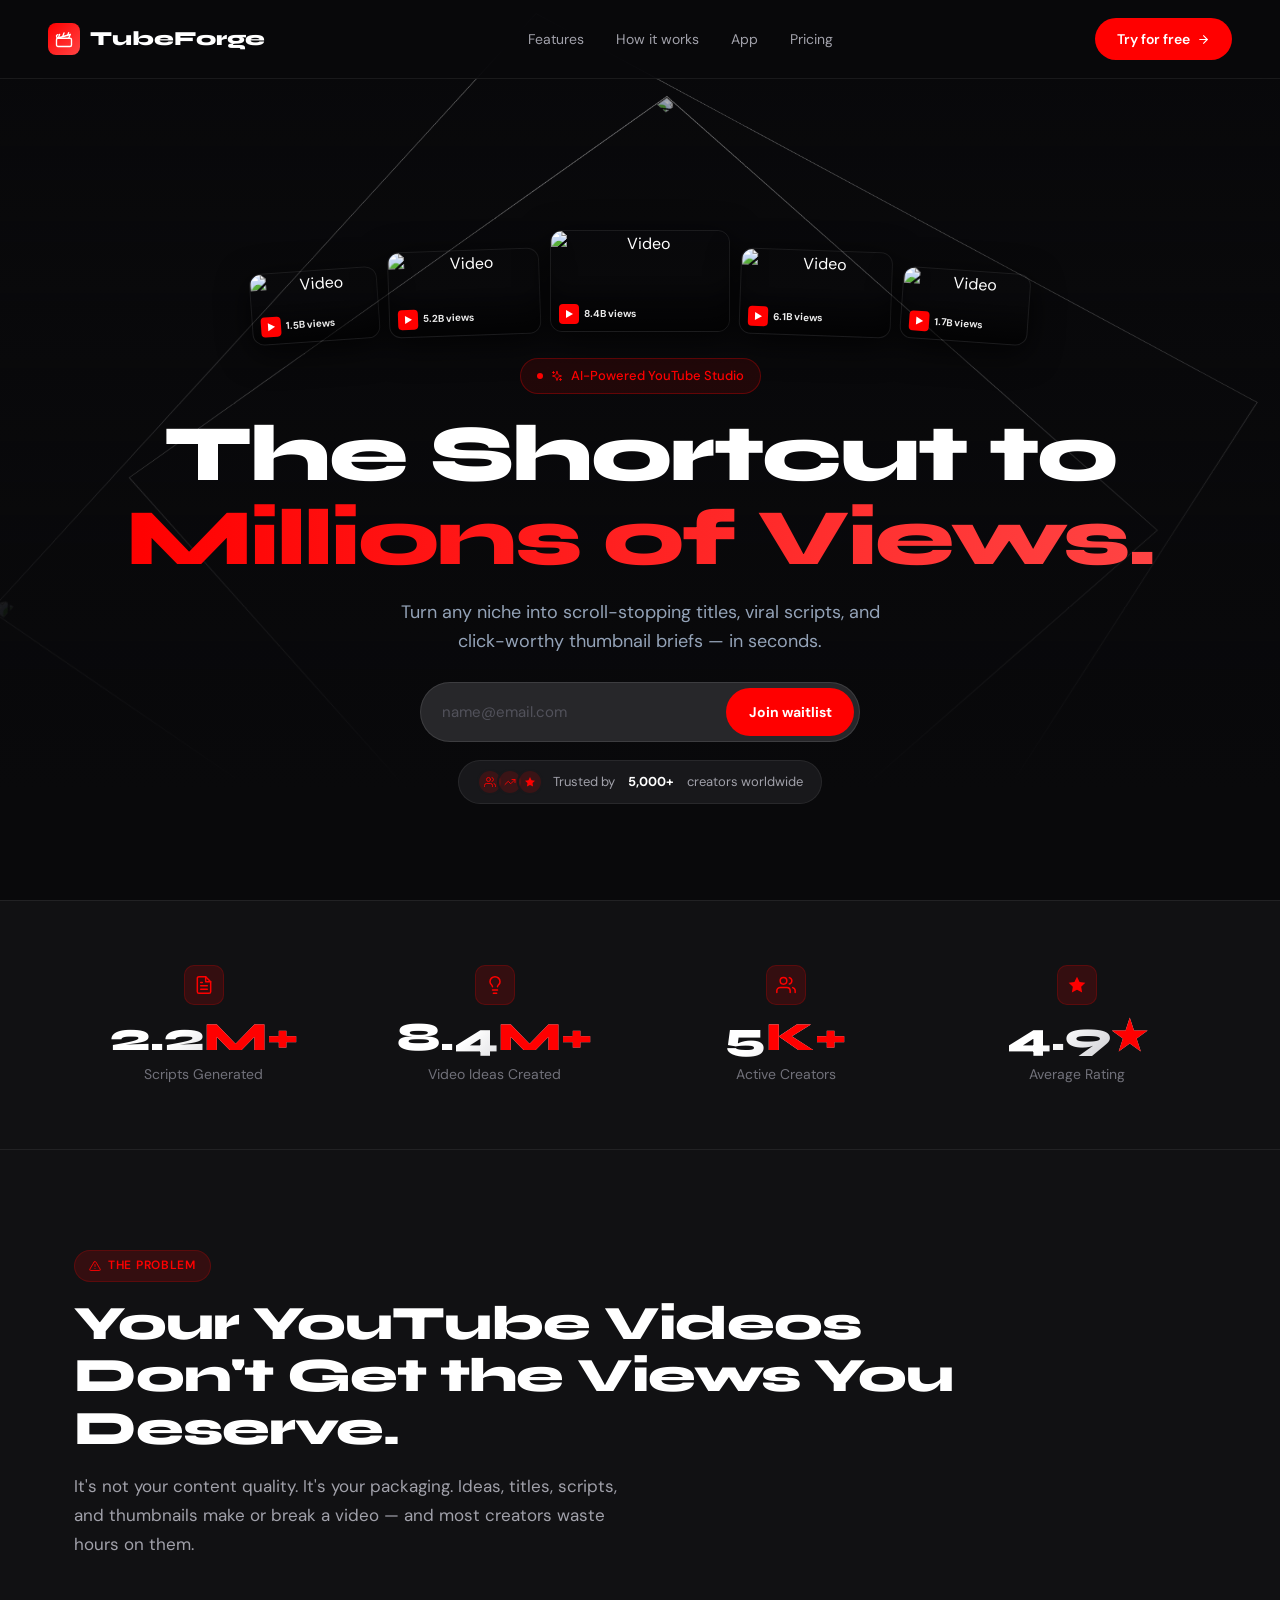
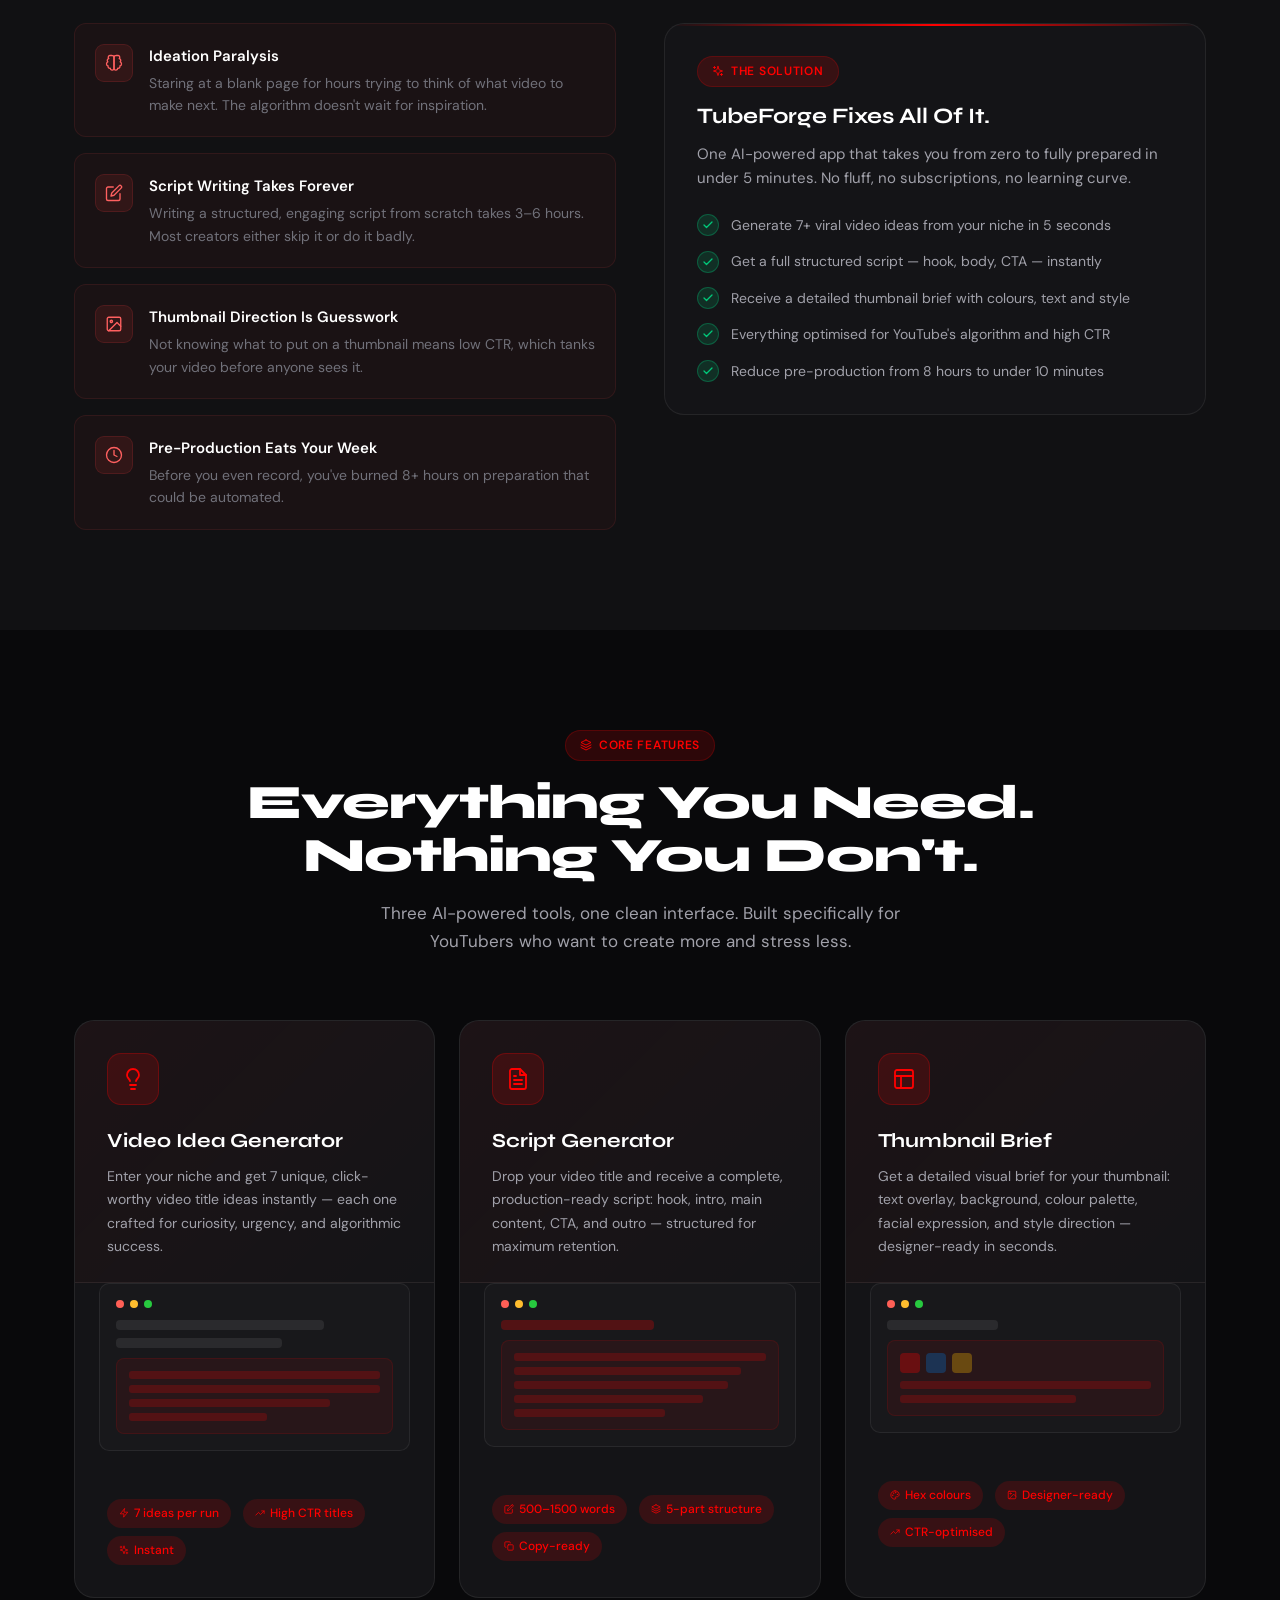
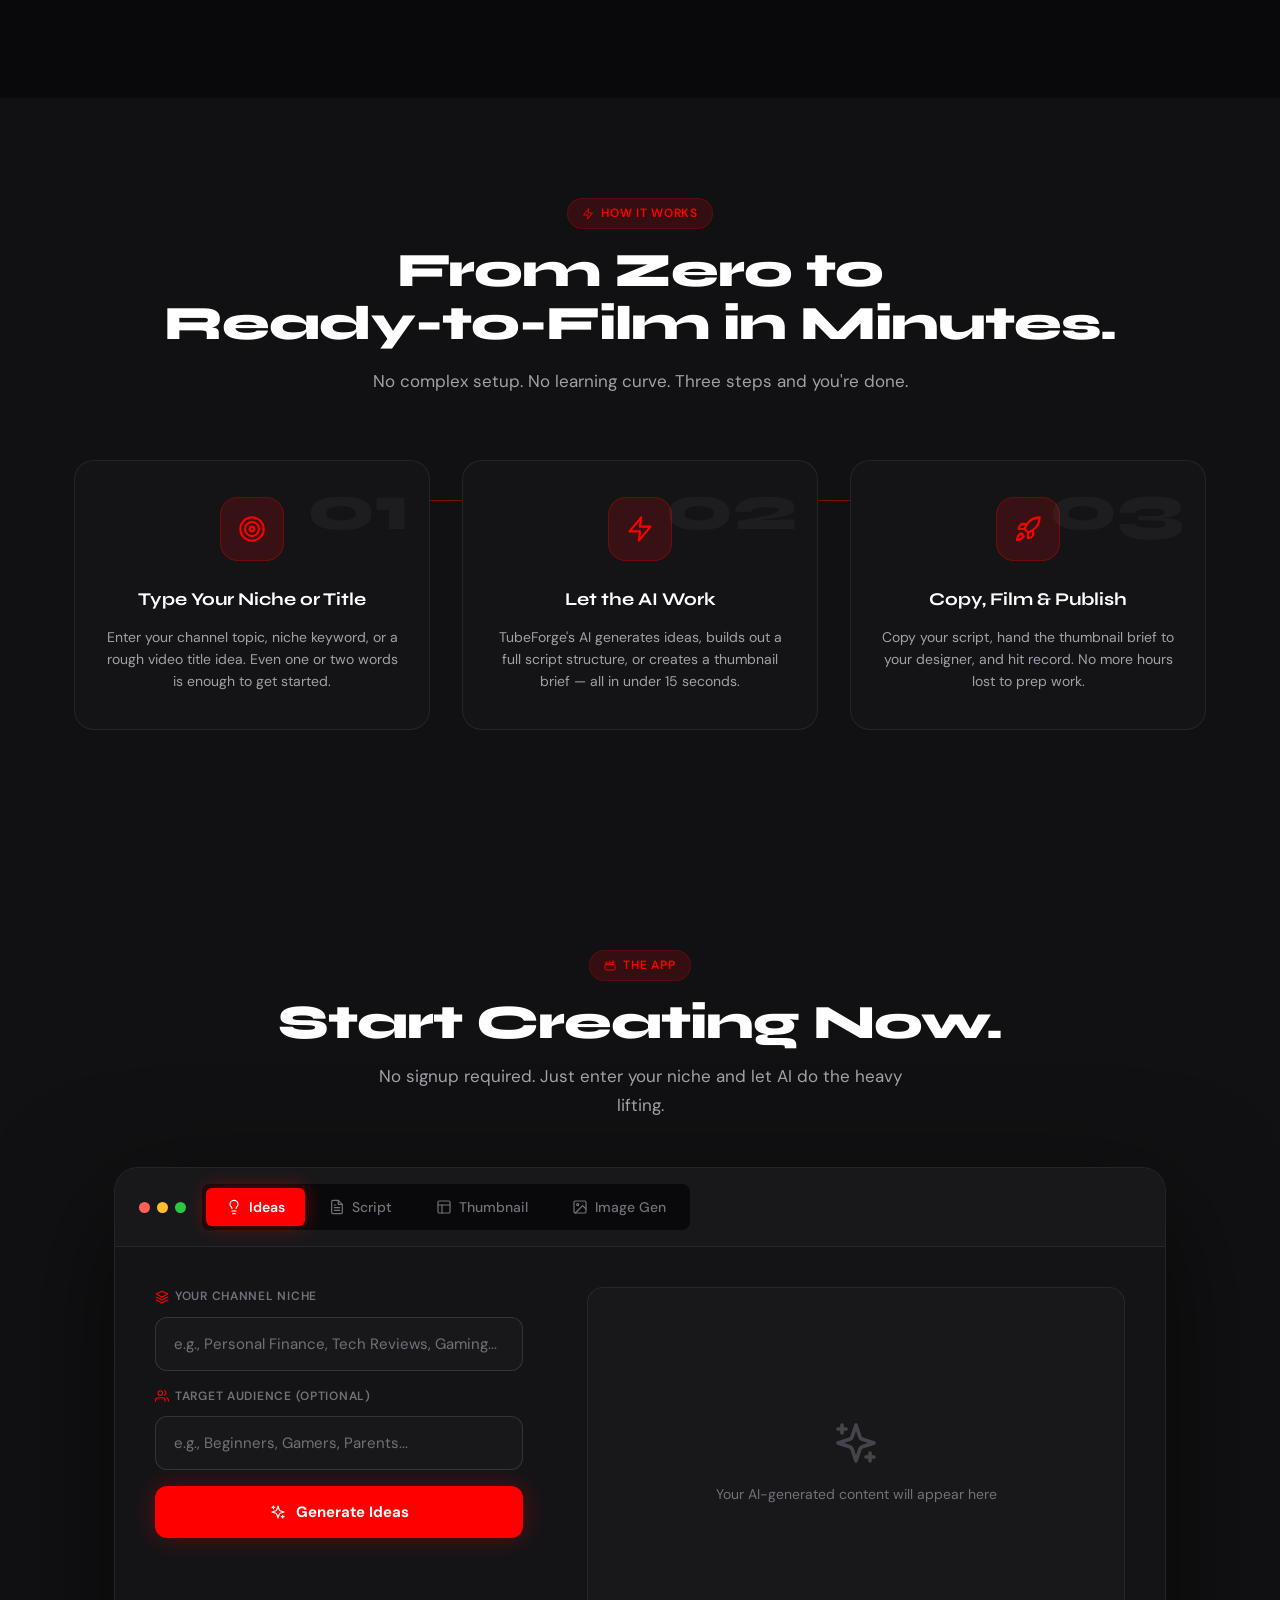
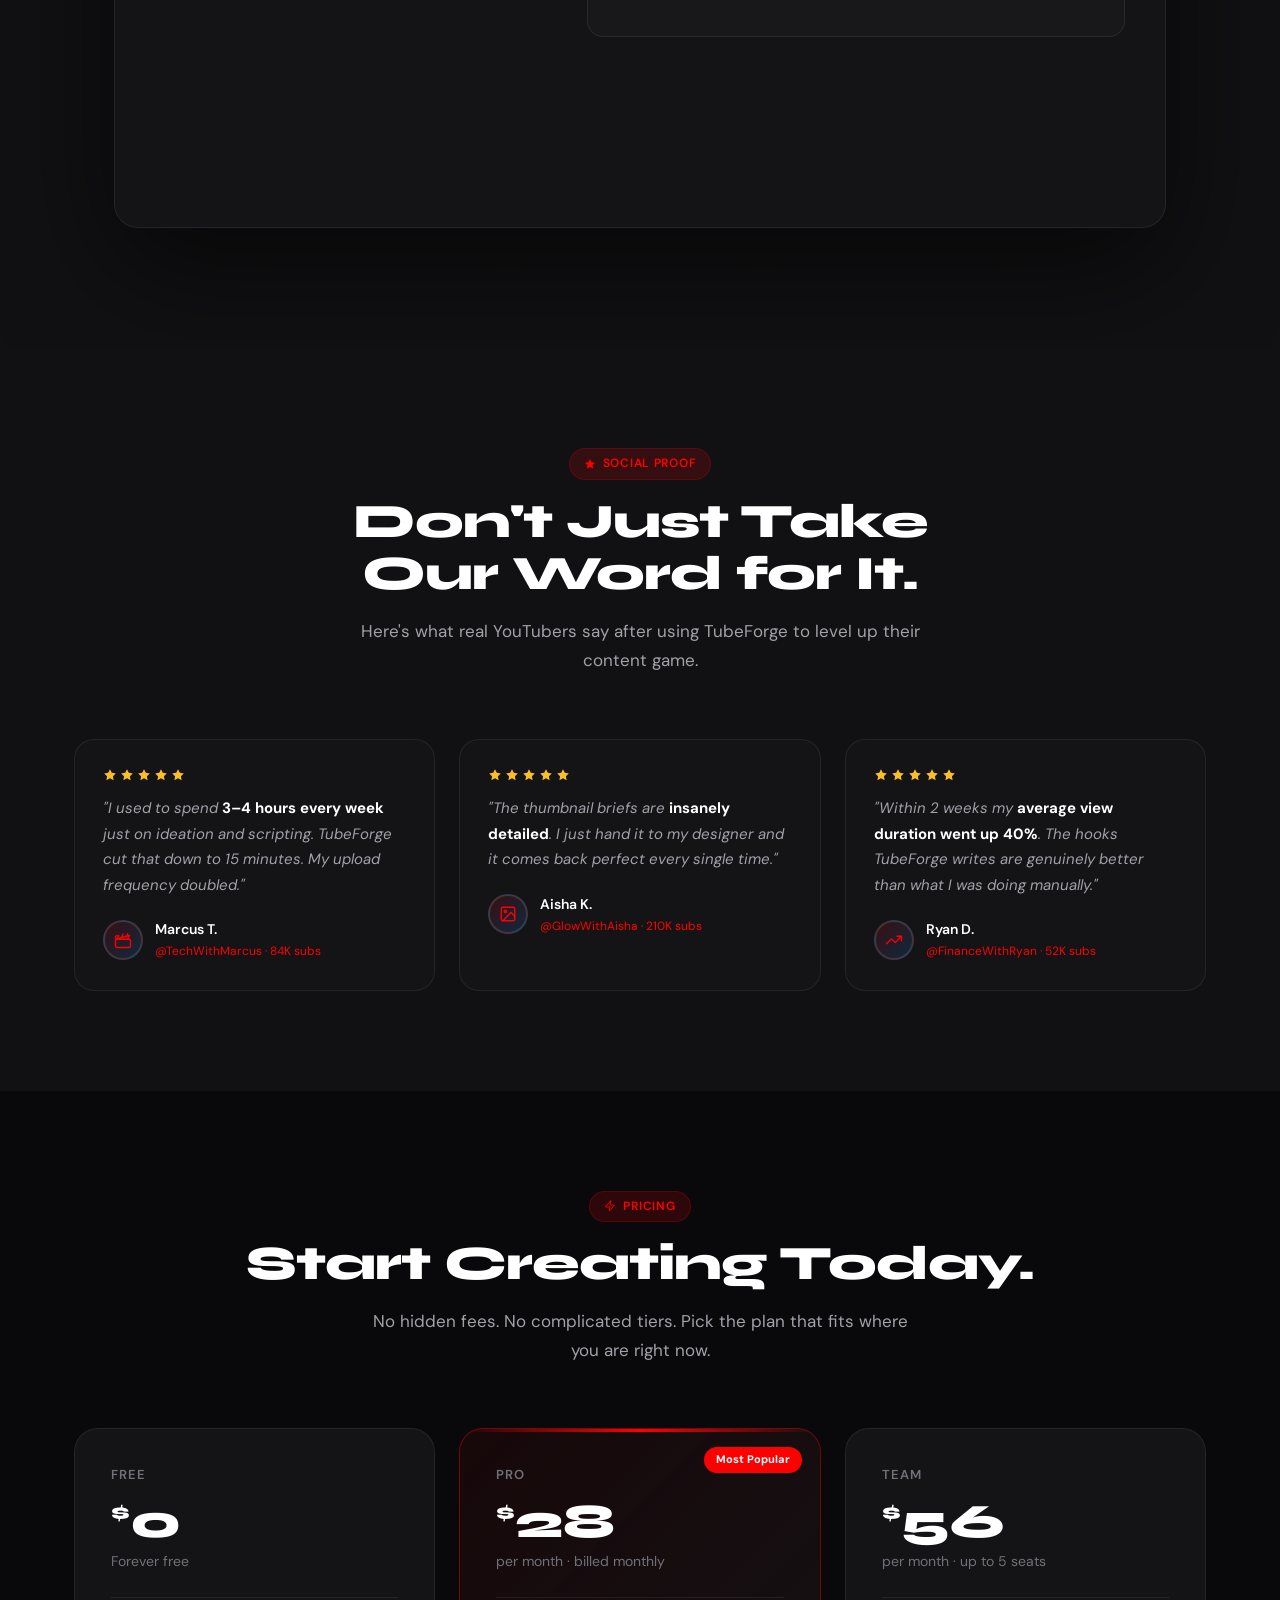
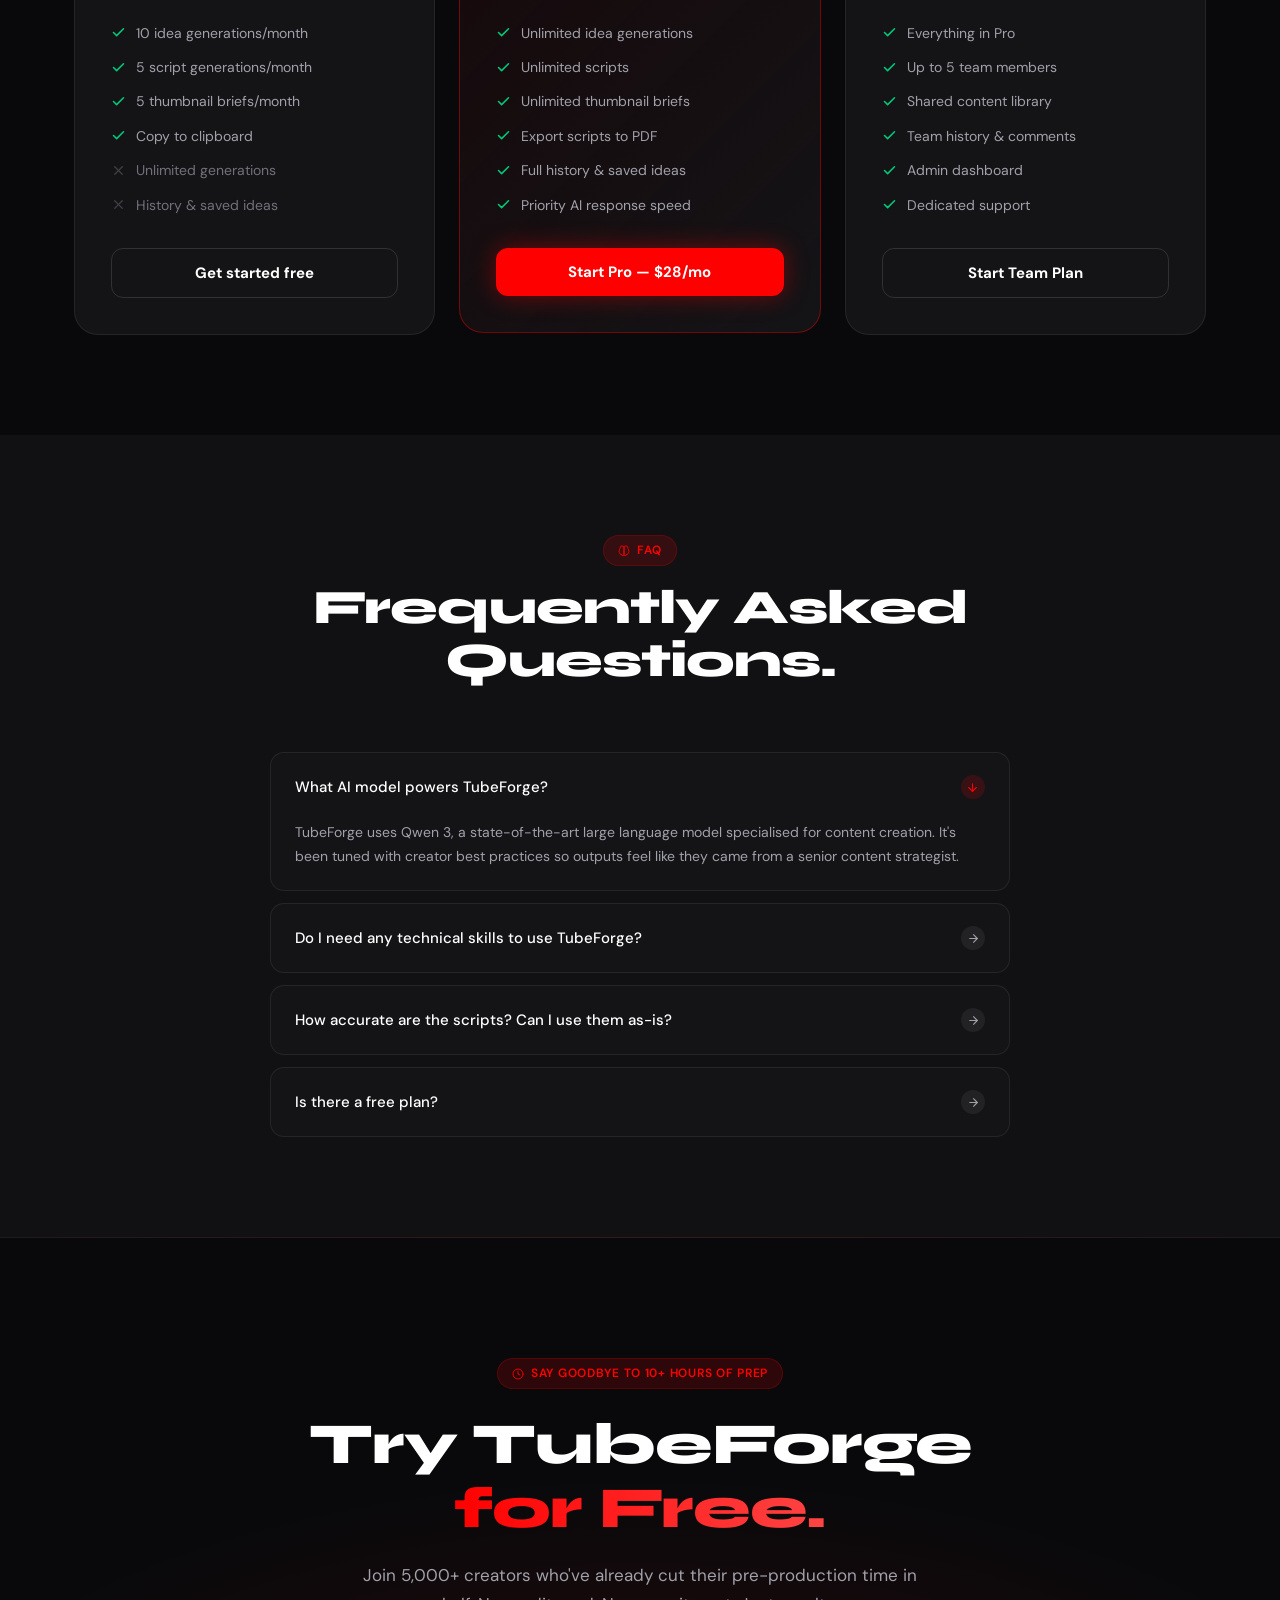
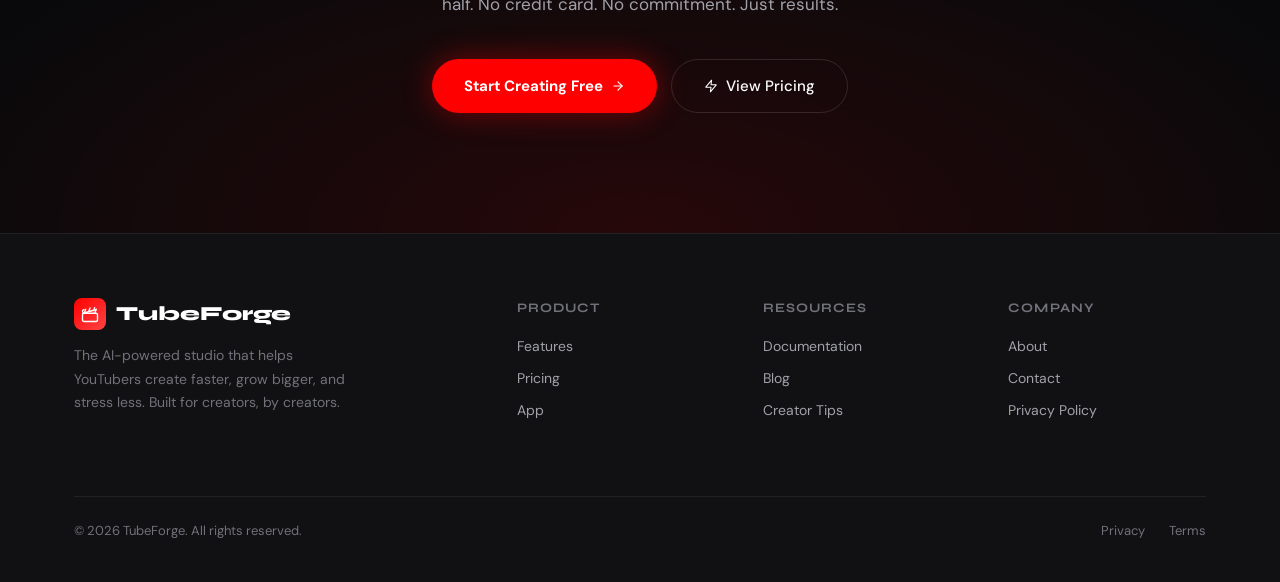
==== index.html @ 84f844b1 "Initial commit - TubeForge 1.0" ====
<!DOCTYPE html>
<html lang="en">
<head>
  <meta charset="UTF-8" />
  <meta name="viewport" content="width=device-width, initial-scale=1.0" />
  <title>TubeForge — AI Studio for YouTubers</title>
  <link rel="preconnect" href="https://fonts.googleapis.com" />
  <link href="https://fonts.googleapis.com/css2?family=Syne:wght@400;500;600;700;800&family=DM+Sans:ital,opsz,wght@0,9..40,300;0,9..40,400;0,9..40,500;0,9..40,600;1,9..40,400&display=swap" rel="stylesheet" />
  <link rel="stylesheet" href="style.css" />

  <svg xmlns="http://www.w3.org/2000/svg" style="display:none">
    <symbol id="ic-clapper" viewBox="0 0 24 24" fill="none" stroke="currentColor" stroke-width="1.8" stroke-linecap="round" stroke-linejoin="round">
      <path d="M20.2 6 3 11l-.9-2.4c-.3-.8.1-1.7.9-2l1-.3"/><path d="m20.2 6-1.7 4.3"/><path d="M6.2 5.8 5 9.1"/><path d="M12 3.9 10.5 8"/><path d="m18.2 3.5-1.5 4"/><rect x="2" y="11" width="20" height="11" rx="2"/>
    </symbol>
    <symbol id="ic-bulb" viewBox="0 0 24 24" fill="none" stroke="currentColor" stroke-width="1.8" stroke-linecap="round" stroke-linejoin="round">
      <path d="M15 14c.2-1 .7-1.7 1.5-2.5 1-.9 1.5-2.2 1.5-3.5A6 6 0 0 0 6 8c0 1 .2 2.2 1.5 3.5.7.7 1.3 1.5 1.5 2.5"/><path d="M9 18h6M10 22h4"/>
    </symbol>
    <symbol id="ic-doc" viewBox="0 0 24 24" fill="none" stroke="currentColor" stroke-width="1.8" stroke-linecap="round" stroke-linejoin="round">
      <path d="M14 2H6a2 2 0 0 0-2 2v16a2 2 0 0 0 2 2h12a2 2 0 0 0 2-2V8z"/><polyline points="14 2 14 8 20 8"/><line x1="16" y1="13" x2="8" y2="13"/><line x1="16" y1="17" x2="8" y2="17"/><line x1="10" y1="9" x2="8" y2="9"/>
    </symbol>
    <symbol id="ic-image" viewBox="0 0 24 24" fill="none" stroke="currentColor" stroke-width="1.8" stroke-linecap="round" stroke-linejoin="round">
      <rect x="3" y="3" width="18" height="18" rx="2"/><circle cx="8.5" cy="8.5" r="1.5"/><polyline points="21 15 16 10 5 21"/>
    </symbol>
    <symbol id="ic-target" viewBox="0 0 24 24" fill="none" stroke="currentColor" stroke-width="1.8" stroke-linecap="round" stroke-linejoin="round">
      <circle cx="12" cy="12" r="10"/><circle cx="12" cy="12" r="6"/><circle cx="12" cy="12" r="2"/>
    </symbol>
    <symbol id="ic-zap" viewBox="0 0 24 24" fill="none" stroke="currentColor" stroke-width="1.8" stroke-linecap="round" stroke-linejoin="round">
      <polygon points="13 2 3 14 12 14 11 22 21 10 12 10 13 2"/>
    </symbol>
    <symbol id="ic-rocket" viewBox="0 0 24 24" fill="none" stroke="currentColor" stroke-width="1.8" stroke-linecap="round" stroke-linejoin="round">
      <path d="M4.5 16.5c-1.5 1.26-2 5-2 5s3.74-.5 5-2c.71-.84.7-2.13-.09-2.91a2.18 2.18 0 0 0-2.91-.09z"/><path d="m12 15-3-3a22 22 0 0 1 2-3.95A12.88 12.88 0 0 1 22 2c0 2.72-.78 7.5-6 11a22.35 22.35 0 0 1-4 2z"/><path d="M9 12H4s.55-3.03 2-4c1.62-1.08 5 0 5 0"/><path d="M12 15v5s3.03-.55 4-2c1.08-1.62 0-5 0-5"/>
    </symbol>
    <symbol id="ic-brain" viewBox="0 0 24 24" fill="none" stroke="currentColor" stroke-width="1.8" stroke-linecap="round" stroke-linejoin="round">
      <path d="M9.5 2A2.5 2.5 0 0 1 12 4.5v15a2.5 2.5 0 0 1-4.96-.44 2.5 2.5 0 0 1-2.96-3.08 3 3 0 0 1-.34-5.58 2.5 2.5 0 0 1 1.32-4.24 2.5 2.5 0 0 1 1.44-4.24Z"/><path d="M14.5 2A2.5 2.5 0 0 0 12 4.5v15a2.5 2.5 0 0 0 4.96-.44 2.5 2.5 0 0 0 2.96-3.08 3 3 0 0 0 .34-5.58 2.5 2.5 0 0 0-1.32-4.24 2.5 2.5 0 0 0-1.44-4.24Z"/>
    </symbol>
    <symbol id="ic-clock" viewBox="0 0 24 24" fill="none" stroke="currentColor" stroke-width="1.8" stroke-linecap="round" stroke-linejoin="round">
      <circle cx="12" cy="12" r="10"/><polyline points="12 6 12 12 16 14"/>
    </symbol>
    <symbol id="ic-chart" viewBox="0 0 24 24" fill="none" stroke="currentColor" stroke-width="1.8" stroke-linecap="round" stroke-linejoin="round">
      <polyline points="22 7 13.5 15.5 8.5 10.5 2 17"/><polyline points="16 7 22 7 22 13"/>
    </symbol>
    <symbol id="ic-users" viewBox="0 0 24 24" fill="none" stroke="currentColor" stroke-width="1.8" stroke-linecap="round" stroke-linejoin="round">
      <path d="M17 21v-2a4 4 0 0 0-4-4H5a4 4 0 0 0-4 4v2"/><circle cx="9" cy="7" r="4"/><path d="M23 21v-2a4 4 0 0 0-3-3.87"/><path d="M16 3.13a4 4 0 0 1 0 7.75"/>
    </symbol>
    <symbol id="ic-star" viewBox="0 0 24 24" fill="currentColor" stroke="none">
      <polygon points="12 2 15.09 8.26 22 9.27 17 14.14 18.18 21.02 12 17.77 5.82 21.02 7 14.14 2 9.27 8.91 8.26 12 2"/>
    </symbol>
    <symbol id="ic-check" viewBox="0 0 24 24" fill="none" stroke="currentColor" stroke-width="2.5" stroke-linecap="round" stroke-linejoin="round">
      <polyline points="20 6 9 17 4 12"/>
    </symbol>
    <symbol id="ic-x" viewBox="0 0 24 24" fill="none" stroke="currentColor" stroke-width="2" stroke-linecap="round">
      <line x1="18" y1="6" x2="6" y2="18"/><line x1="6" y1="6" x2="18" y2="18"/>
    </symbol>
    <symbol id="ic-arrow" viewBox="0 0 24 24" fill="none" stroke="currentColor" stroke-width="2" stroke-linecap="round" stroke-linejoin="round">
      <line x1="5" y1="12" x2="19" y2="12"/><polyline points="12 5 19 12 12 19"/>
    </symbol>
    <symbol id="ic-copy" viewBox="0 0 24 24" fill="none" stroke="currentColor" stroke-width="1.8" stroke-linecap="round" stroke-linejoin="round">
      <rect x="9" y="9" width="13" height="13" rx="2"/><path d="M5 15H4a2 2 0 0 1-2-2V4a2 2 0 0 1 2-2h9a2 2 0 0 1 2 2v1"/>
    </symbol>
    <symbol id="ic-sparkles" viewBox="0 0 24 24" fill="none" stroke="currentColor" stroke-width="1.8" stroke-linecap="round" stroke-linejoin="round">
      <path d="m12 3-1.912 5.813a2 2 0 0 1-1.275 1.275L3 12l5.813 1.912a2 2 0 0 1 1.275 1.275L12 21l1.912-5.813a2 2 0 0 1 1.275-1.275L21 12l-5.813-1.912a2 2 0 0 1-1.275-1.275L12 3Z"/><path d="M5 3v4M19 17v4M3 5h4M17 19h4"/>
    </symbol>
    <symbol id="ic-layers" viewBox="0 0 24 24" fill="none" stroke="currentColor" stroke-width="1.8" stroke-linecap="round" stroke-linejoin="round">
      <polygon points="12 2 2 7 12 12 22 7 12 2"/><polyline points="2 17 12 22 22 17"/><polyline points="2 12 12 17 22 12"/>
    </symbol>
    <symbol id="ic-palette" viewBox="0 0 24 24" fill="none" stroke="currentColor" stroke-width="1.8" stroke-linecap="round" stroke-linejoin="round">
      <circle cx="13.5" cy="6.5" r=".5" fill="currentColor"/><circle cx="17.5" cy="10.5" r=".5" fill="currentColor"/><circle cx="8.5" cy="7.5" r=".5" fill="currentColor"/><circle cx="6.5" cy="12.5" r=".5" fill="currentColor"/><path d="M12 2C6.5 2 2 6.5 2 12s4.5 10 10 10c.926 0 1.648-.746 1.648-1.688 0-.437-.18-.835-.437-1.125-.29-.289-.438-.652-.438-1.125a1.64 1.64 0 0 1 1.668-1.668h1.996c3.051 0 5.555-2.503 5.555-5.554C21.965 6.012 17.461 2 12 2z"/>
    </symbol>
    <symbol id="ic-alert" viewBox="0 0 24 24" fill="none" stroke="currentColor" stroke-width="1.8" stroke-linecap="round" stroke-linejoin="round">
      <path d="M10.29 3.86L1.82 18a2 2 0 0 0 1.71 3h16.94a2 2 0 0 0 1.71-3L13.71 3.86a2 2 0 0 0-3.42 0z"/><line x1="12" y1="9" x2="12" y2="13"/><line x1="12" y1="17" x2="12.01" y2="17"/>
    </symbol>
    <symbol id="ic-pen" viewBox="0 0 24 24" fill="none" stroke="currentColor" stroke-width="1.8" stroke-linecap="round" stroke-linejoin="round">
      <path d="M11 4H4a2 2 0 0 0-2 2v14a2 2 0 0 0 2 2h14a2 2 0 0 0 2-2v-7"/><path d="M18.5 2.5a2.121 2.121 0 0 1 3 3L12 15l-4 1 1-4 9.5-9.5z"/>
    </symbol>
    <symbol id="ic-layout" viewBox="0 0 24 24" fill="none" stroke="currentColor" stroke-width="1.8" stroke-linecap="round" stroke-linejoin="round">
      <rect x="3" y="3" width="18" height="18" rx="2"/><line x1="3" y1="9" x2="21" y2="9"/><line x1="9" y1="21" x2="9" y2="9"/>
    </symbol>
  </svg>
</head>
<body>

<nav>
  <div class="logo">
    <div class="logo-icon"><svg class="i" width="18" height="18"><use href="#ic-clapper"/></svg></div>
    TubeForge
  </div>
  <div class="nav-links">
    <a href="#features">Features</a>
    <a href="#how">How it works</a>
    <a href="#app">App</a>
    <a href="#pricing">Pricing</a>
  </div>
  <a href="#app" class="nav-cta">
    Try for free
    <svg class="i" width="13" height="13"><use href="#ic-arrow"/></svg>
  </a>
</nav>


<section class="hero">
  <div class="hero-deco">
    <div class="spin-cw">
      <img class="deco-img deco-back" src="https://framerusercontent.com/images/oqZEqzDEgSLygmUDuZAYNh2XQ9U.png?scale-down-to=2048" alt="" />
    </div>
    <div class="spin-ccw">
      <img class="deco-img deco-mid" src="https://framerusercontent.com/images/UbucGYsHDAUHfaGZNjwyCzViw8.png?scale-down-to=1024" alt="" />
    </div>
    <div class="spin-cw">
      <img class="deco-img deco-front" src="https://framerusercontent.com/images/Ans5PAxtJfg3CwxlrPMSshx2Pqc.png" alt="" />
    </div>
  </div>
  <div class="hero-fade"></div>

  <div class="hero-content fade-up">
    <div class="yt-thumbs">
      <div class="yt-thumb sm">
        <img src="https://img.youtube.com/vi/dQw4w9WgXcQ/mqdefault.jpg" alt="Video" loading="lazy" />
        <div class="yt-meta">
          <div class="yt-play-icon"><svg width="10" height="10" viewBox="0 0 10 10" fill="white"><polygon points="2,1 9,5 2,9"/></svg></div>
          <span class="yt-views">1.5B views</span>
        </div>
      </div>
      <div class="yt-thumb md">
        <img src="https://img.youtube.com/vi/9bZkp7q19f0/mqdefault.jpg" alt="Video" loading="lazy" />
        <div class="yt-meta">
          <div class="yt-play-icon"><svg width="10" height="10" viewBox="0 0 10 10" fill="white"><polygon points="2,1 9,5 2,9"/></svg></div>
          <span class="yt-views">5.2B views</span>
        </div>
      </div>
      <div class="yt-thumb lg">
        <img src="https://img.youtube.com/vi/kJQP7kiw5Fk/mqdefault.jpg" alt="Video" loading="lazy" />
        <div class="yt-meta">
          <div class="yt-play-icon"><svg width="10" height="10" viewBox="0 0 10 10" fill="white"><polygon points="2,1 9,5 2,9"/></svg></div>
          <span class="yt-views">8.4B views</span>
        </div>
      </div>
      <div class="yt-thumb md">
        <img src="https://img.youtube.com/vi/JGwWNGJdvx8/mqdefault.jpg" alt="Video" loading="lazy" />
        <div class="yt-meta">
          <div class="yt-play-icon"><svg width="10" height="10" viewBox="0 0 10 10" fill="white"><polygon points="2,1 9,5 2,9"/></svg></div>
          <span class="yt-views">6.1B views</span>
        </div>
      </div>
      <div class="yt-thumb sm">
        <img src="https://img.youtube.com/vi/fJ9rUzIMcZQ/mqdefault.jpg" alt="Video" loading="lazy" />
        <div class="yt-meta">
          <div class="yt-play-icon"><svg width="10" height="10" viewBox="0 0 10 10" fill="white"><polygon points="2,1 9,5 2,9"/></svg></div>
          <span class="yt-views">1.7B views</span>
        </div>
      </div>
    </div>

    <div class="badge">
      <span class="badge-dot"></span>
      <svg class="i" width="12" height="12"><use href="#ic-sparkles"/></svg>
      AI-Powered YouTube Studio
    </div>

    <h1 class="hero-title">The Shortcut to<br><span class="accent">Millions of Views.</span></h1>

    <p class="hero-sub">Turn any niche into scroll-stopping titles, viral scripts, and click-worthy thumbnail briefs — in seconds.</p>

    <div class="waitlist-wrap" id="wl-wrap">
      <canvas class="confetti-canvas" id="wl-canvas"></canvas>
      <div class="wl-success" id="wl-success">
        <div class="cel-ring" style="animation-delay:0s"></div>
        <div class="cel-ring" style="animation-delay:.15s"></div>
        <div class="cel-ring" style="animation-delay:.3s"></div>
        <div class="wl-success-inner">
          <div class="wl-check-bg">
            <svg width="20" height="20" fill="none" stroke="#000" stroke-width="3" stroke-linecap="round" stroke-linejoin="round" viewBox="0 0 24 24">
              <path class="wl-checkpath" d="M5 13l4 4L19 7"/>
            </svg>
          </div>
          <span>You're on the list!</span>
        </div>
      </div>
      <div class="wl-form" id="wl-form">
        <input class="wl-input" id="wl-input" type="email" placeholder="name@email.com" autocomplete="email" />
        <div class="wl-btn-wrap">
          <button class="wl-btn" id="wl-btn" onclick="wlSubmit()">
            <span id="wl-btn-label">Join waitlist</span>
            <svg id="wl-spinner" class="wl-spinner" style="display:none" fill="none" viewBox="0 0 24 24">
              <circle cx="12" cy="12" r="10" stroke="rgba(255,255,255,.3)" stroke-width="4"/>
              <path fill="#fff" d="M4 12a8 8 0 018-8V0C5.373 0 0 5.373 0 12h4zm2 5.291A7.962 7.962 0 014 12H0c0 3.042 1.135 5.824 3 7.938l3-2.647z"/>
            </svg>
          </button>
        </div>
      </div>
    </div>

    <div class="proof fade-up d4">
      <div class="proof-icons">
        <div class="proof-icon"><svg class="i" width="12" height="12"><use href="#ic-users"/></svg></div>
        <div class="proof-icon"><svg class="i" width="12" height="12"><use href="#ic-chart"/></svg></div>
        <div class="proof-icon"><svg class="i" width="12" height="12"><use href="#ic-star"/></svg></div>
      </div>
      Trusted by <strong>&nbsp;5,000+&nbsp;</strong> creators worldwide
    </div>
  </div>
</section>


<div class="stats-bar">
  <div class="container">
    <div class="stats-grid">
      <div class="stat-item">
        <div class="stat-icon"><svg class="i" width="20" height="20"><use href="#ic-doc"/></svg></div>
        <div class="stat-num">2.2<em>M+</em></div>
        <div class="stat-lbl">Scripts Generated</div>
      </div>
      <div class="stat-item">
        <div class="stat-icon"><svg class="i" width="20" height="20"><use href="#ic-bulb"/></svg></div>
        <div class="stat-num">8.4<em>M+</em></div>
        <div class="stat-lbl">Video Ideas Created</div>
      </div>
      <div class="stat-item">
        <div class="stat-icon"><svg class="i" width="20" height="20"><use href="#ic-users"/></svg></div>
        <div class="stat-num">5<em>K+</em></div>
        <div class="stat-lbl">Active Creators</div>
      </div>
      <div class="stat-item">
        <div class="stat-icon"><svg class="i" width="20" height="20"><use href="#ic-star"/></svg></div>
        <div class="stat-num">4.9<em>★</em></div>
        <div class="stat-lbl">Average Rating</div>
      </div>
    </div>
  </div>
</div>


<section class="prob-sec">
  <div class="container">
    <div class="sec-label"><svg class="i" width="12" height="12"><use href="#ic-alert"/></svg> The Problem</div>
    <h2 class="sec-title">Your YouTube Videos<br>Don't Get the Views You Deserve.</h2>
    <p class="sec-sub">It's not your content quality. It's your packaging. Ideas, titles, scripts, and thumbnails make or break a video — and most creators waste hours on them.</p>
    <div class="prob-grid">
      <div class="prob-list">
        <div class="prob-item">
          <div class="prob-icon"><svg class="i" width="18" height="18"><use href="#ic-brain"/></svg></div>
          <div><h4>Ideation Paralysis</h4><p>Staring at a blank page for hours trying to think of what video to make next. The algorithm doesn't wait for inspiration.</p></div>
        </div>
        <div class="prob-item">
          <div class="prob-icon"><svg class="i" width="18" height="18"><use href="#ic-pen"/></svg></div>
          <div><h4>Script Writing Takes Forever</h4><p>Writing a structured, engaging script from scratch takes 3–6 hours. Most creators either skip it or do it badly.</p></div>
        </div>
        <div class="prob-item">
          <div class="prob-icon"><svg class="i" width="18" height="18"><use href="#ic-image"/></svg></div>
          <div><h4>Thumbnail Direction Is Guesswork</h4><p>Not knowing what to put on a thumbnail means low CTR, which tanks your video before anyone sees it.</p></div>
        </div>
        <div class="prob-item">
          <div class="prob-icon"><svg class="i" width="18" height="18"><use href="#ic-clock"/></svg></div>
          <div><h4>Pre-Production Eats Your Week</h4><p>Before you even record, you've burned 8+ hours on preparation that could be automated.</p></div>
        </div>
      </div>
      <div class="sol-card">
        <div class="sec-label" style="margin-bottom:12px"><svg class="i" width="12" height="12"><use href="#ic-sparkles"/></svg> The Solution</div>
        <h3>TubeForge Fixes All Of It.</h3>
        <p>One AI-powered app that takes you from zero to fully prepared in under 5 minutes. No fluff, no subscriptions, no learning curve.</p>
        <div class="checks">
          <div class="chk"><div class="chk-icon"><svg class="i" width="12" height="12"><use href="#ic-check"/></svg></div>Generate 7+ viral video ideas from your niche in 5 seconds</div>
          <div class="chk"><div class="chk-icon"><svg class="i" width="12" height="12"><use href="#ic-check"/></svg></div>Get a full structured script — hook, body, CTA — instantly</div>
          <div class="chk"><div class="chk-icon"><svg class="i" width="12" height="12"><use href="#ic-check"/></svg></div>Receive a detailed thumbnail brief with colours, text and style</div>
          <div class="chk"><div class="chk-icon"><svg class="i" width="12" height="12"><use href="#ic-check"/></svg></div>Everything optimised for YouTube's algorithm and high CTR</div>
          <div class="chk"><div class="chk-icon"><svg class="i" width="12" height="12"><use href="#ic-check"/></svg></div>Reduce pre-production from 8 hours to under 10 minutes</div>
        </div>
      </div>
    </div>
  </div>
</section>


<section id="features">
  <div class="container">
    <div class="ct">
      <div class="sec-label"><svg class="i" width="12" height="12"><use href="#ic-layers"/></svg> Core Features</div>
      <h2 class="sec-title">Everything You Need.<br>Nothing You Don't.</h2>
      <p class="sec-sub">Three AI-powered tools, one clean interface. Built specifically for YouTubers who want to create more and stress less.</p>
    </div>
    <div class="feat-grid">
      <div class="feat-card">
        <div class="feat-top">
          <div class="feat-icon"><svg class="i" width="24" height="24"><use href="#ic-bulb"/></svg></div>
          <h3>Video Idea Generator</h3>
          <p>Enter your niche and get 7 unique, click-worthy video title ideas instantly — each one crafted for curiosity, urgency, and algorithmic success.</p>
        </div>
        <div class="mock">
          <div class="mock-bar"><div class="mock-dot" style="background:#ff5f56"></div><div class="mock-dot" style="background:#ffbd2e"></div><div class="mock-dot" style="background:#27c93f"></div></div>
          <div class="ml" style="width:75%"></div><div class="ml s"></div>
          <div class="mr" style="margin-top:10px"><div class="mrl"></div><div class="mrl"></div><div class="mrl" style="width:80%"></div><div class="mrl" style="width:55%"></div></div>
        </div>
        <div class="feat-bot">
          <span class="pill"><svg class="i" width="10" height="10"><use href="#ic-zap"/></svg>7 ideas per run</span>
          <span class="pill"><svg class="i" width="10" height="10"><use href="#ic-chart"/></svg>High CTR titles</span>
          <span class="pill"><svg class="i" width="10" height="10"><use href="#ic-sparkles"/></svg>Instant</span>
        </div>
      </div>

      <div class="feat-card">
        <div class="feat-top">
          <div class="feat-icon"><svg class="i" width="24" height="24"><use href="#ic-doc"/></svg></div>
          <h3>Script Generator</h3>
          <p>Drop your video title and receive a complete, production-ready script: hook, intro, main content, CTA, and outro — structured for maximum retention.</p>
        </div>
        <div class="mock">
          <div class="mock-bar"><div class="mock-dot" style="background:#ff5f56"></div><div class="mock-dot" style="background:#ffbd2e"></div><div class="mock-dot" style="background:#27c93f"></div></div>
          <div class="ml g" style="width:55%"></div>
          <div class="mr" style="margin-top:10px"><div class="mrl"></div><div class="mrl" style="width:90%"></div><div class="mrl" style="width:85%"></div><div class="mrl" style="width:75%"></div><div class="mrl" style="width:60%"></div></div>
        </div>
        <div class="feat-bot">
          <span class="pill"><svg class="i" width="10" height="10"><use href="#ic-pen"/></svg>500–1500 words</span>
          <span class="pill"><svg class="i" width="10" height="10"><use href="#ic-layers"/></svg>5-part structure</span>
          <span class="pill"><svg class="i" width="10" height="10"><use href="#ic-copy"/></svg>Copy-ready</span>
        </div>
      </div>

      <div class="feat-card">
        <div class="feat-top">
          <div class="feat-icon"><svg class="i" width="24" height="24"><use href="#ic-layout"/></svg></div>
          <h3>Thumbnail Brief</h3>
          <p>Get a detailed visual brief for your thumbnail: text overlay, background, colour palette, facial expression, and style direction — designer-ready in seconds.</p>
        </div>
        <div class="mock">
          <div class="mock-bar"><div class="mock-dot" style="background:#ff5f56"></div><div class="mock-dot" style="background:#ffbd2e"></div><div class="mock-dot" style="background:#27c93f"></div></div>
          <div class="ml xs"></div>
          <div class="mr" style="margin-top:10px">
            <div style="display:flex;gap:6px;margin-bottom:8px">
              <div style="width:20px;height:20px;border-radius:4px;background:rgba(255,0,0,.3)"></div>
              <div style="width:20px;height:20px;border-radius:4px;background:rgba(0,121,218,.3)"></div>
              <div style="width:20px;height:20px;border-radius:4px;background:rgba(255,191,0,.3)"></div>
            </div>
            <div class="mrl"></div><div class="mrl" style="width:70%"></div>
          </div>
        </div>
        <div class="feat-bot">
          <span class="pill"><svg class="i" width="10" height="10"><use href="#ic-palette"/></svg>Hex colours</span>
          <span class="pill"><svg class="i" width="10" height="10"><use href="#ic-image"/></svg>Designer-ready</span>
          <span class="pill"><svg class="i" width="10" height="10"><use href="#ic-chart"/></svg>CTR-optimised</span>
        </div>
      </div>
    </div>
  </div>
</section>


<section class="how-sec" id="how">
  <div class="container">
    <div class="ct">
      <div class="sec-label"><svg class="i" width="12" height="12"><use href="#ic-zap"/></svg> How It Works</div>
      <h2 class="sec-title">From Zero to<br>Ready-to-Film in Minutes.</h2>
      <p class="sec-sub">No complex setup. No learning curve. Three steps and you're done.</p>
    </div>
    <div class="steps-grid">
      <div class="step-card">
        <div class="step-num">01</div>
        <div class="step-icon"><svg class="i" width="28" height="28"><use href="#ic-target"/></svg></div>
        <h3>Type Your Niche or Title</h3>
        <p>Enter your channel topic, niche keyword, or a rough video title idea. Even one or two words is enough to get started.</p>
      </div>
      <div class="step-card">
        <div class="step-num">02</div>
        <div class="step-icon"><svg class="i" width="28" height="28"><use href="#ic-zap"/></svg></div>
        <h3>Let the AI Work</h3>
        <p>TubeForge's AI generates ideas, builds out a full script structure, or creates a thumbnail brief — all in under 15 seconds.</p>
      </div>
      <div class="step-card">
        <div class="step-num">03</div>
        <div class="step-icon"><svg class="i" width="28" height="28"><use href="#ic-rocket"/></svg></div>
        <h3>Copy, Film &amp; Publish</h3>
        <p>Copy your script, hand the thumbnail brief to your designer, and hit record. No more hours lost to prep work.</p>
      </div>
    </div>
  </div>
</section>


<section class="app-sec" id="app">
  <div class="app-wrap">
    <div class="app-header">
      <div class="sec-label"><svg class="i" width="12" height="12"><use href="#ic-clapper"/></svg> The App</div>
      <h2 class="sec-title">Start Creating Now.</h2>
      <p class="sec-sub">No signup required. Just enter your niche and let AI do the heavy lifting.</p>
    </div>

    <div class="app-container">
      <div class="app-bar">
        <div class="app-dots">
          <div class="app-d" style="background:#ff5f56"></div>
          <div class="app-d" style="background:#ffbd2e"></div>
          <div class="app-d" style="background:#27c93f"></div>
        </div>
        <div class="app-tabs">
          <button class="atab on" data-tab="ideas">
            <svg class="i" width="16" height="16"><use href="#ic-bulb"/></svg> Ideas
          </button>
          <button class="atab" data-tab="script">
            <svg class="i" width="16" height="16"><use href="#ic-doc"/></svg> Script
          </button>
          <button class="atab" data-tab="thumbnail">
            <svg class="i" width="16" height="16"><use href="#ic-layout"/></svg> Thumbnail
          </button>
          <button class="atab" data-tab="image">
            <svg class="i" width="16" height="16"><use href="#ic-image"/></svg> Image Gen
          </button>
        </div>
      </div>

      <div class="app-body">
        <!-- INPUT SIDE -->
        <div class="app-input">
          <!-- Ideas Tab Inputs -->
          <div class="tab-content" id="tab-ideas">
            <div class="app-label"><svg class="i" width="14" height="14"><use href="#ic-layers"/></svg> Your Channel Niche</div>
            <input type="text" class="app-input-field" id="ideas-niche" placeholder="e.g., Personal Finance, Tech Reviews, Gaming..." />
            
            <div class="app-label"><svg class="i" width="14" height="14"><use href="#ic-users"/></svg> Target Audience (optional)</div>
            <input type="text" class="app-input-field" id="ideas-audience" placeholder="e.g., Beginners, Gamers, Parents..." />
            
            <button class="app-genbtn" onclick="generateIdeas()">
              <svg class="i" width="16" height="16"><use href="#ic-sparkles"/></svg>
              <span>Generate Ideas</span>
            </button>
          </div>

          <!-- Script Tab Inputs -->
          <div class="tab-content" id="tab-script" style="display:none">
            <div class="app-label"><svg class="i" width="14" height="14"><use href="#ic-doc"/></svg> Video Title</div>
            <input type="text" class="app-input-field" id="script-title" placeholder="e.g., Stop Saving Money. Do This Instead." />
            
            <div class="app-label"><svg class="i" width="14" height="14"><use href="#ic-users"/></svg> Audience (optional)</div>
            <input type="text" class="app-input-field" id="script-audience" placeholder="e.g., Beginners, 25-35 year olds..." />
            
            <button class="app-genbtn" onclick="generateScript()">
              <svg class="i" width="16" height="16"><use href="#ic-sparkles"/></svg>
              <span>Generate Script</span>
            </button>
          </div>

          <!-- Thumbnail Tab Inputs -->
          <div class="tab-content" id="tab-thumbnail" style="display:none">
            <div class="app-label"><svg class="i" width="14" height="14"><use href="#ic-layout"/></svg> Video Title</div>
            <input type="text" class="app-input-field" id="thumb-title" placeholder="e.g., Stop Saving Money. Do This Instead." />
            
            <button class="app-genbtn" onclick="generateThumbnail()">
              <svg class="i" width="16" height="16"><use href="#ic-sparkles"/></svg>
              <span>Generate Thumbnail Brief</span>
            </button>
          </div>

          <!-- Image Generator Tab Inputs -->
          <div class="tab-content" id="tab-image" style="display:none">
            <div class="app-label"><svg class="i" width="14" height="14"><use href="#ic-image"/></svg> Prompt</div>
            <textarea class="app-input-field app-textarea" id="image-prompt" placeholder="Describe the image you want to generate..."></textarea>
            
            <div class="app-label"><svg class="i" width="14" height="14"><use href="#ic-layers"/></svg> Model</div>
            <select class="app-input-field app-select" id="image-model">
              <option value="urn:air:sdxl:model:fluxai:flux_kontext_max@1">Flux Kontext Max (Best quality)</option>
              <option value="urn:air:sdxl:model:common:sdxl_lightning@3">SDXL Lightning (Fast)</option>
              <option value="urn:air:sdxl:model:common:turbo@3">SDXL Turbo (Quick)</option>
              <option value="urn:air:sdxl:model:common:realism@2">SDXL Realism (Photo)</option>
              <option value="urn:air:sdxl:model:common:anime@2">SDXL Anime</option>
              <option value="urn:air:sdxl:model:common:illustrate@2">SDXL Illustrate</option>
            </select>
            
            <div class="app-label"><svg class="i" width="14" height="14"><use href="#ic-layout"/></svg> Aspect Ratio</div>
            <select class="app-input-field app-select" id="image-aspect">
              <option value="16:9" data-width="1024" data-height="576">YouTube Thumbnail (16:9)</option>
              <option value="9:16" data-width="720" data-height="1280">YouTube Short / Reels (9:16)</option>
              <option value="1:1" data-width="1024" data-height="1024">Instagram Post (1:1)</option>
              <option value="4:5" data-width="960" data-height="1200">Instagram Portrait (4:5)</option>
              <option value="4:3" data-width="1024" data-height="768">Classic (4:3)</option>
              <option value="2:3" data-width="720" data-height="1080">Pinterest (2:3)</option>
            </select>
            
            <button class="app-genbtn app-genbtn-top" id="gen-image-btn" onclick="generateImage()">
              <svg class="i" width="16" height="16"><use href="#ic-sparkles"/></svg>
              <span>Generate Image</span>
            </button>
          </div>
        </div>

        <!-- OUTPUT SIDE -->
        <div class="app-output">
          <div class="app-result" id="result-container">
            <div class="output-empty" id="output-empty">
              <svg class="i" width="48" height="48"><use href="#ic-sparkles"/></svg>
              <p>Your AI-generated content will appear here</p>
            </div>
            <div id="output-content" style="display:none"></div>
          </div>
        </div>
      </div>
    </div>
  </div>
</section>


<section class="testi-sec">
  <div class="container">
    <div class="ct">
      <div class="sec-label"><svg class="i" width="12" height="12"><use href="#ic-star"/></svg> Social Proof</div>
      <h2 class="sec-title">Don't Just Take<br>Our Word for It.</h2>
      <p class="sec-sub">Here's what real YouTubers say after using TubeForge to level up their content game.</p>
    </div>
    <div class="testi-grid">
      <div class="tcard">
        <div class="tstars"><svg class="i" width="14" height="14"><use href="#ic-star"/></svg><svg class="i" width="14" height="14"><use href="#ic-star"/></svg><svg class="i" width="14" height="14"><use href="#ic-star"/></svg><svg class="i" width="14" height="14"><use href="#ic-star"/></svg><svg class="i" width="14" height="14"><use href="#ic-star"/></svg></div>
        <p class="ttext">"I used to spend <strong>3–4 hours every week</strong> just on ideation and scripting. TubeForge cut that down to 15 minutes. My upload frequency doubled."</p>
        <div class="tauthor">
          <div class="tavatar"><svg class="i" width="18" height="18"><use href="#ic-clapper"/></svg></div>
          <div><div class="tname">Marcus T.</div><div class="tchan">@TechWithMarcus · 84K subs</div></div>
        </div>
      </div>

      <div class="tcard">
        <div class="tstars"><svg class="i" width="14" height="14"><use href="#ic-star"/></svg><svg class="i" width="14" height="14"><use href="#ic-star"/></svg><svg class="i" width="14" height="14"><use href="#ic-star"/></svg><svg class="i" width="14" height="14"><use href="#ic-star"/></svg><svg class="i" width="14" height="14"><use href="#ic-star"/></svg></div>
        <p class="ttext">"The thumbnail briefs are <strong>insanely detailed</strong>. I just hand it to my designer and it comes back perfect every single time."</p>
        <div class="tauthor">
          <div class="tavatar"><svg class="i" width="18" height="18"><use href="#ic-image"/></svg></div>
          <div><div class="tname">Aisha K.</div><div class="tchan">@GlowWithAisha · 210K subs</div></div>
        </div>
      </div>

      <div class="tcard">
        <div class="tstars"><svg class="i" width="14" height="14"><use href="#ic-star"/></svg><svg class="i" width="14" height="14"><use href="#ic-star"/></svg><svg class="i" width="14" height="14"><use href="#ic-star"/></svg><svg class="i" width="14" height="14"><use href="#ic-star"/></svg><svg class="i" width="14" height="14"><use href="#ic-star"/></svg></div>
        <p class="ttext">"Within 2 weeks my <strong>average view duration went up 40%</strong>. The hooks TubeForge writes are genuinely better than what I was doing manually."</p>
        <div class="tauthor">
          <div class="tavatar"><svg class="i" width="18" height="18"><use href="#ic-chart"/></svg></div>
          <div><div class="tname">Ryan D.</div><div class="tchan">@FinanceWithRyan · 52K subs</div></div>
        </div>
      </div>
    </div>
  </div>
</section>


<section id="pricing">
  <div class="container">
    <div class="ct">
      <div class="sec-label"><svg class="i" width="12" height="12"><use href="#ic-zap"/></svg> Pricing</div>
      <h2 class="sec-title">Start Creating Today.</h2>
      <p class="sec-sub">No hidden fees. No complicated tiers. Pick the plan that fits where you are right now.</p>
    </div>
    <div class="price-grid">
      <div class="pcard">
        <div class="ptier">Free</div>
        <div class="pamount"><sup>$</sup>0</div>
        <div class="pperiod">Forever free</div>
        <div class="pdiv"></div>
        <div class="pfeats">
          <div class="pfeat"><svg class="i on" width="15" height="15"><use href="#ic-check"/></svg> 10 idea generations/month</div>
          <div class="pfeat"><svg class="i on" width="15" height="15"><use href="#ic-check"/></svg> 5 script generations/month</div>
          <div class="pfeat"><svg class="i on" width="15" height="15"><use href="#ic-check"/></svg> 5 thumbnail briefs/month</div>
          <div class="pfeat"><svg class="i on" width="15" height="15"><use href="#ic-check"/></svg> Copy to clipboard</div>
          <div class="pfeat"><svg class="i off" width="15" height="15"><use href="#ic-x"/></svg> <span class="dim">Unlimited generations</span></div>
          <div class="pfeat"><svg class="i off" width="15" height="15"><use href="#ic-x"/></svg> <span class="dim">History &amp; saved ideas</span></div>
        </div>
        <button class="pbtn pbtn-o">Get started free</button>
      </div>

      <div class="pcard pop">
        <div class="pop-badge">Most Popular</div>
        <div class="ptier">Pro</div>
        <div class="pamount"><sup>$</sup>28</div>
        <div class="pperiod">per month · billed monthly</div>
        <div class="pdiv"></div>
        <div class="pfeats">
          <div class="pfeat"><svg class="i on" width="15" height="15"><use href="#ic-check"/></svg> Unlimited idea generations</div>
          <div class="pfeat"><svg class="i on" width="15" height="15"><use href="#ic-check"/></svg> Unlimited scripts</div>
          <div class="pfeat"><svg class="i on" width="15" height="15"><use href="#ic-check"/></svg> Unlimited thumbnail briefs</div>
          <div class="pfeat"><svg class="i on" width="15" height="15"><use href="#ic-check"/></svg> Export scripts to PDF</div>
          <div class="pfeat"><svg class="i on" width="15" height="15"><use href="#ic-check"/></svg> Full history &amp; saved ideas</div>
          <div class="pfeat"><svg class="i on" width="15" height="15"><use href="#ic-check"/></svg> Priority AI response speed</div>
        </div>
        <button class="pbtn pbtn-g">Start Pro — $28/mo</button>
      </div>

      <div class="pcard">
        <div class="ptier">Team</div>
        <div class="pamount"><sup>$</sup>56</div>
        <div class="pperiod">per month · up to 5 seats</div>
        <div class="pdiv"></div>
        <div class="pfeats">
          <div class="pfeat"><svg class="i on" width="15" height="15"><use href="#ic-check"/></svg> Everything in Pro</div>
          <div class="pfeat"><svg class="i on" width="15" height="15"><use href="#ic-check"/></svg> Up to 5 team members</div>
          <div class="pfeat"><svg class="i on" width="15" height="15"><use href="#ic-check"/></svg> Shared content library</div>
          <div class="pfeat"><svg class="i on" width="15" height="15"><use href="#ic-check"/></svg> Team history &amp; comments</div>
          <div class="pfeat"><svg class="i on" width="15" height="15"><use href="#ic-check"/></svg> Admin dashboard</div>
          <div class="pfeat"><svg class="i on" width="15" height="15"><use href="#ic-check"/></svg> Dedicated support</div>
        </div>
        <button class="pbtn pbtn-o">Start Team Plan</button>
      </div>
    </div>
  </div>
</section>


<section class="faq-sec" id="faq">
  <div class="container">
    <div class="ct">
      <div class="sec-label"><svg class="i" width="12" height="12"><use href="#ic-brain"/></svg> FAQ</div>
      <h2 class="sec-title">Frequently Asked<br>Questions.</h2>
    </div>
    <div class="faq-list">
      <div class="fitem open">
        <button class="fq" onclick="toggleFaq(this)">
          What AI model powers TubeForge?
          <span class="farrow"><svg class="i" width="13" height="13"><use href="#ic-arrow"/></svg></span>
        </button>
        <div class="fans">TubeForge uses Qwen 3, a state-of-the-art large language model specialised for content creation. It's been tuned with creator best practices so outputs feel like they came from a senior content strategist.</div>
      </div>

      <div class="fitem">
        <button class="fq" onclick="toggleFaq(this)">
          Do I need any technical skills to use TubeForge?
          <span class="farrow"><svg class="i" width="13" height="13"><use href="#ic-arrow"/></svg></span>
        </button>
        <div class="fans">None at all. TubeForge has three simple input fields. If you can type and click, you can use TubeForge. No setup, no installation, no API keys needed.</div>
      </div>

      <div class="fitem">
        <button class="fq" onclick="toggleFaq(this)">
          How accurate are the scripts? Can I use them as-is?
          <span class="farrow"><svg class="i" width="13" height="13"><use href="#ic-arrow"/></svg></span>
        </button>
        <div class="fans">The scripts are production-quality and well-structured. Think of TubeForge as a 90% complete first draft — you'll want to add your personal stories, but the structure, hooks, and CTAs are ready to go.</div>
      </div>

      <div class="fitem">
        <button class="fq" onclick="toggleFaq(this)">
          Is there a free plan?
          <span class="farrow"><svg class="i" width="13" height="13"><use href="#ic-arrow"/></svg></span>
        </button>
        <div class="fans">Yes — the Free plan gives you 10 idea generations, 5 scripts, and 5 thumbnail briefs every month at no cost. No credit card required to get started.</div>
      </div>
    </div>
  </div>
</section>


<section class="fcta">
  <div class="sec-label" style="display:inline-flex;margin-bottom:24px"><svg class="i" width="12" height="12"><use href="#ic-clock"/></svg> Say Goodbye to 10+ Hours of Prep</div>
  <h2 class="sec-title">Try TubeForge<br><span style="background:linear-gradient(90deg,var(--red),#ff4444);-webkit-background-clip:text;-webkit-text-fill-color:transparent;background-clip:text">for Free.</span></h2>
  <p class="sec-sub">Join 5,000+ creators who've already cut their pre-production time in half. No credit card. No commitment. Just results.</p>
  <div class="fcta-btns">
    <a href="#app" class="btn-p">Start Creating Free <svg class="i" width="14" height="14"><use href="#ic-arrow"/></svg></a>
    <a href="#pricing" class="btn-g"><svg class="i" width="14" height="14"><use href="#ic-zap"/></svg> View Pricing</a>
  </div>
</section>


<footer>
  <div class="container">
    <div class="foot-grid">
      <div class="foot-brand">
        <div class="logo">
          <div class="logo-icon"><svg class="i" width="18" height="18"><use href="#ic-clapper"/></svg></div>
          TubeForge
        </div>
        <p>The AI-powered studio that helps YouTubers create faster, grow bigger, and stress less. Built for creators, by creators.</p>
      </div>
      <div class="foot-col">
        <h5>Product</h5>
        <a href="#features">Features</a>
        <a href="#pricing">Pricing</a>
        <a href="#app">App</a>
      </div>
      <div class="foot-col">
        <h5>Resources</h5>
        <a href="#">Documentation</a>
        <a href="#">Blog</a>
        <a href="#">Creator Tips</a>
      </div>
      <div class="foot-col">
        <h5>Company</h5>
        <a href="#">About</a>
        <a href="#">Contact</a>
        <a href="#">Privacy Policy</a>
      </div>
    </div>
    <div class="foot-bot">
      <span>© 2026 TubeForge. All rights reserved.</span>
      <div class="foot-links">
        <a href="#">Privacy</a>
        <a href="#">Terms</a>
      </div>
    </div>
  </div>
</footer>

<script src="app.js?v=2"></script>
</body>
</html>
---- style.css ----
/* TubeForge - Main Stylesheet */
/* Theme: Dark with YouTube-inspired red accents + green for AI */

:root {
  --bg: #09090b;
  --bg2: #111113;
  --bg3: #18181b;
  --bg4: #1f1f23;
  --border: rgba(255,255,255,0.07);
  --border2: rgba(255,255,255,0.12);
  --red: #ff0000;
  --red-dim: rgba(255,0,0,0.15);
  --green: #00c97a;
  --green-dim: rgba(0,201,122,0.15);
  --green-glow: rgba(0,201,122,0.35);
  --text: #ffffff;
  --text2: #e4e4e7;
  --muted: #71717a;
  --muted2: #a1a1aa;
  --card: #141417;
  --accent: linear-gradient(135deg, var(--red), #cc0000);
}

*,*::before,*::after{box-sizing:border-box;margin:0;padding:0}
html{scroll-behavior:smooth}
body{background:var(--bg);color:var(--text);font-family:'DM Sans',sans-serif;font-size:16px;line-height:1.6;overflow-x:hidden}
a{color:inherit;text-decoration:none}
button{cursor:pointer;font-family:inherit;border:none;background:none}
svg.i{display:inline-block;flex-shrink:0;vertical-align:middle}

/* ANIMATIONS */
@keyframes spin-cw{from{transform:rotate(0)}to{transform:rotate(360deg)}}
@keyframes spin-ccw{from{transform:rotate(0)}to{transform:rotate(-360deg)}}
@keyframes fade-up{from{opacity:0;transform:translateY(30px)}to{opacity:1;transform:translateY(0)}}
@keyframes shimmer{0%{background-position:-200% center}100%{background-position:200% center}}
@keyframes blink{0%,100%{opacity:1}50%{opacity:0}}
@keyframes tab-glow{0%,100%{box-shadow:0 0 20px rgba(255,0,0,.2)}50%{box-shadow:0 0 40px rgba(255,0,0,.5)}}
@keyframes pulse{0%,100%{transform:scale(1)}50%{transform:scale(1.05)}}
@keyframes float{0%,100%{transform:translateY(0)}50%{transform:translateY(-8px)}}
@keyframes gradient-shift{0%{background-position:0% 50%}50%{background-position:100% 50%}100%{background-position:0% 50%}}
.fade-up{animation:fade-up .7s ease both}
.d1{animation-delay:.1s}.d2{animation-delay:.2s}.d3{animation-delay:.3s}.d4{animation-delay:.4s}

/* SCROLLBAR */
::-webkit-scrollbar{width:6px}
::-webkit-scrollbar-track{background:var(--bg)}
::-webkit-scrollbar-thumb{background:#333;border-radius:3px}

/* NAV */
nav{position:fixed;top:0;left:0;right:0;z-index:100;display:flex;align-items:center;justify-content:space-between;padding:18px 48px;background:rgba(9,9,11,.85);backdrop-filter:blur(20px);border-bottom:1px solid var(--border)}
.logo{display:flex;align-items:center;gap:10px;font-family:'Syne',sans-serif;font-weight:800;font-size:20px}
.logo-icon{width:32px;height:32px;border-radius:8px;background:linear-gradient(135deg,var(--red),#ff4444);display:flex;align-items:center;justify-content:center;color:#fff}
.nav-links{display:flex;gap:32px;font-size:14px;color:var(--muted2)}
.nav-links a{transition:color .2s}
.nav-links a:hover,.nav-links a.active{color:var(--text)}
.nav-cta{display:flex;align-items:center;gap:7px;padding:10px 22px;border-radius:999px;background:var(--red);color:#fff;font-weight:600;font-size:14px;transition:all .2s}
.nav-cta:hover{opacity:.9;transform:scale(1.03);box-shadow:0 0 30px rgba(255,0,0,.4)}

/* ── HERO ── */
.hero{position:relative;width:100%;min-height:100vh;display:flex;flex-direction:column;align-items:center;justify-content:flex-end;padding-bottom:96px;overflow:hidden;background:var(--bg)}

.hero-deco{position:absolute;inset:0;pointer-events:none;perspective:1200px;transform:perspective(1200px) rotateX(15deg);transform-origin:center bottom}
.spin-cw{animation:spin-slow 60s linear infinite;position:absolute;inset:0}
.spin-ccw{animation:spin-slow-r 60s linear infinite;position:absolute;inset:0}
@keyframes spin-slow{from{transform:rotate(0deg)}to{transform:rotate(360deg)}}
@keyframes spin-slow-r{from{transform:rotate(0deg)}to{transform:rotate(-360deg)}}
.deco-img{position:absolute;top:50%;left:50%;object-fit:cover}
.deco-back{width:2000px;height:2000px;margin-left:-1000px;margin-top:-1000px;transform:rotate(279.05deg);opacity:.5;z-index:0}
.deco-mid{width:1000px;height:1000px;margin-left:-500px;margin-top:-500px;transform:rotate(304.42deg);opacity:.6;z-index:1}
.deco-front{width:800px;height:800px;margin-left:-400px;margin-top:-400px;transform:rotate(48.33deg);opacity:.8;z-index:2}

.hero-fade{position:absolute;inset:0;z-index:3;pointer-events:none;background:linear-gradient(to top,var(--bg) 12%,rgba(9,9,11,.82) 40%,transparent 100%)}

.hero-content{position:relative;z-index:4;display:flex;flex-direction:column;align-items:center;gap:18px;text-align:center;padding:0 24px}

/* YouTube thumbnails strip */
.yt-thumbs{display:flex;align-items:flex-end;justify-content:center;gap:10px;margin-bottom:8px;flex-wrap:nowrap}
.yt-thumb{position:relative;border-radius:12px;overflow:hidden;box-shadow:0 8px 32px rgba(0,0,0,.7);border:1px solid rgba(255,255,255,.08);flex-shrink:0;transition:transform .3s,box-shadow .3s;cursor:pointer;z-index:1}
.yt-thumb:hover{box-shadow:0 20px 50px rgba(0,0,0,.85),0 0 24px rgba(255,0,0,.25);z-index:10}
.yt-thumb img{display:block;object-fit:cover;width:100%;height:100%}
.yt-thumb.sm{width:128px;height:72px}
.yt-thumb.sm:first-child{transform:rotate(-4deg) translateY(10px)}
.yt-thumb.sm:first-child:hover{transform:rotate(0deg) translateY(-4px) scale(1.05)}
.yt-thumb.sm:last-child{transform:rotate(4deg) translateY(10px)}
.yt-thumb.sm:last-child:hover{transform:rotate(0deg) translateY(-4px) scale(1.05)}
.yt-thumb.md{width:152px;height:86px}
.yt-thumb.md:nth-child(2){transform:rotate(-2deg) translateY(4px)}
.yt-thumb.md:nth-child(2):hover{transform:rotate(0deg) translateY(-4px) scale(1.05)}
.yt-thumb.md:nth-child(4){transform:rotate(2deg) translateY(4px)}
.yt-thumb.md:nth-child(4):hover{transform:rotate(0deg) translateY(-4px) scale(1.05)}
.yt-thumb.lg{width:180px;height:102px}
.yt-thumb.lg:hover{transform:translateY(-4px) scale(1.05)}
.yt-thumb::after{content:"";position:absolute;inset:0;background:linear-gradient(to top,rgba(0,0,0,.65) 0%,transparent 55%)}
.yt-meta{position:absolute;bottom:7px;left:8px;right:8px;display:flex;align-items:center;gap:5px;z-index:2}
.yt-play-icon{width:20px;height:20px;background:var(--red);border-radius:4px;display:flex;align-items:center;justify-content:center;flex-shrink:0}
.yt-views{font-size:10px;font-weight:700;color:rgba(255,255,255,.92);font-family:"DM Sans",sans-serif;white-space:nowrap;text-shadow:0 1px 3px rgba(0,0,0,.8)}

.badge{display:inline-flex;align-items:center;gap:8px;padding:7px 16px;border-radius:999px;background:rgba(255,0,0,.1);border:1px solid rgba(255,0,0,.3);font-size:13px;font-weight:500;color:var(--red)}
.badge-dot{width:6px;height:6px;border-radius:50%;background:var(--red);animation:blink 1.4s ease infinite;flex-shrink:0}
h1.hero-title{font-family:'Syne',sans-serif;font-size:clamp(42px,7vw,80px);font-weight:800;line-height:1.05;letter-spacing:-2px}
.accent{background:linear-gradient(90deg,var(--red) 0%,#ff4444 50%,#ff6666 100%);background-size:200% auto;-webkit-background-clip:text;-webkit-text-fill-color:transparent;background-clip:text;animation:shimmer 3s linear infinite}
.hero-sub{font-size:18px;color:#94a3b8;max-width:480px}

/* WAITLIST FORM */
.waitlist-wrap{position:relative;width:100%;max-width:440px;height:60px;margin-top:8px}
.confetti-canvas{position:absolute;top:50%;left:50%;transform:translate(-50%,-50%);width:600px;height:600px;pointer-events:none;z-index:50}

.wl-success{position:absolute;inset:0;display:flex;align-items:center;justify-content:center;border-radius:999px;background:var(--green);opacity:0;transform:scale(.95);transition:opacity .5s,transform .5s;pointer-events:none}
.wl-success.show{opacity:1;transform:scale(1);pointer-events:auto;animation:success-glow 2s ease-in-out infinite}
@keyframes success-glow{0%,100%{box-shadow:0 0 20px rgba(0,201,122,.4)}50%{box-shadow:0 0 60px rgba(0,201,122,.8),0 0 100px rgba(0,201,122,.4)}}
@keyframes bounce-in{0%{transform:scale(.8);opacity:0}50%{transform:scale(1.05);opacity:1}100%{transform:scale(1);opacity:1}}
@keyframes success-pulse{0%{transform:scale(.5);opacity:0}50%{transform:scale(1.1)}70%{transform:scale(.95)}100%{transform:scale(1);opacity:1}}
@keyframes cel-ring{0%{transform:translate(-50%,-50%) scale(.8);opacity:1}100%{transform:translate(-50%,-50%) scale(2);opacity:0}}
@keyframes checkmark-draw{0%{stroke-dashoffset:24}100%{stroke-dashoffset:0}}
.wl-success .cel-ring{position:absolute;top:50%;left:50%;width:100%;height:100%;border-radius:999px;border:2px solid rgba(0,201,122,.6);animation:cel-ring .8s ease-out forwards}
.wl-success-inner{display:flex;align-items:center;gap:8px;color:#000;font-weight:700;font-size:15px;animation:bounce-in .5s forwards}
.wl-check-bg{background:rgba(0,0,0,.15);border-radius:50%;padding:4px;display:flex}
.wl-checkpath{stroke-dasharray:24;stroke-dashoffset:24;animation:checkmark-draw .4s ease-out .3s forwards}

.wl-form{position:absolute;inset:0;transition:opacity .5s,transform .5s}
.wl-form.hide{opacity:0;transform:scale(.95);pointer-events:none}
.wl-input{width:100%;height:60px;padding-left:22px;padding-right:152px;border-radius:999px;border:none;outline:none;background:#27272a;color:#fff;font-size:15px;font-family:'DM Sans',sans-serif;box-shadow:inset 0 0 0 1px rgba(255,255,255,.1);transition:box-shadow .2s}
.wl-input::placeholder{color:#52525b}
.wl-input:focus{box-shadow:inset 0 0 0 1px rgba(255,0,0,.4),0 0 0 3px rgba(255,0,0,.1)}
.wl-input:disabled{opacity:.7;cursor:not-allowed}
.wl-btn-wrap{position:absolute;top:6px;right:6px;bottom:6px}
.wl-btn{height:100%;padding:0 22px;border-radius:999px;border:none;background:var(--red);color:#fff;font-weight:700;font-size:14px;cursor:pointer;display:flex;align-items:center;justify-content:center;min-width:128px;transition:all .2s;font-family:'DM Sans',sans-serif}
.wl-btn:hover:not(:disabled){filter:brightness(1.1)}
.wl-btn:active:not(:disabled){transform:scale(.96)}
.wl-btn:disabled{cursor:wait}
.wl-spinner{animation:spin-cw .7s linear infinite;width:18px;height:18px}

.proof{display:flex;align-items:center;gap:10px;padding:8px 18px;border-radius:999px;background:var(--bg3);border:1px solid var(--border);font-size:13px;color:var(--muted2)}
.proof strong{color:var(--text)}
.proof-icons{display:flex}
.proof-icon{width:26px;height:26px;border-radius:50%;background:var(--red-dim);border:2px solid var(--bg3);display:flex;align-items:center;justify-content:center;margin-left:-6px;color:var(--red)}
.proof-icon:first-child{margin-left:0}
.btn-p{display:inline-flex;align-items:center;gap:8px;padding:14px 32px;border-radius:999px;background:var(--red);color:#fff;font-weight:700;font-size:15px;transition:all .2s;box-shadow:0 0 30px rgba(255,0,0,.4)}
.btn-p:hover{transform:scale(1.04);box-shadow:0 0 50px rgba(255,0,0,.5)}
.btn-g{display:inline-flex;align-items:center;gap:8px;padding:14px 32px;border-radius:999px;background:transparent;color:var(--text);font-weight:500;font-size:15px;border:1px solid var(--border2);transition:all .2s}
.btn-g:hover{background:rgba(255,255,255,.06);border-color:rgba(255,255,255,.2)}

/* SHARED SECTION */
section{padding:100px 0}
.container{max-width:1180px;margin:0 auto;padding:0 24px}
.sec-label{display:inline-flex;align-items:center;gap:7px;padding:5px 14px;border-radius:999px;background:var(--red-dim);border:1px solid rgba(255,0,0,.2);font-size:12px;font-weight:600;letter-spacing:.06em;text-transform:uppercase;color:var(--red);margin-bottom:16px}
.sec-title{font-family:'Syne',sans-serif;font-size:clamp(30px,4vw,48px);font-weight:800;line-height:1.1;letter-spacing:-1px;margin-bottom:16px}
.sec-sub{font-size:17px;color:var(--muted2);max-width:560px;line-height:1.7}
.ct{text-align:center}.ct .sec-sub{margin:0 auto}

/* STATS */
.stats-bar{padding:48px 0;border-top:1px solid var(--border);border-bottom:1px solid var(--border);background:var(--bg2)}
.stats-grid{display:grid;grid-template-columns:repeat(4,1fr);gap:32px;text-align:center}
.stat-item{padding:16px}
.stat-icon{width:40px;height:40px;border-radius:10px;margin:0 auto 12px;background:var(--red-dim);border:1px solid rgba(255,0,0,.2);display:flex;align-items:center;justify-content:center;color:var(--red)}
.stat-num{font-family:'Syne',sans-serif;font-size:40px;font-weight:800;line-height:1;background:linear-gradient(135deg,#fff 40%,var(--muted2));-webkit-background-clip:text;-webkit-text-fill-color:transparent;background-clip:text}
.stat-num em{color:var(--red);-webkit-text-fill-color:var(--red);font-style:normal}
.stat-lbl{font-size:14px;color:var(--muted);margin-top:6px}

/* PROBLEM */
.prob-sec{background:var(--bg2)}
.prob-grid{display:grid;grid-template-columns:1fr 1fr;gap:48px;align-items:start;margin-top:64px}
.prob-list{display:flex;flex-direction:column;gap:16px}
.prob-item{display:flex;gap:16px;align-items:flex-start;padding:20px;border-radius:12px;background:rgba(255,50,50,.04);border:1px solid rgba(255,80,80,.1)}
.prob-icon{width:38px;height:38px;border-radius:9px;flex-shrink:0;background:rgba(255,60,60,.1);border:1px solid rgba(255,60,60,.15);display:flex;align-items:center;justify-content:center;color:#ff6060}
.prob-item h4{font-size:15px;font-weight:600;margin-bottom:4px}
.prob-item p{font-size:14px;color:var(--muted)}
.sol-card{background:var(--card);border:1px solid var(--border);border-radius:20px;padding:32px;position:relative;overflow:hidden}
.sol-card::before{content:'';position:absolute;top:0;left:0;right:0;height:2px;background:linear-gradient(90deg,transparent,var(--red),transparent)}
.sol-card h3{font-family:'Syne',sans-serif;font-size:22px;font-weight:700;margin-bottom:8px}
.sol-card p{font-size:15px;color:var(--muted2);margin-bottom:24px}
.checks{display:flex;flex-direction:column;gap:14px}
.chk{display:flex;gap:12px;align-items:center;font-size:14px;color:var(--muted2)}
.chk-icon{width:22px;height:22px;border-radius:50%;flex-shrink:0;background:var(--green-dim);border:1px solid rgba(0,201,122,.3);display:flex;align-items:center;justify-content:center;color:var(--green)}

/* FEATURES */
.feat-grid{display:grid;grid-template-columns:repeat(3,1fr);gap:24px;margin-top:64px}
.feat-card{background:var(--card);border:1px solid var(--border);border-radius:20px;overflow:hidden;transition:border-color .3s,transform .3s}
.feat-card:hover{border-color:rgba(255,0,0,.3);transform:translateY(-4px)}
.feat-top{padding:32px 32px 24px;border-bottom:1px solid var(--border);background:linear-gradient(135deg,rgba(255,0,0,.04),transparent)}
.feat-icon{width:52px;height:52px;border-radius:14px;background:var(--red-dim);border:1px solid rgba(255,0,0,.25);display:flex;align-items:center;justify-content:center;color:var(--red);margin-bottom:20px}
.feat-card h3{font-family:'Syne',sans-serif;font-size:20px;font-weight:700;margin-bottom:8px}
.feat-card p{font-size:14px;color:var(--muted2);line-height:1.65}
.feat-bot{padding:24px 32px}
.pill{display:inline-flex;align-items:center;gap:5px;padding:5px 12px;border-radius:999px;font-size:12px;font-weight:500;background:var(--red-dim);color:var(--red);margin-right:8px;margin-bottom:8px}
.mock{margin:0 24px 24px;border-radius:10px;overflow:hidden;background:var(--bg3);border:1px solid var(--border);padding:16px}
.mock-bar{display:flex;gap:6px;margin-bottom:12px}
.mock-dot{width:8px;height:8px;border-radius:50%}
.ml{height:10px;border-radius:4px;background:rgba(255,255,255,.08);margin-bottom:8px}
.ml.g{background:rgba(255,0,0,.25)}.ml.s{width:60%}.ml.xs{width:40%}
.mr{background:rgba(255,0,0,.07);border:1px solid rgba(255,0,0,.12);border-radius:8px;padding:12px}
.mrl{height:8px;border-radius:3px;background:rgba(255,0,0,.2);margin-bottom:6px}
.mrl:last-child{width:70%;margin:0}

/* HOW IT WORKS */
.how-sec{background:var(--bg2)}
.steps-grid{display:grid;grid-template-columns:repeat(3,1fr);gap:32px;margin-top:64px;position:relative}
.steps-grid::before{content:'';position:absolute;top:40px;left:calc(16.67% + 16px);right:calc(16.67% + 16px);height:1px;background:linear-gradient(90deg,transparent,var(--red),transparent);pointer-events:none}
.step-card{background:var(--card);border:1px solid var(--border);border-radius:20px;padding:36px 28px;text-align:center;position:relative;overflow:hidden}
.step-num{font-family:'Syne',sans-serif;font-size:64px;font-weight:800;line-height:1;color:rgba(255,255,255,.04);position:absolute;top:16px;right:20px;pointer-events:none}
.step-icon{width:64px;height:64px;border-radius:18px;margin:0 auto 24px;background:var(--red-dim);border:1px solid rgba(255,0,0,.3);display:flex;align-items:center;justify-content:center;color:var(--red)}
.step-card h3{font-family:'Syne',sans-serif;font-size:18px;font-weight:700;margin-bottom:12px}
.step-card p{font-size:14px;color:var(--muted2)}

/* APP SECTION */
.app-sec{background:var(--bg2);padding:120px 0;min-height:100vh}
.app-wrap{max-width:1100px;margin:0 auto;padding:0 24px}
.app-header{text-align:center;margin-bottom:48px}
.app-header .sec-label{margin:0 auto 16px}
.app-header .sec-title{margin-bottom:12px}
.app-header .sec-sub{margin:0 auto}

.app-container{background:var(--card);border:1px solid var(--border);border-radius:24px;overflow:hidden;box-shadow:0 40px 120px rgba(0,0,0,.6)}
.app-bar{background:var(--bg3);border-bottom:1px solid var(--border);padding:16px 24px;display:flex;align-items:center;gap:16px}
.app-dots{display:flex;gap:7px}
.app-d{width:11px;height:11px;border-radius:50%}
.app-tabs{display:flex;gap:4px;background:var(--bg);border-radius:8px;padding:4px}
.atab{display:flex;align-items:center;gap:7px;padding:10px 20px;border-radius:6px;font-size:14px;font-weight:500;color:var(--muted);cursor:pointer;transition:all .2s;border:none;background:none}
.atab.on{background:var(--red);color:#fff;font-weight:600;box-shadow:0 0 20px rgba(255,0,0,.4)}
.atab:hover:not(.on){color:var(--text)}
.atab svg.i{width:16px;height:16px}

.app-body{padding:40px;display:grid;grid-template-columns:1fr 1.4fr;gap:48px;align-items:start}
.app-input{padding-right:16px}
.app-output{min-height:500px}

.app-label{font-size:12px;font-weight:600;color:var(--muted);text-transform:uppercase;letter-spacing:.06em;margin-bottom:10px;display:flex;align-items:center;gap:6px}
.app-label svg.i{width:14px;height:14px;color:var(--red)}

.app-input-field{width:100%;background:var(--bg3);border:1px solid var(--border2);border-radius:12px;padding:16px 18px;font-size:15px;color:var(--text2);margin-bottom:16px;font-family:'DM Sans',sans-serif;transition:border-color .2s,box-shadow .2s}
.app-input-field::placeholder{color:var(--muted)}
.app-input-field:focus{outline:none;border-color:rgba(255,0,0,.5);box-shadow:0 0 0 3px rgba(255,0,0,.1)}
.app-input-field:disabled{opacity:.6;cursor:not-allowed}

.app-genbtn{width:100%;padding:16px;border-radius:12px;background:var(--red);color:#fff;font-weight:700;font-size:15px;display:flex;align-items:center;justify-content:center;gap:10px;transition:all .2s;box-shadow:0 0 24px rgba(255,0,0,.3)}
.app-genbtn:hover:not(:disabled){transform:scale(1.02);box-shadow:0 0 40px rgba(255,0,0,.5)}
.app-genbtn:disabled{opacity:.7;cursor:not-allowed}
.app-genbtn .spinner{animation:spin-cw .8s linear infinite;width:18px;height:18px}

.app-result{background:var(--bg3);border:1px solid var(--border);border-radius:16px;padding:24px;min-height:300px;max-height:500px;overflow-y:auto}
.app-result::-webkit-scrollbar{width:4px}
.app-result::-webkit-scrollbar-thumb{background:var(--red-dim);border-radius:2px}

.output-empty{height:100%;min-height:300px;display:flex;flex-direction:column;align-items:center;justify-content:center;text-align:center;color:var(--muted)}
.output-empty svg.i{width:48px;height:48px;margin-bottom:16px;opacity:.5}
.output-empty p{font-size:14px}

.ideas-list{display:flex;flex-direction:column;gap:12px}
.idea-item{padding:16px 20px;border-radius:12px;background:rgba(255,0,0,.05);border:1px solid rgba(255,0,0,.1);font-size:14px;line-height:1.5;cursor:pointer;transition:all .2s;display:flex;align-items:flex-start;gap:14px}
.idea-item:hover{background:rgba(255,0,0,.1);border-color:rgba(255,0,0,.3);transform:translateX(4px)}
.idea-num{font-size:11px;font-weight:700;color:var(--red);flex-shrink:0;min-width:20px}
.idea-text{flex:1}
.idea-use{font-size:11px;color:var(--green);opacity:0;transition:opacity .2s;white-space:nowrap;margin-top:4px}
.idea-item:hover .idea-use{opacity:1}

.script-content{font-size:14px;line-height:1.8;color:var(--muted2)}
.script-section{margin-bottom:20px}
.script-section-title{font-size:11px;font-weight:700;color:var(--red);text-transform:uppercase;letter-spacing:.08em;margin-bottom:8px;padding-bottom:6px;border-bottom:1px solid var(--border)}
.script-content p{margin-bottom:10px}
.script-content strong{color:var(--text2)}

.thumb-brief{display:flex;flex-direction:column;gap:16px}
.thumb-item{background:rgba(255,0,0,.05);border:1px solid rgba(255,0,0,.1);border-radius:12px;padding:16px}
.thumb-item-title{font-size:11px;font-weight:700;color:var(--red);text-transform:uppercase;letter-spacing:.06em;margin-bottom:8px}
.thumb-item-content{font-size:14px;color:var(--muted2);line-height:1.6}
.thumb-item-content strong{color:var(--text2)}
.thumb-colors{display:flex;gap:8px;align-items:center;margin-top:8px}
.thumb-color{width:32px;height:32px;border-radius:6px;border:1px solid rgba(255,255,255,.1)}
.thumb-hex{font-size:12px;font-family:monospace;color:var(--muted)}

.copy-btn{display:inline-flex;align-items:center;gap:6px;padding:8px 14px;border-radius:8px;background:var(--bg4);border:1px solid var(--border);color:var(--muted2);font-size:12px;margin-top:12px;transition:all .2s}
.copy-btn:hover{background:var(--red-dim);border-color:var(--red);color:var(--red)}
.copy-btn.copied{background:var(--green-dim);border-color:var(--green);color:var(--green)}

.word-count{font-size:12px;color:var(--muted);margin-top:8px;text-align:right}

/* TESTIMONIALS */
.testi-sec{background:var(--bg2)}
.testi-grid{display:grid;grid-template-columns:repeat(3,1fr);gap:24px;margin-top:64px}
.tcard{background:var(--card);border:1px solid var(--border);border-radius:20px;padding:28px;transition:transform .3s,border-color .3s}
.tcard:hover{transform:translateY(-4px);border-color:rgba(255,0,0,.2)}
.tstars{display:flex;gap:3px;color:#fbbf24;margin-bottom:14px}
.ttext{font-size:15px;color:var(--muted2);line-height:1.7;margin-bottom:20px;font-style:italic}
.ttext strong{color:var(--text);font-style:normal}
.tauthor{display:flex;align-items:center;gap:12px}
.tavatar{width:40px;height:40px;border-radius:50%;background:linear-gradient(135deg,var(--red-dim),rgba(0,121,218,.2));border:2px solid var(--border2);display:flex;align-items:center;justify-content:center;color:var(--red)}
.tname{font-size:14px;font-weight:600}
.tchan{font-size:12px;color:var(--red);margin-top:2px}

/* PRICING */
.price-grid{display:grid;grid-template-columns:repeat(3,1fr);gap:24px;margin-top:64px;align-items:start}
.pcard{background:var(--card);border:1px solid var(--border);border-radius:24px;padding:36px;position:relative;overflow:hidden}
.pcard.pop{border-color:rgba(255,0,0,.4);background:linear-gradient(135deg,rgba(255,0,0,.06),var(--card));transform:scale(1.03)}
.pcard.pop::before{content:'';position:absolute;top:0;left:0;right:0;height:3px;background:linear-gradient(90deg,transparent,var(--red),transparent)}
.pop-badge{position:absolute;top:18px;right:18px;padding:4px 12px;border-radius:999px;background:var(--red);color:#fff;font-size:11px;font-weight:700}
.ptier{font-size:13px;font-weight:600;color:var(--muted);text-transform:uppercase;letter-spacing:.08em;margin-bottom:12px}
.pamount{font-family:'Syne',sans-serif;font-size:48px;font-weight:800;line-height:1;margin-bottom:4px}
.pamount sup{font-size:22px;vertical-align:super}
.pperiod{font-size:14px;color:var(--muted);margin-bottom:24px}
.pdiv{height:1px;background:var(--border);margin:24px 0}
.pfeats{display:flex;flex-direction:column;gap:12px;margin-bottom:32px}
.pfeat{display:flex;gap:10px;font-size:14px;color:var(--muted2);align-items:center}
.pfeat .on{color:var(--green)}.pfeat .off{color:#3f3f46}.pfeat .dim{color:var(--muted)}
.pbtn{width:100%;padding:14px;border-radius:12px;font-weight:700;font-size:15px;transition:all .2s}
.pbtn-o{background:transparent;border:1px solid var(--border2);color:var(--text)}
.pbtn-o:hover{background:rgba(255,255,255,.05)}
.pbtn-g{background:var(--red);color:#fff;box-shadow:0 0 24px rgba(255,0,0,.4)}
.pbtn-g:hover{transform:scale(1.02)}

/* FAQ */
.faq-sec{background:var(--bg2)}
.faq-list{max-width:740px;margin:64px auto 0;display:flex;flex-direction:column;gap:12px}
.fitem{background:var(--card);border:1px solid var(--border);border-radius:14px;overflow:hidden}
.fq{width:100%;padding:22px 24px;text-align:left;background:none;color:var(--text);font-size:15px;font-weight:500;display:flex;justify-content:space-between;align-items:center;gap:16px;transition:color .2s}
.fq:hover{color:var(--red)}
.farrow{flex-shrink:0;width:24px;height:24px;border-radius:50%;background:rgba(255,255,255,.06);display:flex;align-items:center;justify-content:center;color:var(--muted2);transition:transform .35s,background .2s,color .2s}
.fitem.open .farrow{transform:rotate(90deg);background:var(--red-dim);color:var(--red)}
.fans{max-height:0;overflow:hidden;transition:max-height .4s ease,padding .3s;font-size:14px;color:var(--muted2);line-height:1.7;padding:0 24px}
.fitem.open .fans{max-height:300px;padding:0 24px 22px}

/* FINAL CTA */
.fcta{text-align:center;padding:120px 24px;background:radial-gradient(ellipse 60% 60% at 50% 100%,rgba(255,0,0,.12),transparent);border-top:1px solid var(--border)}
.fcta .sec-title{font-size:clamp(36px,5vw,58px);margin-bottom:20px}
.fcta .sec-sub{margin:0 auto 40px}
.fcta-btns{display:flex;gap:14px;justify-content:center;flex-wrap:wrap}

/* FOOTER */
footer{background:var(--bg2);border-top:1px solid var(--border);padding:64px 0 40px}
.foot-grid{display:grid;grid-template-columns:2fr 1fr 1fr 1fr;gap:48px;margin-bottom:64px}
.foot-brand p{font-size:14px;color:var(--muted);line-height:1.7;max-width:280px;margin-top:14px}
.foot-col h5{font-family:'Syne',sans-serif;font-size:13px;font-weight:700;text-transform:uppercase;letter-spacing:.08em;color:var(--muted);margin-bottom:16px}
.foot-col a{display:block;font-size:14px;color:var(--muted2);margin-bottom:10px;transition:color .2s}
.foot-col a:hover{color:var(--red)}
.foot-bot{padding-top:24px;border-top:1px solid var(--border);display:flex;justify-content:space-between;align-items:center;font-size:13px;color:var(--muted)}
.foot-links{display:flex;gap:24px}
.foot-links a:hover{color:var(--text)}

/* RESPONSIVE */
@media(max-width:900px){
  nav{padding:16px 24px}.nav-links{display:none}
  .stats-grid,.feat-grid,.steps-grid,.testi-grid,.price-grid{grid-template-columns:1fr}
  .prob-grid{grid-template-columns:1fr}.app-body{grid-template-columns:1fr}
  .steps-grid::before{display:none}.pcard.pop{transform:none}
  .foot-grid{grid-template-columns:1fr 1fr}
}
@media(max-width:600px){
  .foot-grid{grid-template-columns:1fr}
  .app-body{padding:24px}
  .app-tabs{flex-wrap:wrap}
  .atab{flex:1;justify-content:center;min-width:80px}
}

/* IMAGE GENERATOR */
.app-textarea{resize:vertical;min-height:100px;height:100px}
.app-select{cursor:pointer;appearance:none;background-image:url("data:image/svg+xml,%3Csvg xmlns='http://www.w3.org/2000/svg' width='12' height='12' viewBox='0 0 24 24' fill='none' stroke='%2371717a' stroke-width='2'%3E%3Cpath d='M6 9l6 6 6-6'/%3E%3C/svg%3E");background-repeat:no-repeat;background-position:right 16px center;padding-right:40px}
.app-row{display:flex;gap:16px}
.app-col{flex:1}
.app-col .app-input-field{margin-bottom:0}

.app-genbtn-top{margin-top:24px}

/* Command-Style Searchable Dropdown */
.cmd-dropdown{position:relative;margin-bottom:16px}
.cmd-input-wrap{position:relative}
.cmd-input{width:100%;background:var(--bg3);border:1px solid var(--border2);border-radius:10px;padding:12px 14px 12px 36px;font-size:14px;color:var(--text2);font-family:'DM Sans',sans-serif;transition:border-color .2s,box-shadow .2s}
.cmd-input::placeholder{color:var(--muted)}
.cmd-input:focus{outline:none;border-color:rgba(255,0,0,.5);box-shadow:0 0 0 3px rgba(255,0,0,.1)}
.cmd-search-icon{position:absolute;left:12px;top:50%;transform:translateY(-50%);color:var(--muted);pointer-events:none}
.cmd-options{position:absolute;top:100%;left:0;right:0;margin-top:4px;background:var(--bg3);border:1px solid var(--border);border-radius:12px;overflow:hidden;max-height:0;opacity:0;transition:max-height .3s ease,opacity .2s ease,transform .2s ease;transform:translateY(-8px);z-index:100;box-shadow:0 20px 40px rgba(0,0,0,.4)}
.cmd-dropdown.open .cmd-options{max-height:280px;opacity:1;transform:translateY(0)}
.cmd-option{display:flex;align-items:center;gap:12px;padding:12px 16px;cursor:pointer;transition:background .15s}
.cmd-option:not(:last-child){border-bottom:1px solid var(--border)}
.cmd-option:hover,.cmd-option.highlighted{background:rgba(255,0,0,.1)}
.cmd-option.selected{background:rgba(255,0,0,.15)}
.cmd-option-icon{width:32px;height:32px;border-radius:8px;background:rgba(255,0,0,.1);display:flex;align-items:center;justify-content:center;color:var(--red);flex-shrink:0}
.cmd-option-content{flex:1;display:flex;flex-direction:column;gap:2px}
.cmd-option-label{font-size:14px;font-weight:500;color:var(--text2)}
.cmd-option-desc{font-size:12px;color:var(--muted)}
.cmd-dropdown .selected-value{padding:12px 14px;background:var(--bg3);border:1px solid var(--border2);border-radius:10px;font-size:14px;color:var(--text2);cursor:pointer;display:flex;align-items:center;justify-content:space-between}
.cmd-dropdown .selected-value::after{content:'';width:0;height:0;border-left:5px solid transparent;border-right:5px solid transparent;border-top:5px solid var(--muted)}

.image-result{display:flex;flex-direction:column;align-items:center;gap:20px;padding:20px}
.image-preview{width:100%;max-width:400px;border-radius:12px;overflow:hidden;background:var(--bg4);border:1px solid var(--border)}
.image-preview img{width:100%;height:auto;display:block}
.image-actions{display:flex;gap:12px;flex-wrap:wrap;justify-content:center}
.image-btn{display:inline-flex;align-items:center;gap:8px;padding:12px 20px;border-radius:10px;font-size:14px;font-weight:600;cursor:pointer;transition:all .2s;border:none}
.image-btn-primary{background:var(--red);color:#fff}
.image-btn-primary:hover{transform:scale(1.05);box-shadow:0 0 24px rgba(255,0,0,.4)}
.image-btn-secondary{background:var(--bg4);color:var(--text2);border:1px solid var(--border)}
.image-btn-secondary:hover{background:var(--bg3);border-color:var(--red)}

.image-loading{text-align:center;padding:40px}
.image-loading-spinner{width:48px;height:48px;border:3px solid var(--border);border-top-color:var(--red);border-radius:50%;animation:spin-cw 1s linear infinite;margin:0 auto 16px}
.image-loading-text{color:var(--muted2);font-size:14px}
.image-loading-progress{color:var(--muted);font-size:12px;margin-top:8px}

.image-error{text-align:center;padding:20px;color:var(--red)}
.image-error p{font-size:14px}
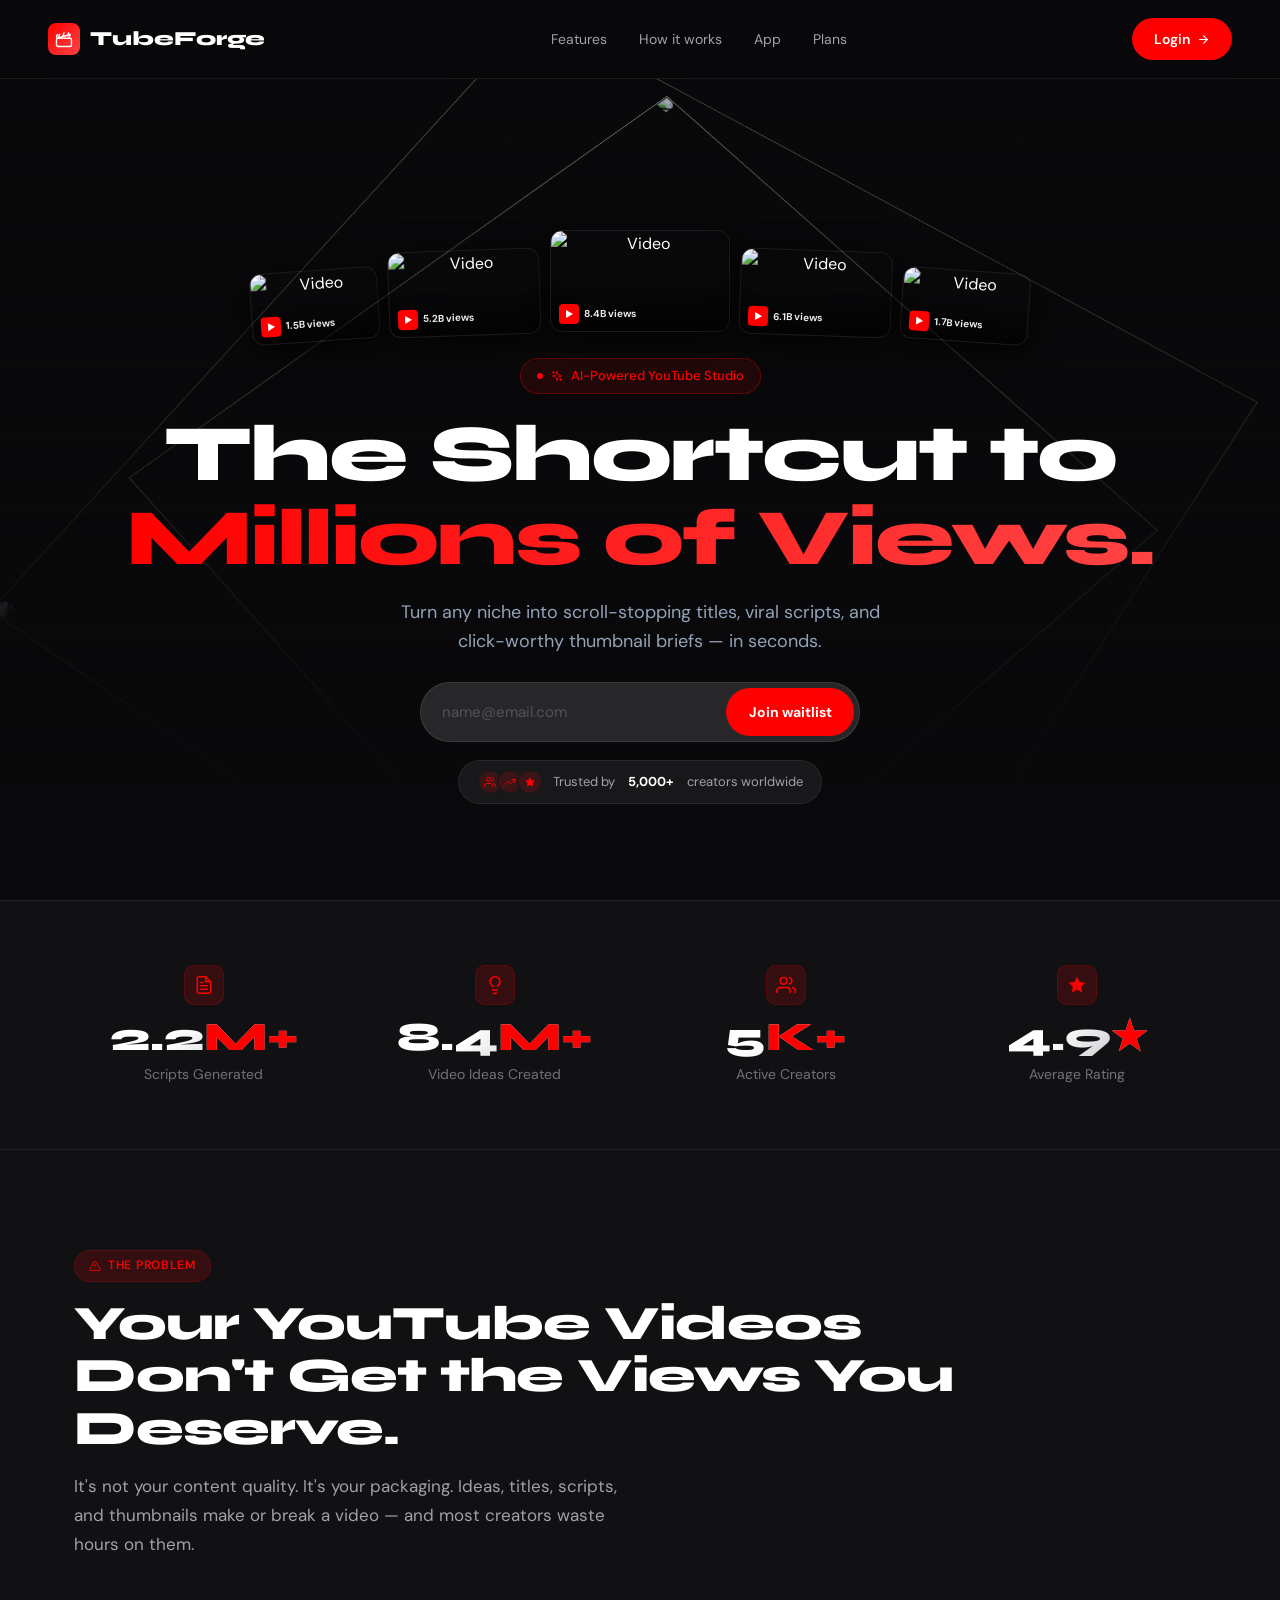
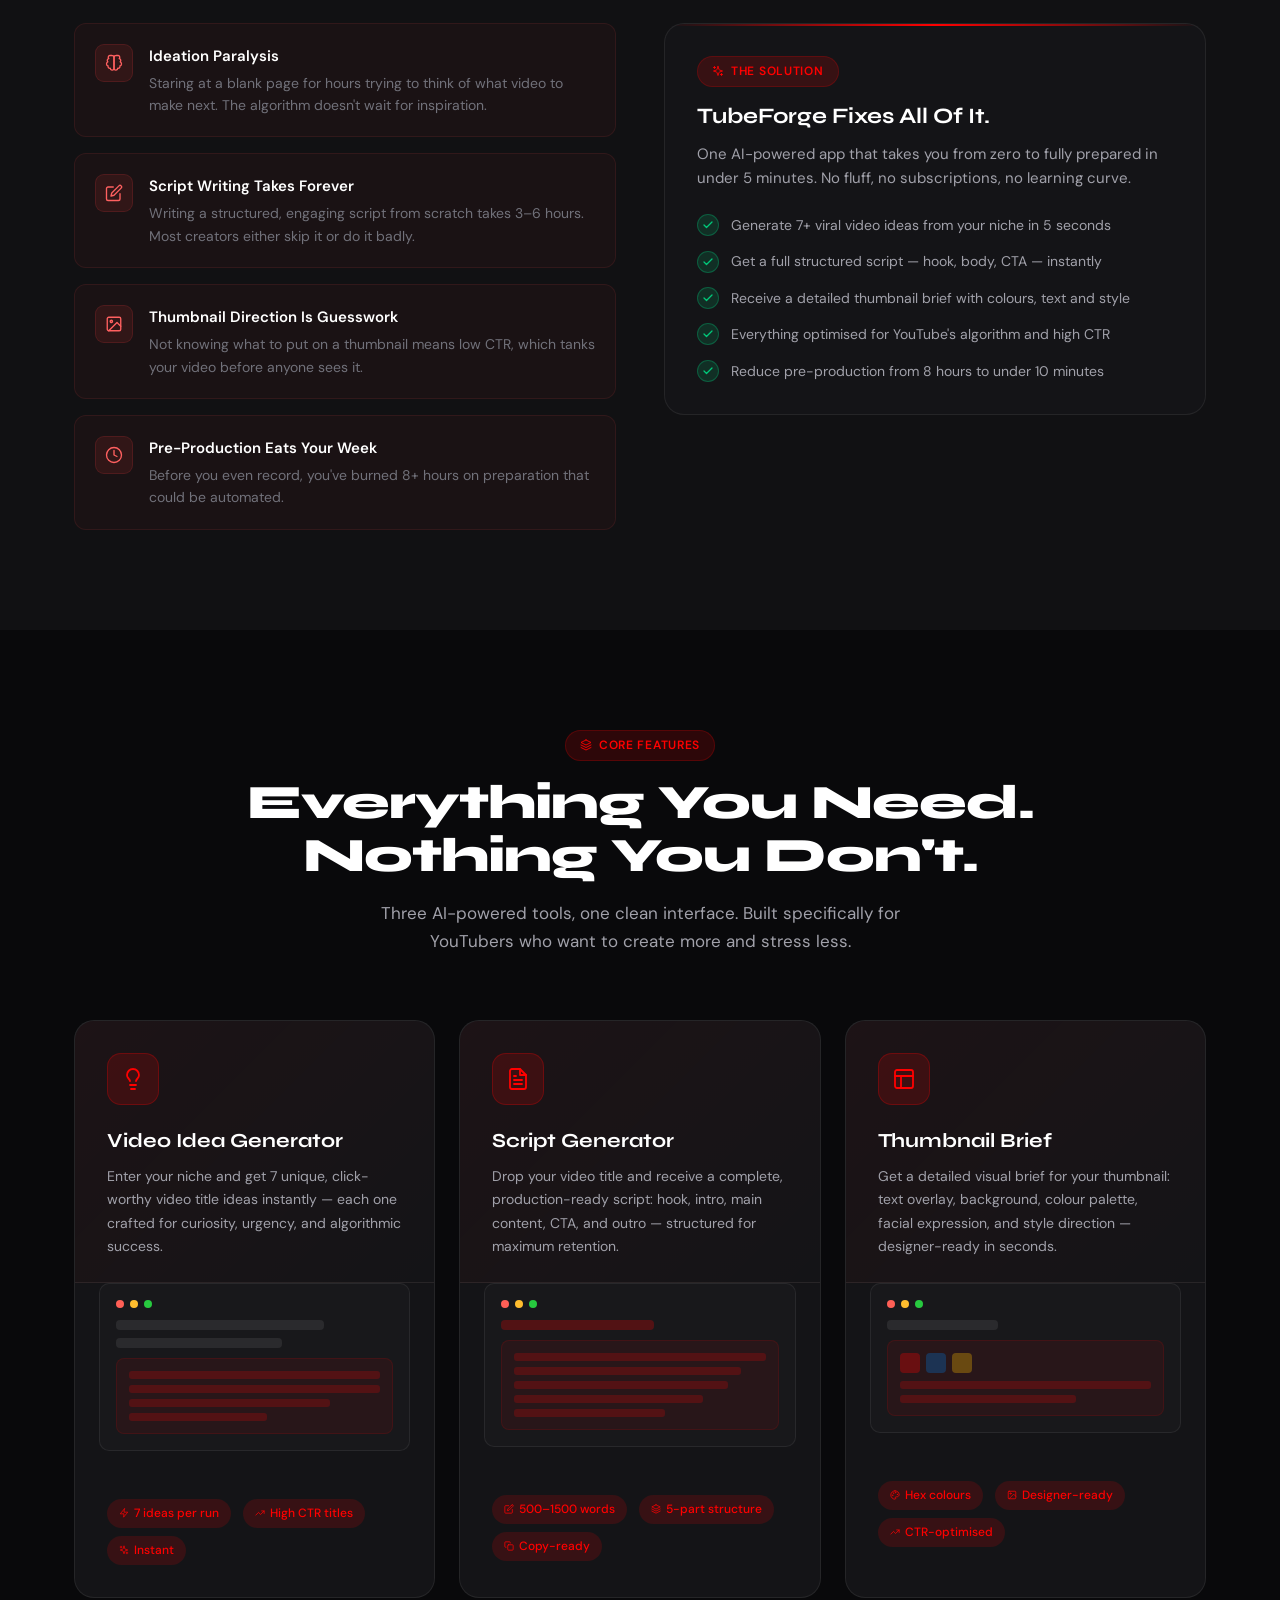
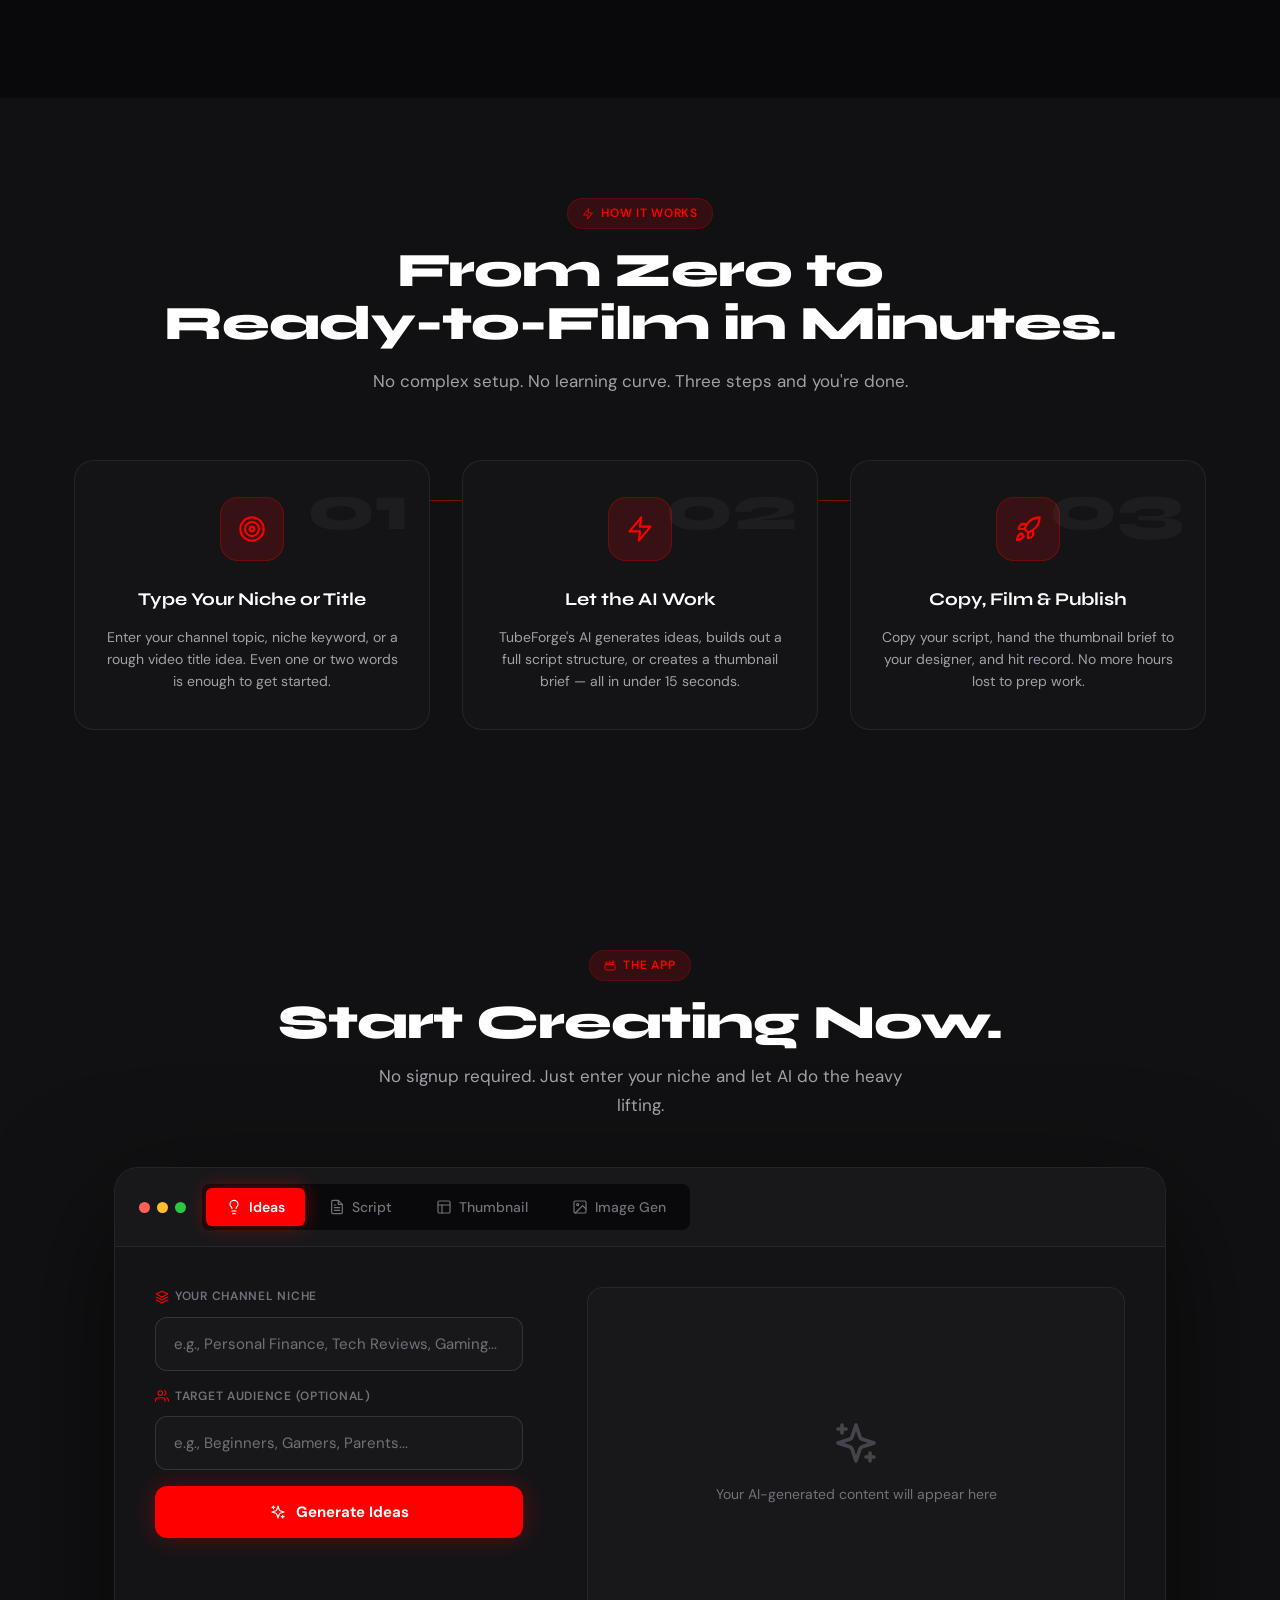
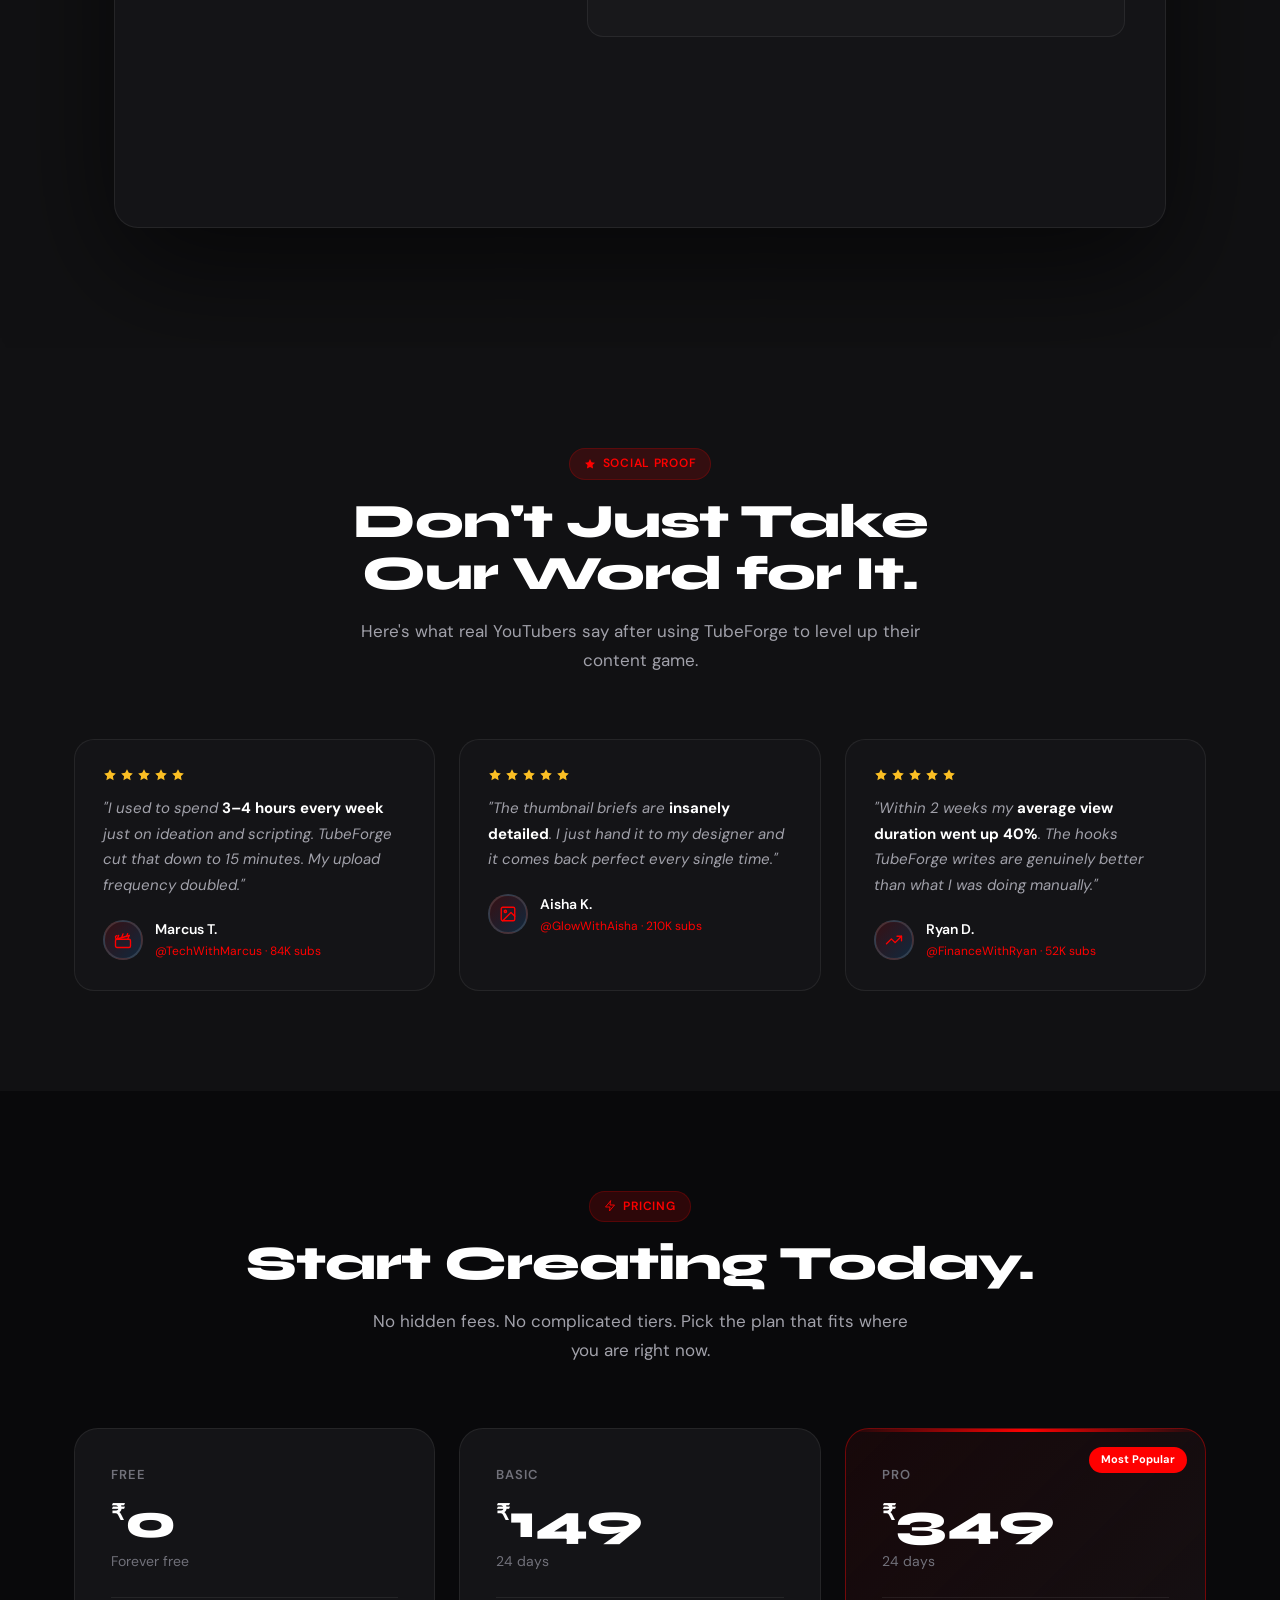
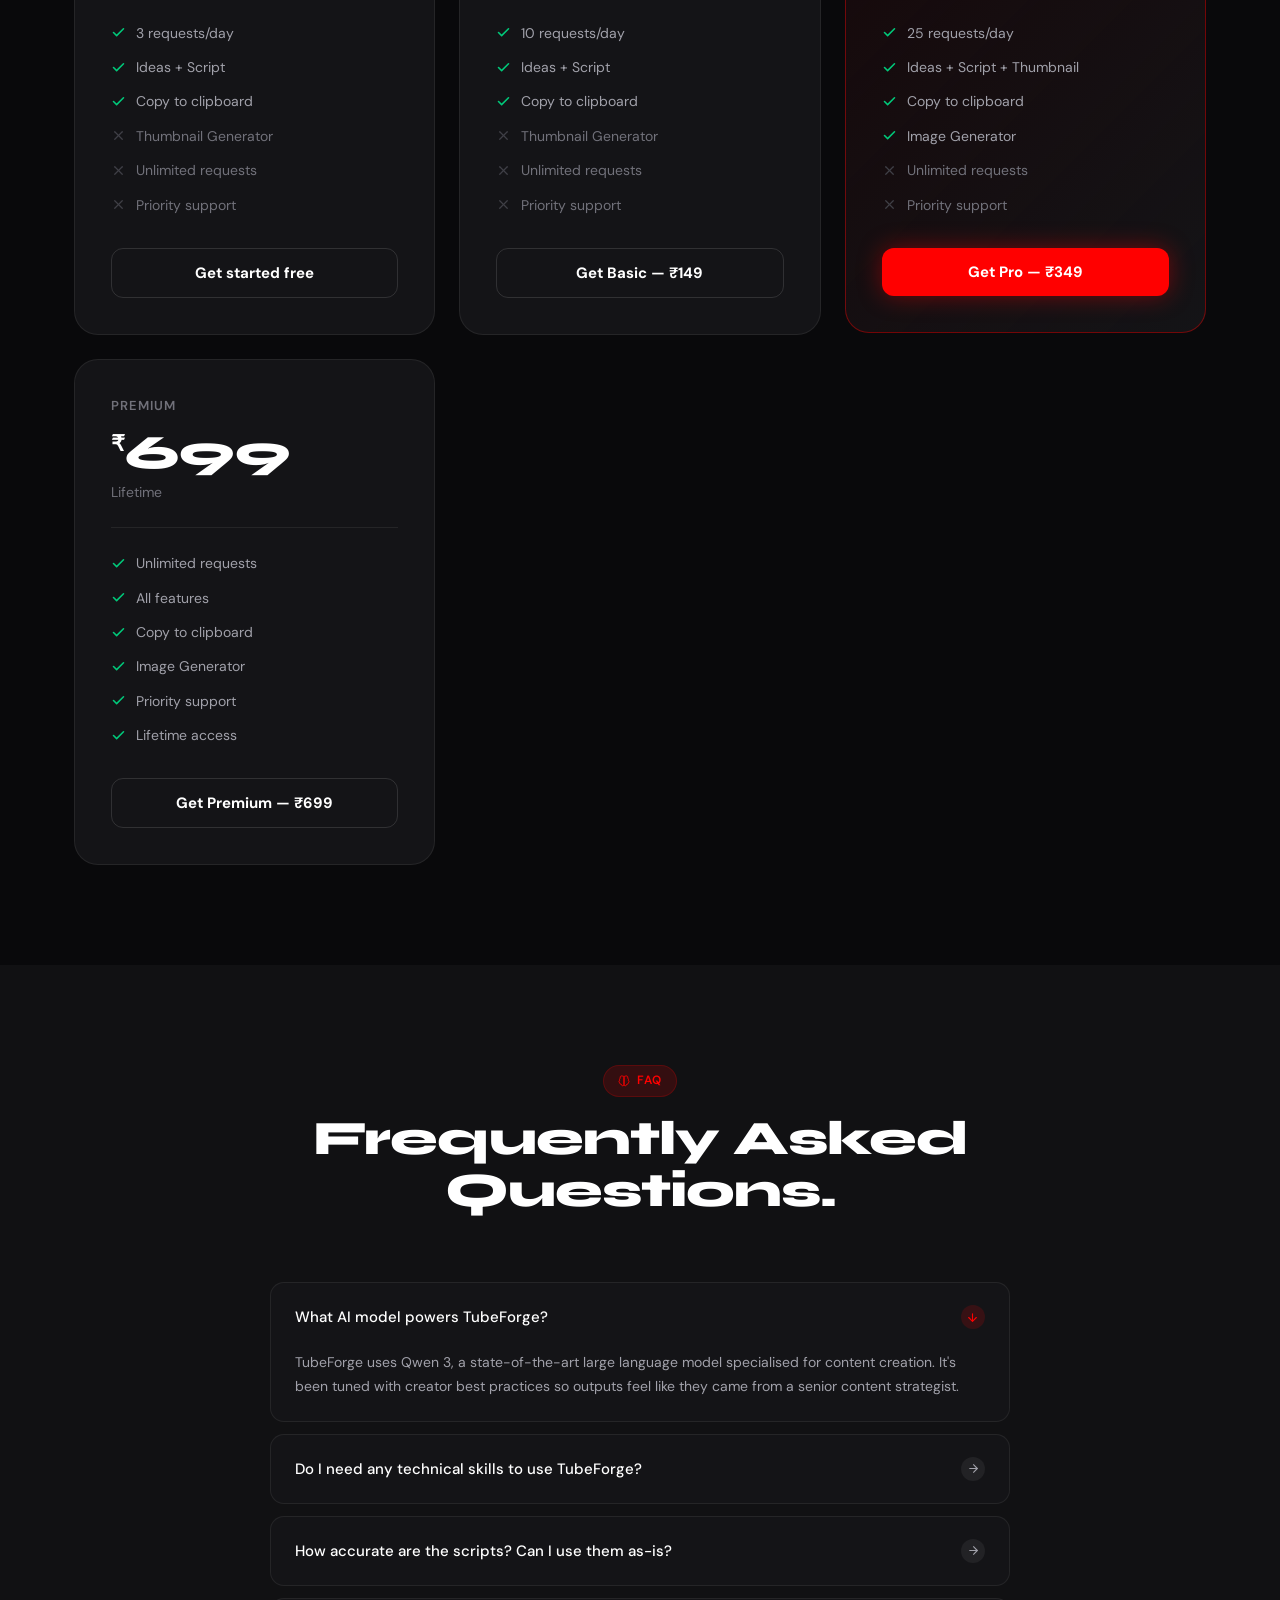
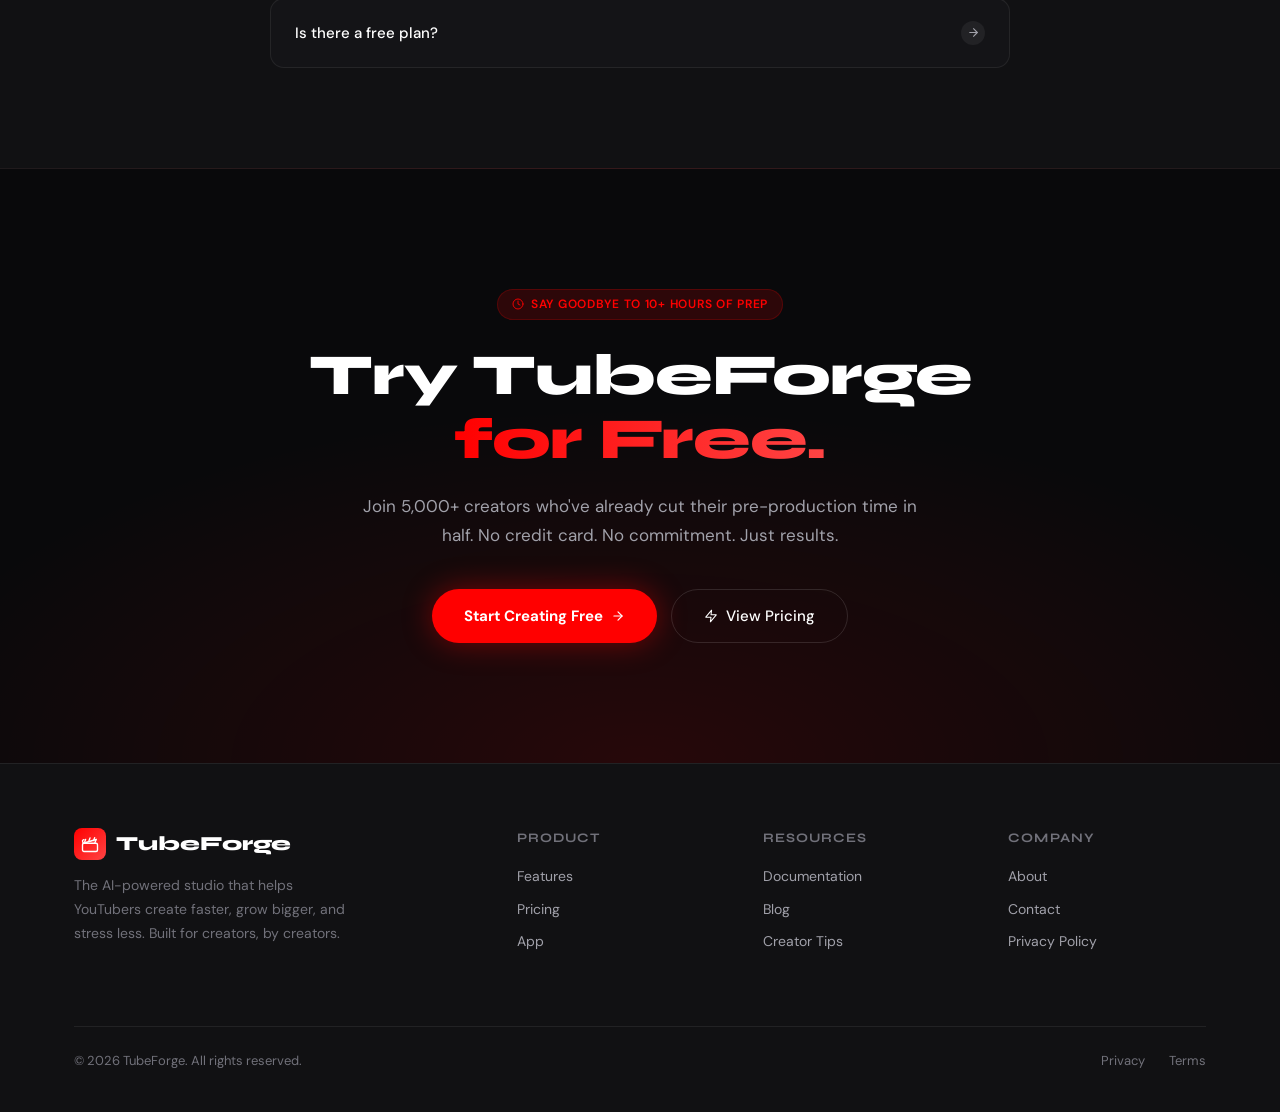
==== commit 86e79227: "add: TubeForge 3.0 complete redesign with click-to-use workflow" ====
--- a/index.html
+++ b/index.html
@@ -82,18 +82,20 @@
 <nav>
   <div class="logo">
     <div class="logo-icon"><svg class="i" width="18" height="18"><use href="#ic-clapper"/></svg></div>
-    TubeForge
-  </div>
-  <div class="nav-links">
-    <a href="#features">Features</a>
-    <a href="#how">How it works</a>
-    <a href="#app">App</a>
-    <a href="#pricing">Pricing</a>
-  </div>
-  <a href="#app" class="nav-cta">
-    Try for free
+TubeForge
+</div>
+<div class="nav-links">
+  <a href="#features">Features</a>
+  <a href="#how">How it works</a>
+  <a href="#app">App</a>
+  <a href="#pricing" onclick="document.getElementById('pricing').scrollIntoView({behavior:'smooth'}); return false;">Plans</a>
+</div>
+<div id="nav-auth">
+  <a href="login.html" class="nav-cta" id="nav-login-btn">
+    Login
     <svg class="i" width="13" height="13"><use href="#ic-arrow"/></svg>
   </a>
+</div>
 </nav>
 
 
@@ -472,7 +474,7 @@
               <option value="2:3" data-width="720" data-height="1080">Pinterest (2:3)</option>
             </select>
             
-            <button class="app-genbtn app-genbtn-top" id="gen-image-btn" onclick="generateImage()">
+<button class="app-genbtn app-genbtn-top" id="gen-image-btn" onclick="generateImage()">
               <svg class="i" width="16" height="16"><use href="#ic-sparkles"/></svg>
               <span>Generate Image</span>
             </button>
@@ -544,51 +546,67 @@
     <div class="price-grid">
       <div class="pcard">
         <div class="ptier">Free</div>
-        <div class="pamount"><sup>$</sup>0</div>
+        <div class="pamount"><sup>₹</sup>0</div>
         <div class="pperiod">Forever free</div>
         <div class="pdiv"></div>
         <div class="pfeats">
-          <div class="pfeat"><svg class="i on" width="15" height="15"><use href="#ic-check"/></svg> 10 idea generations/month</div>
-          <div class="pfeat"><svg class="i on" width="15" height="15"><use href="#ic-check"/></svg> 5 script generations/month</div>
-          <div class="pfeat"><svg class="i on" width="15" height="15"><use href="#ic-check"/></svg> 5 thumbnail briefs/month</div>
+          <div class="pfeat"><svg class="i on" width="15" height="15"><use href="#ic-check"/></svg> 3 requests/day</div>
+          <div class="pfeat"><svg class="i on" width="15" height="15"><use href="#ic-check"/></svg> Ideas + Script</div>
           <div class="pfeat"><svg class="i on" width="15" height="15"><use href="#ic-check"/></svg> Copy to clipboard</div>
-          <div class="pfeat"><svg class="i off" width="15" height="15"><use href="#ic-x"/></svg> <span class="dim">Unlimited generations</span></div>
-          <div class="pfeat"><svg class="i off" width="15" height="15"><use href="#ic-x"/></svg> <span class="dim">History &amp; saved ideas</span></div>
-        </div>
-        <button class="pbtn pbtn-o">Get started free</button>
+          <div class="pfeat"><svg class="i off" width="15" height="15"><use href="#ic-x"/></svg> <span class="dim">Thumbnail Generator</span></div>
+          <div class="pfeat"><svg class="i off" width="15" height="15"><use href="#ic-x"/></svg> <span class="dim">Unlimited requests</span></div>
+          <div class="pfeat"><svg class="i off" width="15" height="15"><use href="#ic-x"/></svg> <span class="dim">Priority support</span></div>
+        </div>
+        <button class="pbtn pbtn-o" onclick="window.location.href='login.html'">Get started free</button>
+      </div>
+
+      <div class="pcard">
+        <div class="ptier">Basic</div>
+        <div class="pamount"><sup>₹</sup>149</div>
+        <div class="pperiod">24 days</div>
+        <div class="pdiv"></div>
+        <div class="pfeats">
+          <div class="pfeat"><svg class="i on" width="15" height="15"><use href="#ic-check"/></svg> 10 requests/day</div>
+          <div class="pfeat"><svg class="i on" width="15" height="15"><use href="#ic-check"/></svg> Ideas + Script</div>
+          <div class="pfeat"><svg class="i on" width="15" height="15"><use href="#ic-check"/></svg> Copy to clipboard</div>
+          <div class="pfeat"><svg class="i off" width="15" height="15"><use href="#ic-x"/></svg> <span class="dim">Thumbnail Generator</span></div>
+          <div class="pfeat"><svg class="i off" width="15" height="15"><use href="#ic-x"/></svg> <span class="dim">Unlimited requests</span></div>
+          <div class="pfeat"><svg class="i off" width="15" height="15"><use href="#ic-x"/></svg> <span class="dim">Priority support</span></div>
+        </div>
+        <button class="pbtn pbtn-o" onclick="window.location.href='payment.html'">Get Basic — ₹149</button>
       </div>
 
       <div class="pcard pop">
         <div class="pop-badge">Most Popular</div>
         <div class="ptier">Pro</div>
-        <div class="pamount"><sup>$</sup>28</div>
-        <div class="pperiod">per month · billed monthly</div>
+        <div class="pamount"><sup>₹</sup>349</div>
+        <div class="pperiod">24 days</div>
         <div class="pdiv"></div>
         <div class="pfeats">
-          <div class="pfeat"><svg class="i on" width="15" height="15"><use href="#ic-check"/></svg> Unlimited idea generations</div>
-          <div class="pfeat"><svg class="i on" width="15" height="15"><use href="#ic-check"/></svg> Unlimited scripts</div>
-          <div class="pfeat"><svg class="i on" width="15" height="15"><use href="#ic-check"/></svg> Unlimited thumbnail briefs</div>
-          <div class="pfeat"><svg class="i on" width="15" height="15"><use href="#ic-check"/></svg> Export scripts to PDF</div>
-          <div class="pfeat"><svg class="i on" width="15" height="15"><use href="#ic-check"/></svg> Full history &amp; saved ideas</div>
-          <div class="pfeat"><svg class="i on" width="15" height="15"><use href="#ic-check"/></svg> Priority AI response speed</div>
-        </div>
-        <button class="pbtn pbtn-g">Start Pro — $28/mo</button>
+          <div class="pfeat"><svg class="i on" width="15" height="15"><use href="#ic-check"/></svg> 25 requests/day</div>
+          <div class="pfeat"><svg class="i on" width="15" height="15"><use href="#ic-check"/></svg> Ideas + Script + Thumbnail</div>
+          <div class="pfeat"><svg class="i on" width="15" height="15"><use href="#ic-check"/></svg> Copy to clipboard</div>
+          <div class="pfeat"><svg class="i on" width="15" height="15"><use href="#ic-check"/></svg> Image Generator</div>
+          <div class="pfeat"><svg class="i off" width="15" height="15"><use href="#ic-x"/></svg> <span class="dim">Unlimited requests</span></div>
+          <div class="pfeat"><svg class="i off" width="15" height="15"><use href="#ic-x"/></svg> <span class="dim">Priority support</span></div>
+        </div>
+        <button class="pbtn pbtn-g" onclick="window.location.href='payment.html'">Get Pro — ₹349</button>
       </div>
 
       <div class="pcard">
-        <div class="ptier">Team</div>
-        <div class="pamount"><sup>$</sup>56</div>
-        <div class="pperiod">per month · up to 5 seats</div>
+        <div class="ptier">Premium</div>
+        <div class="pamount"><sup>₹</sup>699</div>
+        <div class="pperiod">Lifetime</div>
         <div class="pdiv"></div>
         <div class="pfeats">
-          <div class="pfeat"><svg class="i on" width="15" height="15"><use href="#ic-check"/></svg> Everything in Pro</div>
-          <div class="pfeat"><svg class="i on" width="15" height="15"><use href="#ic-check"/></svg> Up to 5 team members</div>
-          <div class="pfeat"><svg class="i on" width="15" height="15"><use href="#ic-check"/></svg> Shared content library</div>
-          <div class="pfeat"><svg class="i on" width="15" height="15"><use href="#ic-check"/></svg> Team history &amp; comments</div>
-          <div class="pfeat"><svg class="i on" width="15" height="15"><use href="#ic-check"/></svg> Admin dashboard</div>
-          <div class="pfeat"><svg class="i on" width="15" height="15"><use href="#ic-check"/></svg> Dedicated support</div>
-        </div>
-        <button class="pbtn pbtn-o">Start Team Plan</button>
+          <div class="pfeat"><svg class="i on" width="15" height="15"><use href="#ic-check"/></svg> Unlimited requests</div>
+          <div class="pfeat"><svg class="i on" width="15" height="15"><use href="#ic-check"/></svg> All features</div>
+          <div class="pfeat"><svg class="i on" width="15" height="15"><use href="#ic-check"/></svg> Copy to clipboard</div>
+          <div class="pfeat"><svg class="i on" width="15" height="15"><use href="#ic-check"/></svg> Image Generator</div>
+          <div class="pfeat"><svg class="i on" width="15" height="15"><use href="#ic-check"/></svg> Priority support</div>
+          <div class="pfeat"><svg class="i on" width="15" height="15"><use href="#ic-check"/></svg> Lifetime access</div>
+        </div>
+        <button class="pbtn pbtn-o" onclick="window.location.href='payment.html'">Get Premium — ₹699</button>
       </div>
     </div>
   </div>
@@ -689,5 +707,303 @@
 </footer>
 
 <script src="app.js?v=2"></script>
+<script>
+function goToApp() {
+  document.getElementById('app').scrollIntoView({behavior: 'smooth'});
+  setTimeout(function(){ window.location.hash = '#app'; }, 300);
+}
+
+function goToPlans(plan) {
+  var appEl = document.getElementById('app');
+  if(appEl) {
+    appEl.scrollIntoView({behavior: 'smooth'});
+  }
+  setTimeout(function() {
+    var tabs = document.querySelectorAll('.atab');
+    tabs.forEach(function(t) { t.classList.remove('on'); });
+    var plansTab = document.querySelector('[data-tab="plans"]');
+    if(plansTab) {
+      plansTab.classList.add('on');
+      plansTab.click();
+      setTimeout(function() {
+        var tabContent = document.getElementById('tab-plans');
+        if(tabContent) { tabContent.style.display = 'block'; }
+        if(typeof selectPlan === 'function') {
+          selectPlan(plan);
+        }
+      }, 300);
+      var otherTabs = ['ideas','script','thumbnail','membership'];
+      otherTabs.forEach(function(t) {
+        var el = document.getElementById('tab-' + t);
+        if(el) { el.style.display = 'none'; }
+      });
+    }
+  }, 500);
+}
+
+function startApp() {
+  goToApp();
+}
+
+function getPro() { goToPlans('pro'); }
+function getBasic() { goToPlans('basic'); }
+function getPremium() { goToPlans('premium'); }
+
+// Profile dropdown functions
+function initProfile() {
+  updateNavAuth();
+  checkMembershipStatus();
+}
+
+function updateNavAuth() {
+  const user = localStorage.getItem('tubeforge_user');
+  const navAuth = document.getElementById('nav-auth');
+  if (!navAuth) return;
+  
+  if (user) {
+    const userData = JSON.parse(user);
+    navAuth.innerHTML = `
+      <div class="profile-dropdown">
+        <button class="profile-btn" onclick="toggleProfileDropdown()">
+          <span class="profile-name">${userData.name || userData.email}</span>
+          <svg width="12" height="12" viewBox="0 0 24 24" fill="none" stroke="currentColor" stroke-width="2"><path d="M6 9l6 6 6-6"/></svg>
+        </button>
+        <div class="profile-menu" id="profile-menu">
+          <div class="profile-menu-item" onclick="event.stopPropagation(); openProfileModal();">
+            <svg width="16" height="16" viewBox="0 0 24 24" fill="none" stroke="currentColor" stroke-width="1.8"><path d="M20 21v-2a4 4 0 0 0-4-4H8a4 4 0 0 0-4 4v2"/><circle cx="12" cy="7" r="4"/></svg>
+            My Profile
+          </div>
+          <div class="profile-menu-item" onclick="event.stopPropagation(); openMembershipModal();">
+            <svg width="16" height="16" viewBox="0 0 24 24" fill="none" stroke="currentColor" stroke-width="1.8"><path d="M12 2l3.09 6.26L22 9.27l-5 4.87 1.18 6.88L12 17.77l-6.18 3.25L7 14.14 2 9.27l6.91-1.01L12 2z"/></svg>
+            My Plan
+          </div>
+          <div class="profile-menu-item" onclick="event.stopPropagation(); window.location.href='payment.html'">
+            <svg width="16" height="16" viewBox="0 0 24 24" fill="none" stroke="currentColor" stroke-width="1.8"><path d="M12 2v20M17 5H9.5a3.5 3.5 0 0 0 0 7h5a3.5 3.5 0 0 1 0 7H6"/></svg>
+            Upgrade Plan
+          </div>
+          <div class="profile-menu-divider"></div>
+          <div class="profile-menu-item logout" onclick="event.stopPropagation(); handleLogout();">
+            <svg width="16" height="16" viewBox="0 0 24 24" fill="none" stroke="currentColor" stroke-width="1.8"><path d="M9 21H5a2 2 0 0 1-2-2V5a2 2 0 0 1 2-2h4"/><polyline points="16 17 21 12 16 7"/><line x1="21" y1="12" x2="9" y2="12"/></svg>
+            Logout
+          </div>
+        </div>
+      </div>
+    `;
+  } else {
+    navAuth.innerHTML = `
+      <a href="login.html" class="nav-cta">
+        Login
+        <svg class="i" width="13" height="13"><use href="#ic-arrow"/></svg>
+      </a>
+    `;
+  }
+}
+
+function toggleProfileDropdown() {
+  const menu = document.getElementById('profile-menu');
+  if (menu) {
+    menu.classList.toggle('show');
+  }
+}
+
+function handleLogout() {
+  localStorage.removeItem('tubeforge_user');
+  localStorage.removeItem('tubeforge_email');
+  window.location.href = 'index.html';
+}
+
+function openProfileModal() {
+  const user = JSON.parse(localStorage.getItem('tubeforge_user') || {});
+  const modal = document.getElementById('profile-modal');
+  if (modal) {
+    document.getElementById('profile-name').value = user.name || '';
+    document.getElementById('profile-email').value = user.email || '';
+    modal.classList.add('active');
+  }
+  toggleProfileDropdown();
+}
+
+function closeProfileModal() {
+  document.getElementById('profile-modal').classList.remove('active');
+}
+
+function saveProfile() {
+  const name = document.getElementById('profile-name').value.trim();
+  const email = document.getElementById('profile-email').value.trim();
+  const currentPassword = document.getElementById('profile-current-password').value;
+  const newPassword = document.getElementById('profile-new-password').value;
+  const confirmPassword = document.getElementById('profile-confirm-password').value;
+  const errorEl = document.getElementById('profile-error');
+  const successEl = document.getElementById('profile-success');
+  
+  errorEl.style.display = 'none';
+  successEl.style.display = 'none';
+  
+  if (!email || !email.includes('@')) {
+    errorEl.textContent = 'Please enter a valid email';
+    errorEl.style.display = 'block';
+    return;
+  }
+  
+  // Update user in storage
+  const users = JSON.parse(localStorage.getItem('tubeforge_users') || '[]');
+  const currentUser = JSON.parse(localStorage.getItem('tubeforge_user'));
+  const userIndex = users.findIndex(u => u.email === currentUser.email);
+  
+  if (userIndex !== -1) {
+    // If changing password, verify current password
+    if (newPassword) {
+      if (currentPassword !== users[userIndex].password) {
+        errorEl.textContent = 'Current password is incorrect';
+        errorEl.style.display = 'block';
+        return;
+      }
+      if (newPassword.length < 6) {
+        errorEl.textContent = 'New password must be at least 6 characters';
+        errorEl.style.display = 'block';
+        return;
+      }
+      if (newPassword !== confirmPassword) {
+        errorEl.textContent = 'New passwords do not match';
+        errorEl.style.display = 'block';
+        return;
+      }
+      users[userIndex].password = newPassword;
+    }
+    
+    users[userIndex].name = name;
+    users[userIndex].email = email;
+    localStorage.setItem('tubeforge_users', JSON.stringify(users));
+    
+    // Update current user session
+    localStorage.setItem('tubeforge_user', JSON.stringify(users[userIndex]));
+    localStorage.setItem('tubeforge_email', email);
+    
+    successEl.textContent = 'Profile updated successfully!';
+    successEl.style.display = 'block';
+    
+    updateNavAuth();
+    
+    setTimeout(closeProfileModal, 1500);
+  }
+}
+
+function openMembershipModal() {
+  checkMembershipStatus();
+  const modal = document.getElementById('membership-modal');
+  if (modal) {
+    modal.classList.add('active');
+  }
+  toggleProfileDropdown();
+}
+
+function closeMembershipModal() {
+  document.getElementById('membership-modal').classList.remove('active');
+}
+
+function checkMembershipStatus() {
+  const email = localStorage.getItem('tubeforge_email');
+  if (!email) return;
+  
+  fetch('/api/membership/status?email=' + encodeURIComponent(email))
+    .then(res => res.json())
+    .then(data => {
+      if (data.result) {
+        const planMatch = data.result.match(/Plan: (\w+)/);
+        const limitMatch = data.result.match(/Daily Limit: (\d+)/);
+        const usedMatch = data.result.match(/Used Today: (\d+)/);
+        const expiryMatch = data.result.match(/Expires: ([\d-]+)/);
+        
+        document.getElementById('membership-plan').textContent = planMatch ? planMatch[1] + ' Plan' : 'Free Plan';
+        document.getElementById('membership-limit').textContent = limitMatch ? limitMatch[1] + ' requests/day' : '3 requests/day';
+        document.getElementById('membership-used').textContent = usedMatch ? usedMatch[1] + ' used today' : '0 used today';
+        document.getElementById('membership-expiry').textContent = expiryMatch ? expiryMatch[1] : 'Never';
+      }
+    })
+    .catch(err => {
+      document.getElementById('membership-plan').textContent = 'Free Plan';
+    });
+}
+
+// Initialize profile on page load
+document.addEventListener('DOMContentLoaded', function() {
+  initTabs();
+  initScrollAnimations();
+  initNavHighlight();
+  initProfile();
+});
+
+// Close dropdown when clicking outside
+document.addEventListener('click', function(e) {
+  if (!e.target.closest('.profile-dropdown')) {
+    const menu = document.getElementById('profile-menu');
+    if (menu) menu.classList.remove('show');
+  }
+});
+</script>
+
+<!-- Profile Modal -->
+<div class="modal-overlay" id="profile-modal" style="display:none;">
+  <div class="modal-content" style="max-width:450px;">
+    <button class="modal-close" onclick="closeProfileModal()">&times;</button>
+    
+    <h3 style="font-family:'Syne',sans-serif;font-size:20px;margin-bottom:20px;">My Profile</h3>
+    
+    <div class="form-group">
+      <label>Name</label>
+      <input type="text" id="profile-name" placeholder="Your name" />
+    </div>
+    
+    <div class="form-group">
+      <label>Email</label>
+      <input type="email" id="profile-email" placeholder="your@email.com" />
+    </div>
+    
+    <div class="modal-divider">Change Password</div>
+    
+    <div class="form-group">
+      <label>Current Password</label>
+      <input type="password" id="profile-current-password" placeholder="Enter current password" />
+    </div>
+    
+    <div class="form-group">
+      <label>New Password</label>
+      <input type="password" id="profile-new-password" placeholder="Enter new password" />
+    </div>
+    
+    <div class="form-group">
+      <label>Confirm New Password</label>
+      <input type="password" id="profile-confirm-password" placeholder="Confirm new password" />
+    </div>
+    
+    <button class="submit-btn" onclick="saveProfile()">Save Changes</button>
+    
+    <div class="error-msg" id="profile-error"></div>
+    <div class="success-msg" id="profile-success"></div>
+  </div>
+</div>
+
+<!-- Membership Modal -->
+<div class="modal-overlay" id="membership-modal" style="display:none;">
+  <div class="modal-content" style="max-width:400px;">
+    <button class="modal-close" onclick="closeMembershipModal()">&times;</button>
+    
+    <h3 style="font-family:'Syne',sans-serif;font-size:20px;margin-bottom:20px;">My Plan</h3>
+    
+    <div class="membership-display">
+      <div class="membership-plan-name" id="membership-plan">Free Plan</div>
+      <div class="membership-stats">
+        <div><span>Daily Limit:</span> <span id="membership-limit">3 requests/day</span></div>
+        <div><span>Used Today:</span> <span id="membership-used">0</span></div>
+        <div><span>Expires:</span> <span id="membership-expiry">Never</span></div>
+      </div>
+    </div>
+    
+    <button class="submit-btn" onclick="window.location.href='payment.html'; closeMembershipModal();">
+      Upgrade Plan
+    </button>
+  </div>
+</div>
+
 </body>
 </html>
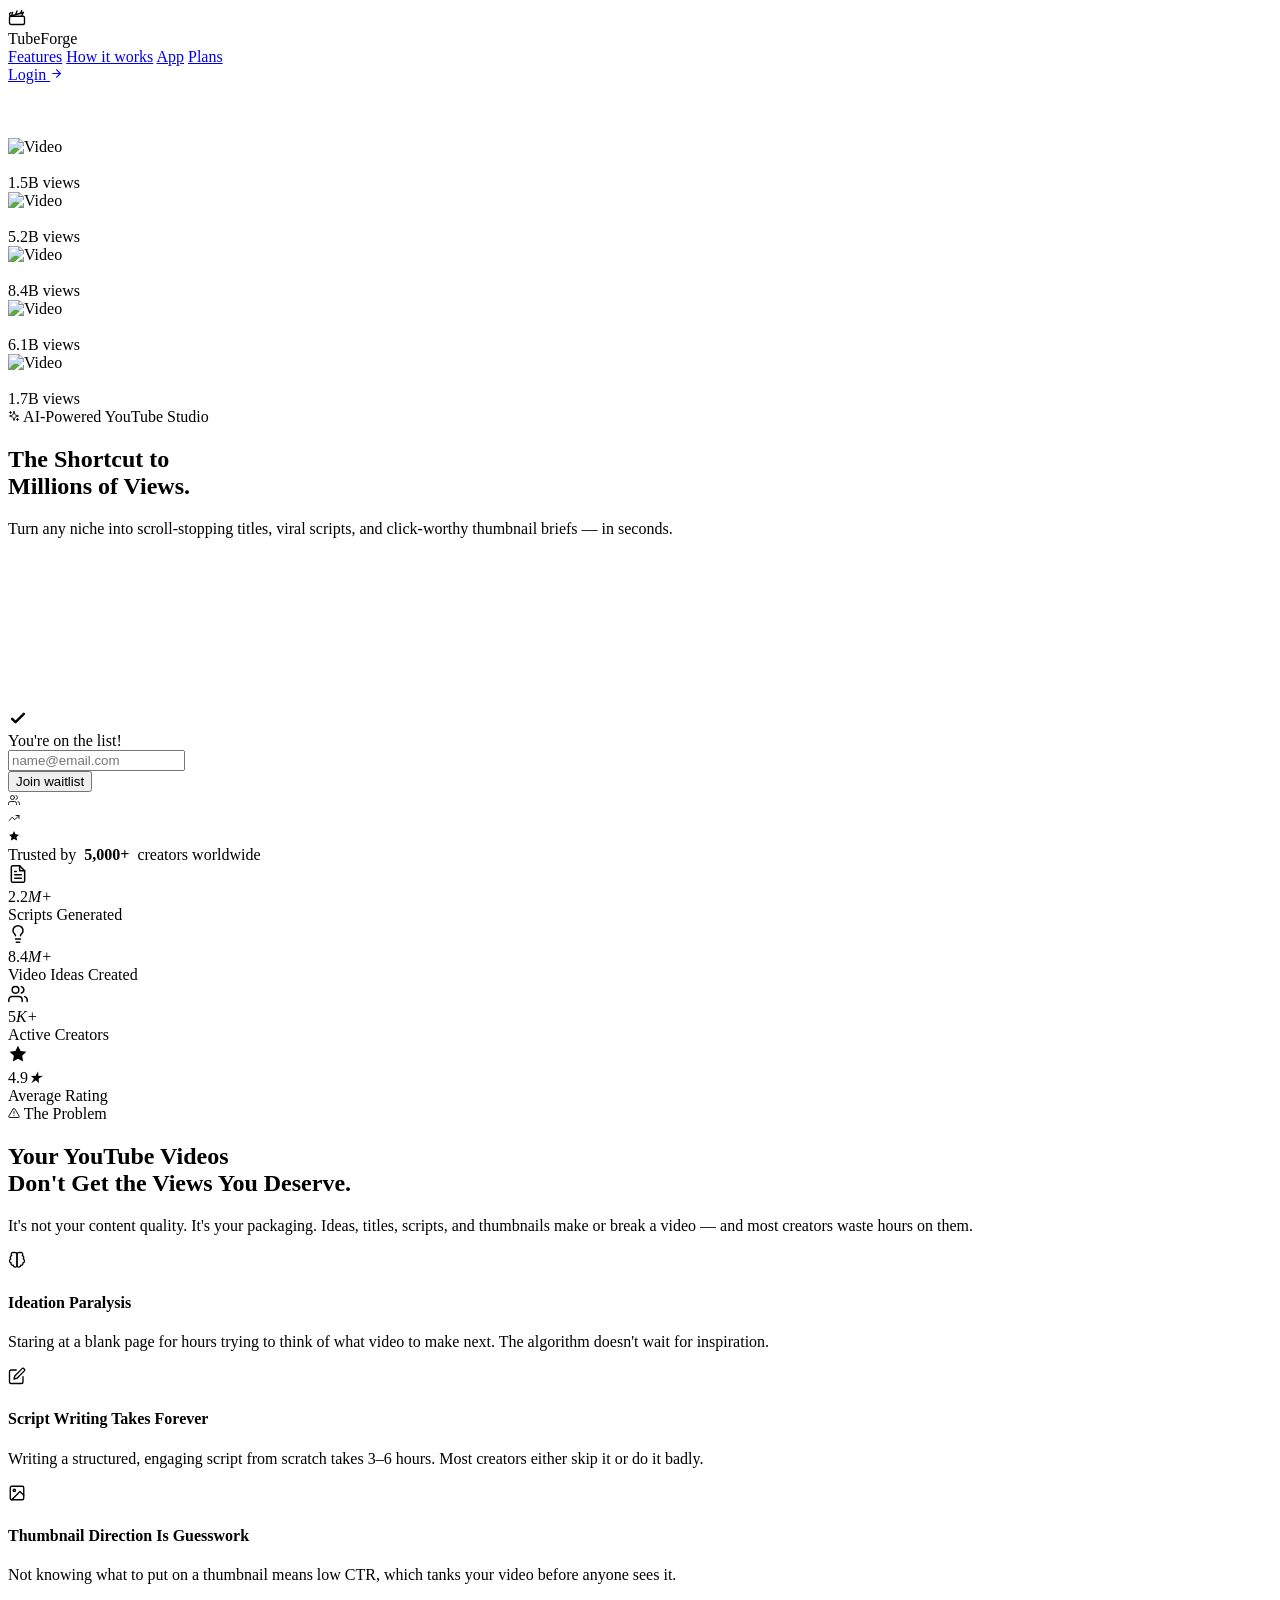
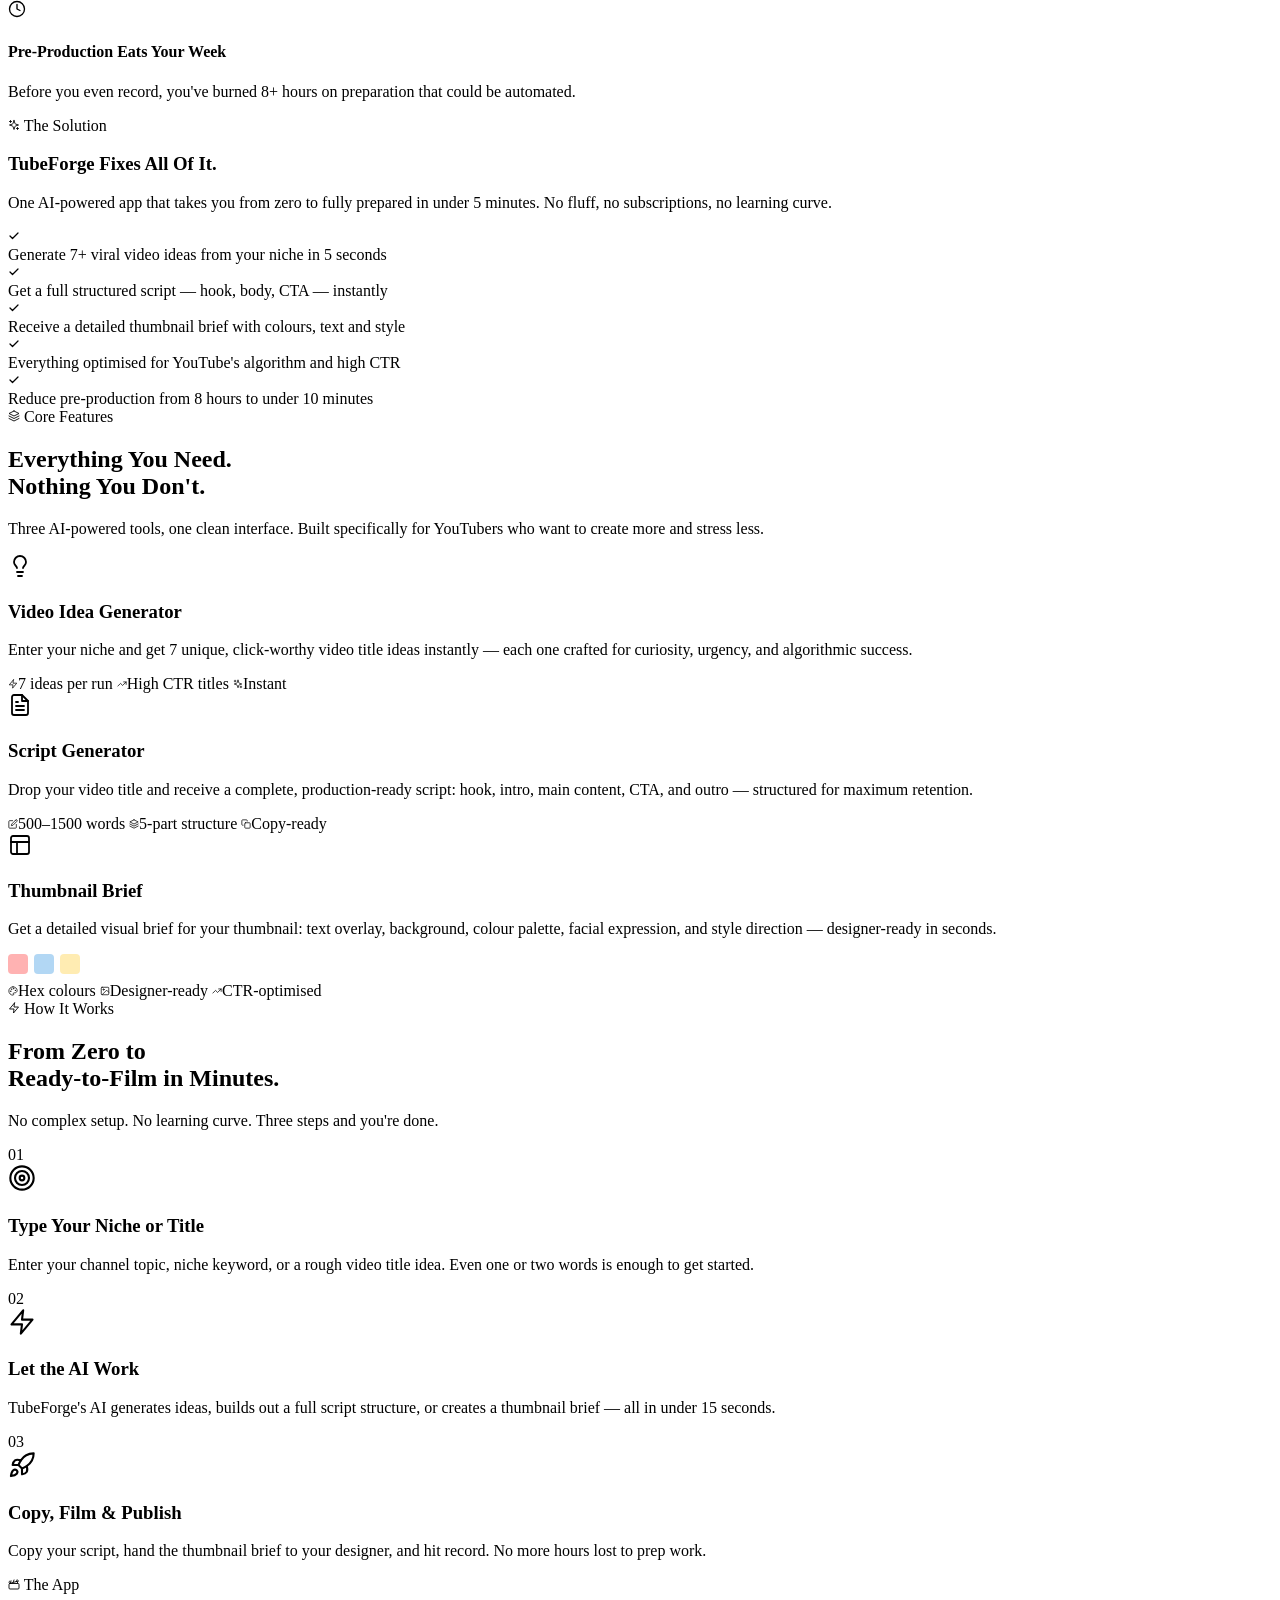
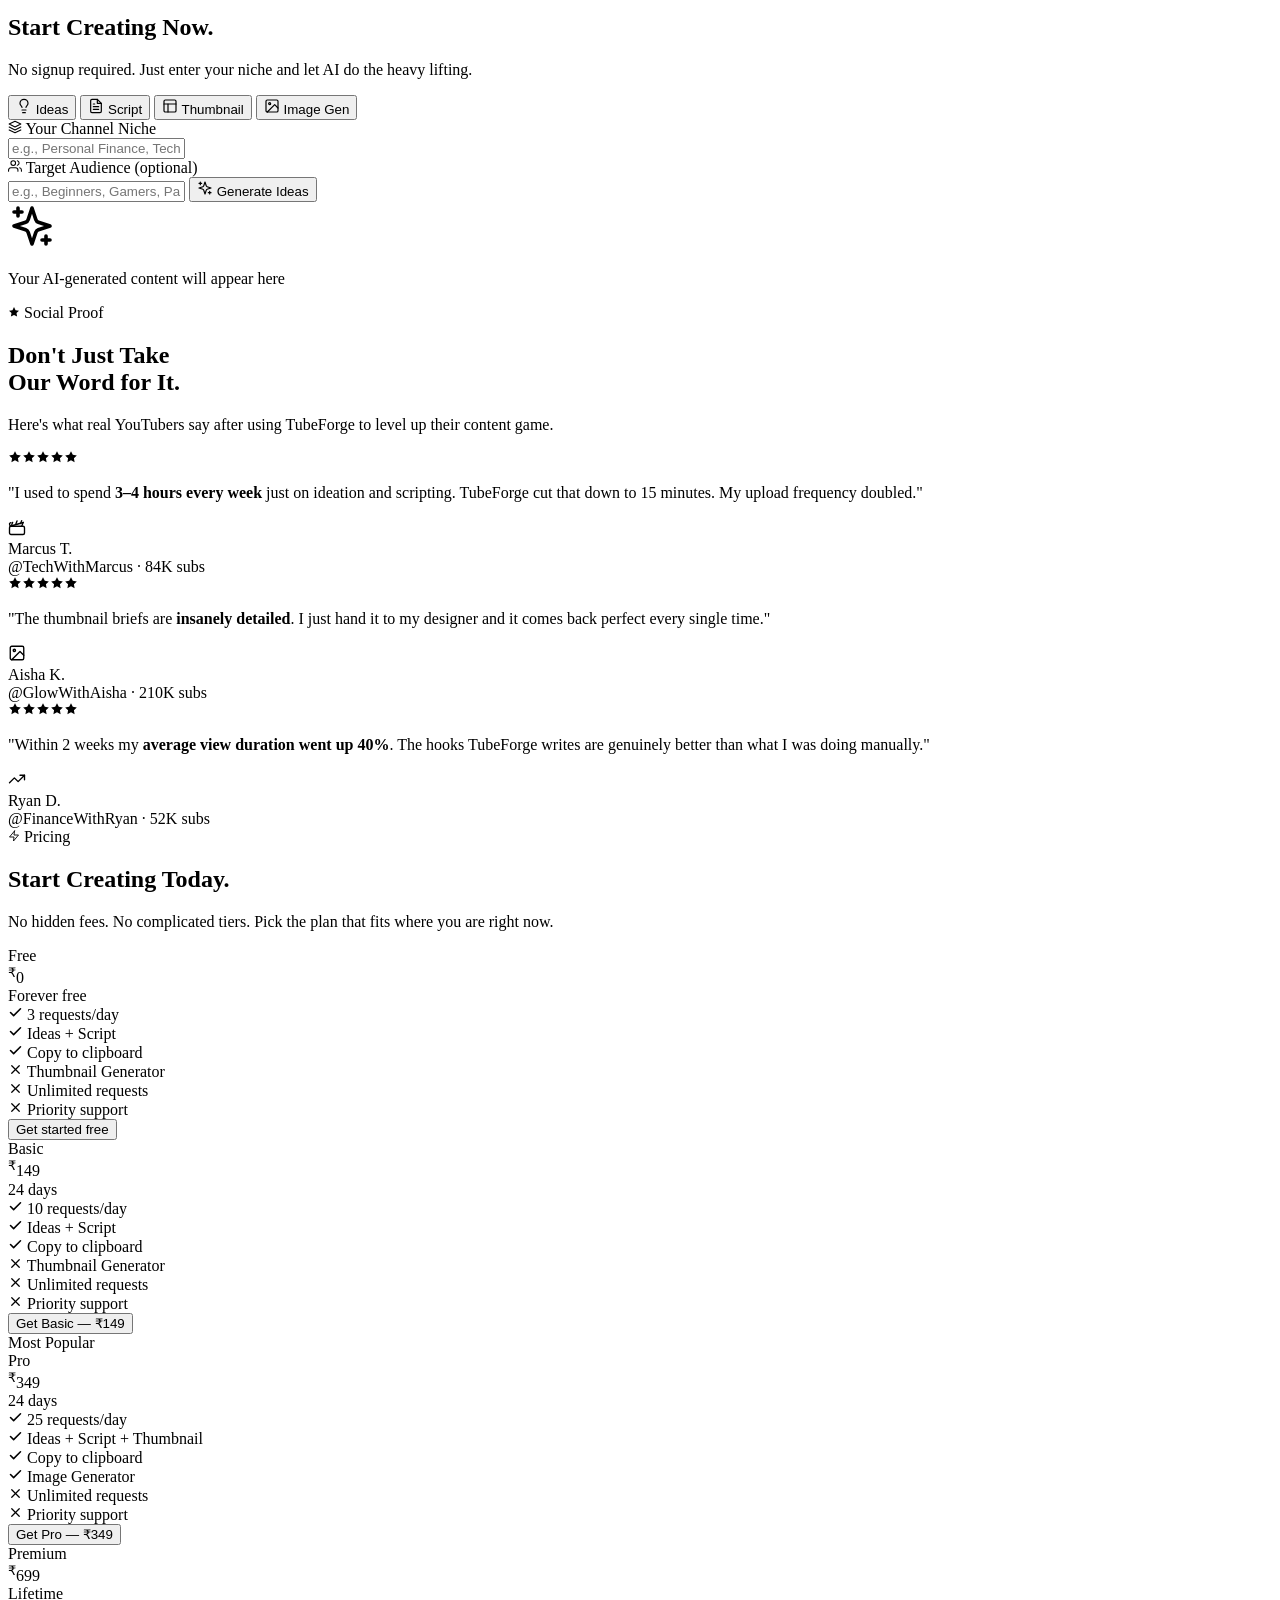
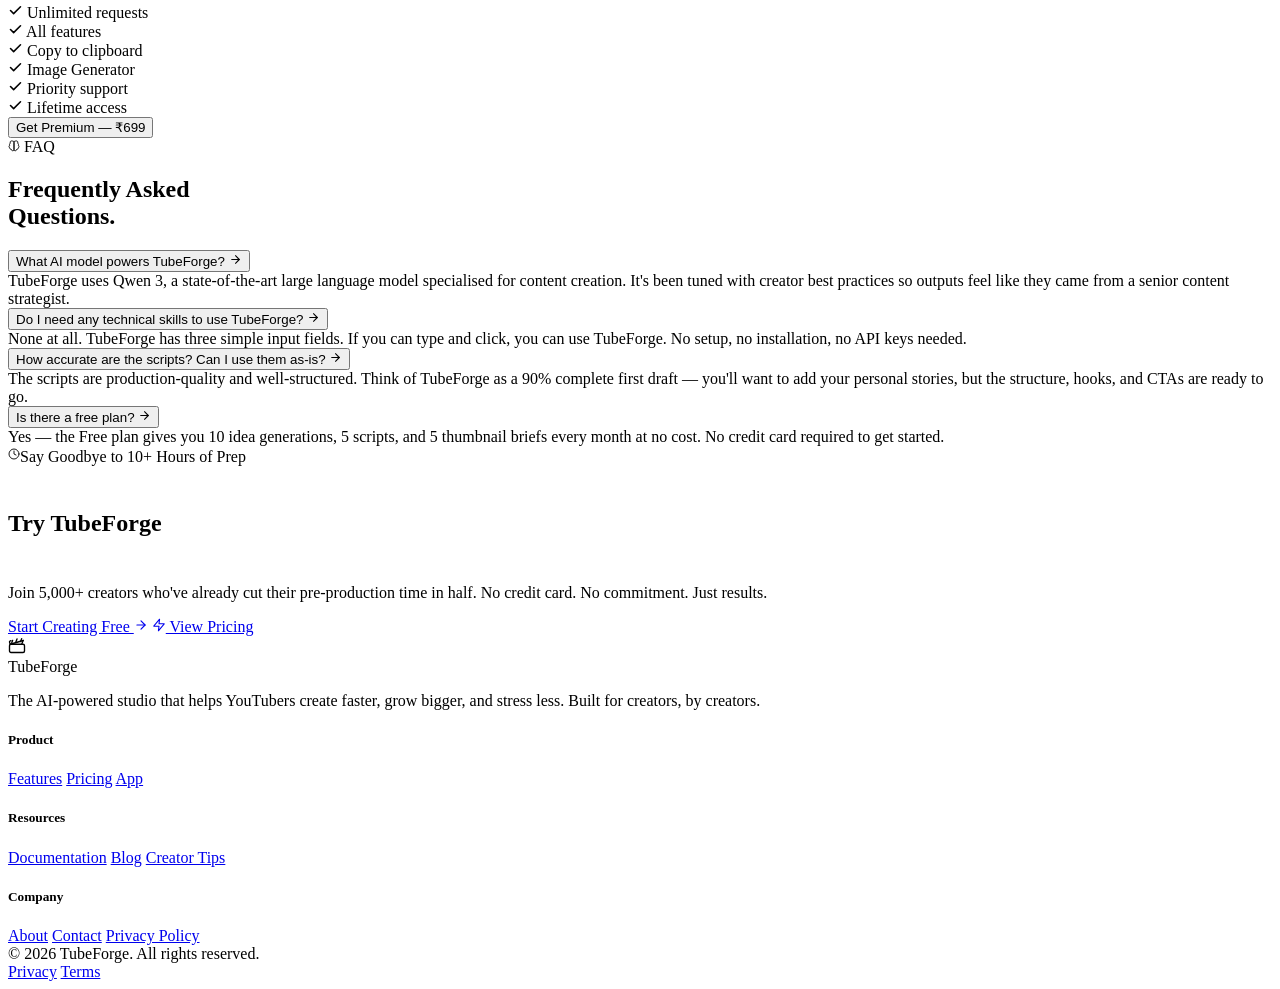
==== commit 4fe50b26: "update" ====
--- a/index.html
+++ b/index.html
@@ -1,1009 +1,1009 @@
-<!DOCTYPE html>
-<html lang="en">
-<head>
-  <meta charset="UTF-8" />
-  <meta name="viewport" content="width=device-width, initial-scale=1.0" />
-  <title>TubeForge — AI Studio for YouTubers</title>
-  <link rel="preconnect" href="https://fonts.googleapis.com" />
-  <link href="https://fonts.googleapis.com/css2?family=Syne:wght@400;500;600;700;800&family=DM+Sans:ital,opsz,wght@0,9..40,300;0,9..40,400;0,9..40,500;0,9..40,600;1,9..40,400&display=swap" rel="stylesheet" />
-  <link rel="stylesheet" href="style.css" />
-
-  <svg xmlns="http://www.w3.org/2000/svg" style="display:none">
-    <symbol id="ic-clapper" viewBox="0 0 24 24" fill="none" stroke="currentColor" stroke-width="1.8" stroke-linecap="round" stroke-linejoin="round">
-      <path d="M20.2 6 3 11l-.9-2.4c-.3-.8.1-1.7.9-2l1-.3"/><path d="m20.2 6-1.7 4.3"/><path d="M6.2 5.8 5 9.1"/><path d="M12 3.9 10.5 8"/><path d="m18.2 3.5-1.5 4"/><rect x="2" y="11" width="20" height="11" rx="2"/>
-    </symbol>
-    <symbol id="ic-bulb" viewBox="0 0 24 24" fill="none" stroke="currentColor" stroke-width="1.8" stroke-linecap="round" stroke-linejoin="round">
-      <path d="M15 14c.2-1 .7-1.7 1.5-2.5 1-.9 1.5-2.2 1.5-3.5A6 6 0 0 0 6 8c0 1 .2 2.2 1.5 3.5.7.7 1.3 1.5 1.5 2.5"/><path d="M9 18h6M10 22h4"/>
-    </symbol>
-    <symbol id="ic-doc" viewBox="0 0 24 24" fill="none" stroke="currentColor" stroke-width="1.8" stroke-linecap="round" stroke-linejoin="round">
-      <path d="M14 2H6a2 2 0 0 0-2 2v16a2 2 0 0 0 2 2h12a2 2 0 0 0 2-2V8z"/><polyline points="14 2 14 8 20 8"/><line x1="16" y1="13" x2="8" y2="13"/><line x1="16" y1="17" x2="8" y2="17"/><line x1="10" y1="9" x2="8" y2="9"/>
-    </symbol>
-    <symbol id="ic-image" viewBox="0 0 24 24" fill="none" stroke="currentColor" stroke-width="1.8" stroke-linecap="round" stroke-linejoin="round">
-      <rect x="3" y="3" width="18" height="18" rx="2"/><circle cx="8.5" cy="8.5" r="1.5"/><polyline points="21 15 16 10 5 21"/>
-    </symbol>
-    <symbol id="ic-target" viewBox="0 0 24 24" fill="none" stroke="currentColor" stroke-width="1.8" stroke-linecap="round" stroke-linejoin="round">
-      <circle cx="12" cy="12" r="10"/><circle cx="12" cy="12" r="6"/><circle cx="12" cy="12" r="2"/>
-    </symbol>
-    <symbol id="ic-zap" viewBox="0 0 24 24" fill="none" stroke="currentColor" stroke-width="1.8" stroke-linecap="round" stroke-linejoin="round">
-      <polygon points="13 2 3 14 12 14 11 22 21 10 12 10 13 2"/>
-    </symbol>
-    <symbol id="ic-rocket" viewBox="0 0 24 24" fill="none" stroke="currentColor" stroke-width="1.8" stroke-linecap="round" stroke-linejoin="round">
-      <path d="M4.5 16.5c-1.5 1.26-2 5-2 5s3.74-.5 5-2c.71-.84.7-2.13-.09-2.91a2.18 2.18 0 0 0-2.91-.09z"/><path d="m12 15-3-3a22 22 0 0 1 2-3.95A12.88 12.88 0 0 1 22 2c0 2.72-.78 7.5-6 11a22.35 22.35 0 0 1-4 2z"/><path d="M9 12H4s.55-3.03 2-4c1.62-1.08 5 0 5 0"/><path d="M12 15v5s3.03-.55 4-2c1.08-1.62 0-5 0-5"/>
-    </symbol>
-    <symbol id="ic-brain" viewBox="0 0 24 24" fill="none" stroke="currentColor" stroke-width="1.8" stroke-linecap="round" stroke-linejoin="round">
-      <path d="M9.5 2A2.5 2.5 0 0 1 12 4.5v15a2.5 2.5 0 0 1-4.96-.44 2.5 2.5 0 0 1-2.96-3.08 3 3 0 0 1-.34-5.58 2.5 2.5 0 0 1 1.32-4.24 2.5 2.5 0 0 1 1.44-4.24Z"/><path d="M14.5 2A2.5 2.5 0 0 0 12 4.5v15a2.5 2.5 0 0 0 4.96-.44 2.5 2.5 0 0 0 2.96-3.08 3 3 0 0 0 .34-5.58 2.5 2.5 0 0 0-1.32-4.24 2.5 2.5 0 0 0-1.44-4.24Z"/>
-    </symbol>
-    <symbol id="ic-clock" viewBox="0 0 24 24" fill="none" stroke="currentColor" stroke-width="1.8" stroke-linecap="round" stroke-linejoin="round">
-      <circle cx="12" cy="12" r="10"/><polyline points="12 6 12 12 16 14"/>
-    </symbol>
-    <symbol id="ic-chart" viewBox="0 0 24 24" fill="none" stroke="currentColor" stroke-width="1.8" stroke-linecap="round" stroke-linejoin="round">
-      <polyline points="22 7 13.5 15.5 8.5 10.5 2 17"/><polyline points="16 7 22 7 22 13"/>
-    </symbol>
-    <symbol id="ic-users" viewBox="0 0 24 24" fill="none" stroke="currentColor" stroke-width="1.8" stroke-linecap="round" stroke-linejoin="round">
-      <path d="M17 21v-2a4 4 0 0 0-4-4H5a4 4 0 0 0-4 4v2"/><circle cx="9" cy="7" r="4"/><path d="M23 21v-2a4 4 0 0 0-3-3.87"/><path d="M16 3.13a4 4 0 0 1 0 7.75"/>
-    </symbol>
-    <symbol id="ic-star" viewBox="0 0 24 24" fill="currentColor" stroke="none">
-      <polygon points="12 2 15.09 8.26 22 9.27 17 14.14 18.18 21.02 12 17.77 5.82 21.02 7 14.14 2 9.27 8.91 8.26 12 2"/>
-    </symbol>
-    <symbol id="ic-check" viewBox="0 0 24 24" fill="none" stroke="currentColor" stroke-width="2.5" stroke-linecap="round" stroke-linejoin="round">
-      <polyline points="20 6 9 17 4 12"/>
-    </symbol>
-    <symbol id="ic-x" viewBox="0 0 24 24" fill="none" stroke="currentColor" stroke-width="2" stroke-linecap="round">
-      <line x1="18" y1="6" x2="6" y2="18"/><line x1="6" y1="6" x2="18" y2="18"/>
-    </symbol>
-    <symbol id="ic-arrow" viewBox="0 0 24 24" fill="none" stroke="currentColor" stroke-width="2" stroke-linecap="round" stroke-linejoin="round">
-      <line x1="5" y1="12" x2="19" y2="12"/><polyline points="12 5 19 12 12 19"/>
-    </symbol>
-    <symbol id="ic-copy" viewBox="0 0 24 24" fill="none" stroke="currentColor" stroke-width="1.8" stroke-linecap="round" stroke-linejoin="round">
-      <rect x="9" y="9" width="13" height="13" rx="2"/><path d="M5 15H4a2 2 0 0 1-2-2V4a2 2 0 0 1 2-2h9a2 2 0 0 1 2 2v1"/>
-    </symbol>
-    <symbol id="ic-sparkles" viewBox="0 0 24 24" fill="none" stroke="currentColor" stroke-width="1.8" stroke-linecap="round" stroke-linejoin="round">
-      <path d="m12 3-1.912 5.813a2 2 0 0 1-1.275 1.275L3 12l5.813 1.912a2 2 0 0 1 1.275 1.275L12 21l1.912-5.813a2 2 0 0 1 1.275-1.275L21 12l-5.813-1.912a2 2 0 0 1-1.275-1.275L12 3Z"/><path d="M5 3v4M19 17v4M3 5h4M17 19h4"/>
-    </symbol>
-    <symbol id="ic-layers" viewBox="0 0 24 24" fill="none" stroke="currentColor" stroke-width="1.8" stroke-linecap="round" stroke-linejoin="round">
-      <polygon points="12 2 2 7 12 12 22 7 12 2"/><polyline points="2 17 12 22 22 17"/><polyline points="2 12 12 17 22 12"/>
-    </symbol>
-    <symbol id="ic-palette" viewBox="0 0 24 24" fill="none" stroke="currentColor" stroke-width="1.8" stroke-linecap="round" stroke-linejoin="round">
-      <circle cx="13.5" cy="6.5" r=".5" fill="currentColor"/><circle cx="17.5" cy="10.5" r=".5" fill="currentColor"/><circle cx="8.5" cy="7.5" r=".5" fill="currentColor"/><circle cx="6.5" cy="12.5" r=".5" fill="currentColor"/><path d="M12 2C6.5 2 2 6.5 2 12s4.5 10 10 10c.926 0 1.648-.746 1.648-1.688 0-.437-.18-.835-.437-1.125-.29-.289-.438-.652-.438-1.125a1.64 1.64 0 0 1 1.668-1.668h1.996c3.051 0 5.555-2.503 5.555-5.554C21.965 6.012 17.461 2 12 2z"/>
-    </symbol>
-    <symbol id="ic-alert" viewBox="0 0 24 24" fill="none" stroke="currentColor" stroke-width="1.8" stroke-linecap="round" stroke-linejoin="round">
-      <path d="M10.29 3.86L1.82 18a2 2 0 0 0 1.71 3h16.94a2 2 0 0 0 1.71-3L13.71 3.86a2 2 0 0 0-3.42 0z"/><line x1="12" y1="9" x2="12" y2="13"/><line x1="12" y1="17" x2="12.01" y2="17"/>
-    </symbol>
-    <symbol id="ic-pen" viewBox="0 0 24 24" fill="none" stroke="currentColor" stroke-width="1.8" stroke-linecap="round" stroke-linejoin="round">
-      <path d="M11 4H4a2 2 0 0 0-2 2v14a2 2 0 0 0 2 2h14a2 2 0 0 0 2-2v-7"/><path d="M18.5 2.5a2.121 2.121 0 0 1 3 3L12 15l-4 1 1-4 9.5-9.5z"/>
-    </symbol>
-    <symbol id="ic-layout" viewBox="0 0 24 24" fill="none" stroke="currentColor" stroke-width="1.8" stroke-linecap="round" stroke-linejoin="round">
-      <rect x="3" y="3" width="18" height="18" rx="2"/><line x1="3" y1="9" x2="21" y2="9"/><line x1="9" y1="21" x2="9" y2="9"/>
-    </symbol>
-  </svg>
-</head>
-<body>
-
-<nav>
-  <div class="logo">
-    <div class="logo-icon"><svg class="i" width="18" height="18"><use href="#ic-clapper"/></svg></div>
-TubeForge
-</div>
-<div class="nav-links">
-  <a href="#features">Features</a>
-  <a href="#how">How it works</a>
-  <a href="#app">App</a>
-  <a href="#pricing" onclick="document.getElementById('pricing').scrollIntoView({behavior:'smooth'}); return false;">Plans</a>
-</div>
-<div id="nav-auth">
-  <a href="login.html" class="nav-cta" id="nav-login-btn">
-    Login
-    <svg class="i" width="13" height="13"><use href="#ic-arrow"/></svg>
-  </a>
-</div>
-</nav>
-
-
-<section class="hero">
-  <div class="hero-deco">
-    <div class="spin-cw">
-      <img class="deco-img deco-back" src="https://framerusercontent.com/images/oqZEqzDEgSLygmUDuZAYNh2XQ9U.png?scale-down-to=2048" alt="" />
-    </div>
-    <div class="spin-ccw">
-      <img class="deco-img deco-mid" src="https://framerusercontent.com/images/UbucGYsHDAUHfaGZNjwyCzViw8.png?scale-down-to=1024" alt="" />
-    </div>
-    <div class="spin-cw">
-      <img class="deco-img deco-front" src="https://framerusercontent.com/images/Ans5PAxtJfg3CwxlrPMSshx2Pqc.png" alt="" />
-    </div>
-  </div>
-  <div class="hero-fade"></div>
-
-  <div class="hero-content fade-up">
-    <div class="yt-thumbs">
-      <div class="yt-thumb sm">
-        <img src="https://img.youtube.com/vi/dQw4w9WgXcQ/mqdefault.jpg" alt="Video" loading="lazy" />
-        <div class="yt-meta">
-          <div class="yt-play-icon"><svg width="10" height="10" viewBox="0 0 10 10" fill="white"><polygon points="2,1 9,5 2,9"/></svg></div>
-          <span class="yt-views">1.5B views</span>
-        </div>
-      </div>
-      <div class="yt-thumb md">
-        <img src="https://img.youtube.com/vi/9bZkp7q19f0/mqdefault.jpg" alt="Video" loading="lazy" />
-        <div class="yt-meta">
-          <div class="yt-play-icon"><svg width="10" height="10" viewBox="0 0 10 10" fill="white"><polygon points="2,1 9,5 2,9"/></svg></div>
-          <span class="yt-views">5.2B views</span>
-        </div>
-      </div>
-      <div class="yt-thumb lg">
-        <img src="https://img.youtube.com/vi/kJQP7kiw5Fk/mqdefault.jpg" alt="Video" loading="lazy" />
-        <div class="yt-meta">
-          <div class="yt-play-icon"><svg width="10" height="10" viewBox="0 0 10 10" fill="white"><polygon points="2,1 9,5 2,9"/></svg></div>
-          <span class="yt-views">8.4B views</span>
-        </div>
-      </div>
-      <div class="yt-thumb md">
-        <img src="https://img.youtube.com/vi/JGwWNGJdvx8/mqdefault.jpg" alt="Video" loading="lazy" />
-        <div class="yt-meta">
-          <div class="yt-play-icon"><svg width="10" height="10" viewBox="0 0 10 10" fill="white"><polygon points="2,1 9,5 2,9"/></svg></div>
-          <span class="yt-views">6.1B views</span>
-        </div>
-      </div>
-      <div class="yt-thumb sm">
-        <img src="https://img.youtube.com/vi/fJ9rUzIMcZQ/mqdefault.jpg" alt="Video" loading="lazy" />
-        <div class="yt-meta">
-          <div class="yt-play-icon"><svg width="10" height="10" viewBox="0 0 10 10" fill="white"><polygon points="2,1 9,5 2,9"/></svg></div>
-          <span class="yt-views">1.7B views</span>
-        </div>
-      </div>
-    </div>
-
-    <div class="badge">
-      <span class="badge-dot"></span>
-      <svg class="i" width="12" height="12"><use href="#ic-sparkles"/></svg>
-      AI-Powered YouTube Studio
-    </div>
-
-    <h1 class="hero-title">The Shortcut to<br><span class="accent">Millions of Views.</span></h1>
-
-    <p class="hero-sub">Turn any niche into scroll-stopping titles, viral scripts, and click-worthy thumbnail briefs — in seconds.</p>
-
-    <div class="waitlist-wrap" id="wl-wrap">
-      <canvas class="confetti-canvas" id="wl-canvas"></canvas>
-      <div class="wl-success" id="wl-success">
-        <div class="cel-ring" style="animation-delay:0s"></div>
-        <div class="cel-ring" style="animation-delay:.15s"></div>
-        <div class="cel-ring" style="animation-delay:.3s"></div>
-        <div class="wl-success-inner">
-          <div class="wl-check-bg">
-            <svg width="20" height="20" fill="none" stroke="#000" stroke-width="3" stroke-linecap="round" stroke-linejoin="round" viewBox="0 0 24 24">
-              <path class="wl-checkpath" d="M5 13l4 4L19 7"/>
-            </svg>
-          </div>
-          <span>You're on the list!</span>
-        </div>
-      </div>
-      <div class="wl-form" id="wl-form">
-        <input class="wl-input" id="wl-input" type="email" placeholder="name@email.com" autocomplete="email" />
-        <div class="wl-btn-wrap">
-          <button class="wl-btn" id="wl-btn" onclick="wlSubmit()">
-            <span id="wl-btn-label">Join waitlist</span>
-            <svg id="wl-spinner" class="wl-spinner" style="display:none" fill="none" viewBox="0 0 24 24">
-              <circle cx="12" cy="12" r="10" stroke="rgba(255,255,255,.3)" stroke-width="4"/>
-              <path fill="#fff" d="M4 12a8 8 0 018-8V0C5.373 0 0 5.373 0 12h4zm2 5.291A7.962 7.962 0 014 12H0c0 3.042 1.135 5.824 3 7.938l3-2.647z"/>
-            </svg>
-          </button>
-        </div>
-      </div>
-    </div>
-
-    <div class="proof fade-up d4">
-      <div class="proof-icons">
-        <div class="proof-icon"><svg class="i" width="12" height="12"><use href="#ic-users"/></svg></div>
-        <div class="proof-icon"><svg class="i" width="12" height="12"><use href="#ic-chart"/></svg></div>
-        <div class="proof-icon"><svg class="i" width="12" height="12"><use href="#ic-star"/></svg></div>
-      </div>
-      Trusted by <strong>&nbsp;5,000+&nbsp;</strong> creators worldwide
-    </div>
-  </div>
-</section>
-
-
-<div class="stats-bar">
-  <div class="container">
-    <div class="stats-grid">
-      <div class="stat-item">
-        <div class="stat-icon"><svg class="i" width="20" height="20"><use href="#ic-doc"/></svg></div>
-        <div class="stat-num">2.2<em>M+</em></div>
-        <div class="stat-lbl">Scripts Generated</div>
-      </div>
-      <div class="stat-item">
-        <div class="stat-icon"><svg class="i" width="20" height="20"><use href="#ic-bulb"/></svg></div>
-        <div class="stat-num">8.4<em>M+</em></div>
-        <div class="stat-lbl">Video Ideas Created</div>
-      </div>
-      <div class="stat-item">
-        <div class="stat-icon"><svg class="i" width="20" height="20"><use href="#ic-users"/></svg></div>
-        <div class="stat-num">5<em>K+</em></div>
-        <div class="stat-lbl">Active Creators</div>
-      </div>
-      <div class="stat-item">
-        <div class="stat-icon"><svg class="i" width="20" height="20"><use href="#ic-star"/></svg></div>
-        <div class="stat-num">4.9<em>★</em></div>
-        <div class="stat-lbl">Average Rating</div>
-      </div>
-    </div>
-  </div>
-</div>
-
-
-<section class="prob-sec">
-  <div class="container">
-    <div class="sec-label"><svg class="i" width="12" height="12"><use href="#ic-alert"/></svg> The Problem</div>
-    <h2 class="sec-title">Your YouTube Videos<br>Don't Get the Views You Deserve.</h2>
-    <p class="sec-sub">It's not your content quality. It's your packaging. Ideas, titles, scripts, and thumbnails make or break a video — and most creators waste hours on them.</p>
-    <div class="prob-grid">
-      <div class="prob-list">
-        <div class="prob-item">
-          <div class="prob-icon"><svg class="i" width="18" height="18"><use href="#ic-brain"/></svg></div>
-          <div><h4>Ideation Paralysis</h4><p>Staring at a blank page for hours trying to think of what video to make next. The algorithm doesn't wait for inspiration.</p></div>
-        </div>
-        <div class="prob-item">
-          <div class="prob-icon"><svg class="i" width="18" height="18"><use href="#ic-pen"/></svg></div>
-          <div><h4>Script Writing Takes Forever</h4><p>Writing a structured, engaging script from scratch takes 3–6 hours. Most creators either skip it or do it badly.</p></div>
-        </div>
-        <div class="prob-item">
-          <div class="prob-icon"><svg class="i" width="18" height="18"><use href="#ic-image"/></svg></div>
-          <div><h4>Thumbnail Direction Is Guesswork</h4><p>Not knowing what to put on a thumbnail means low CTR, which tanks your video before anyone sees it.</p></div>
-        </div>
-        <div class="prob-item">
-          <div class="prob-icon"><svg class="i" width="18" height="18"><use href="#ic-clock"/></svg></div>
-          <div><h4>Pre-Production Eats Your Week</h4><p>Before you even record, you've burned 8+ hours on preparation that could be automated.</p></div>
-        </div>
-      </div>
-      <div class="sol-card">
-        <div class="sec-label" style="margin-bottom:12px"><svg class="i" width="12" height="12"><use href="#ic-sparkles"/></svg> The Solution</div>
-        <h3>TubeForge Fixes All Of It.</h3>
-        <p>One AI-powered app that takes you from zero to fully prepared in under 5 minutes. No fluff, no subscriptions, no learning curve.</p>
-        <div class="checks">
-          <div class="chk"><div class="chk-icon"><svg class="i" width="12" height="12"><use href="#ic-check"/></svg></div>Generate 7+ viral video ideas from your niche in 5 seconds</div>
-          <div class="chk"><div class="chk-icon"><svg class="i" width="12" height="12"><use href="#ic-check"/></svg></div>Get a full structured script — hook, body, CTA — instantly</div>
-          <div class="chk"><div class="chk-icon"><svg class="i" width="12" height="12"><use href="#ic-check"/></svg></div>Receive a detailed thumbnail brief with colours, text and style</div>
-          <div class="chk"><div class="chk-icon"><svg class="i" width="12" height="12"><use href="#ic-check"/></svg></div>Everything optimised for YouTube's algorithm and high CTR</div>
-          <div class="chk"><div class="chk-icon"><svg class="i" width="12" height="12"><use href="#ic-check"/></svg></div>Reduce pre-production from 8 hours to under 10 minutes</div>
-        </div>
-      </div>
-    </div>
-  </div>
-</section>
-
-
-<section id="features">
-  <div class="container">
-    <div class="ct">
-      <div class="sec-label"><svg class="i" width="12" height="12"><use href="#ic-layers"/></svg> Core Features</div>
-      <h2 class="sec-title">Everything You Need.<br>Nothing You Don't.</h2>
-      <p class="sec-sub">Three AI-powered tools, one clean interface. Built specifically for YouTubers who want to create more and stress less.</p>
-    </div>
-    <div class="feat-grid">
-      <div class="feat-card">
-        <div class="feat-top">
-          <div class="feat-icon"><svg class="i" width="24" height="24"><use href="#ic-bulb"/></svg></div>
-          <h3>Video Idea Generator</h3>
-          <p>Enter your niche and get 7 unique, click-worthy video title ideas instantly — each one crafted for curiosity, urgency, and algorithmic success.</p>
-        </div>
-        <div class="mock">
-          <div class="mock-bar"><div class="mock-dot" style="background:#ff5f56"></div><div class="mock-dot" style="background:#ffbd2e"></div><div class="mock-dot" style="background:#27c93f"></div></div>
-          <div class="ml" style="width:75%"></div><div class="ml s"></div>
-          <div class="mr" style="margin-top:10px"><div class="mrl"></div><div class="mrl"></div><div class="mrl" style="width:80%"></div><div class="mrl" style="width:55%"></div></div>
-        </div>
-        <div class="feat-bot">
-          <span class="pill"><svg class="i" width="10" height="10"><use href="#ic-zap"/></svg>7 ideas per run</span>
-          <span class="pill"><svg class="i" width="10" height="10"><use href="#ic-chart"/></svg>High CTR titles</span>
-          <span class="pill"><svg class="i" width="10" height="10"><use href="#ic-sparkles"/></svg>Instant</span>
-        </div>
-      </div>
-
-      <div class="feat-card">
-        <div class="feat-top">
-          <div class="feat-icon"><svg class="i" width="24" height="24"><use href="#ic-doc"/></svg></div>
-          <h3>Script Generator</h3>
-          <p>Drop your video title and receive a complete, production-ready script: hook, intro, main content, CTA, and outro — structured for maximum retention.</p>
-        </div>
-        <div class="mock">
-          <div class="mock-bar"><div class="mock-dot" style="background:#ff5f56"></div><div class="mock-dot" style="background:#ffbd2e"></div><div class="mock-dot" style="background:#27c93f"></div></div>
-          <div class="ml g" style="width:55%"></div>
-          <div class="mr" style="margin-top:10px"><div class="mrl"></div><div class="mrl" style="width:90%"></div><div class="mrl" style="width:85%"></div><div class="mrl" style="width:75%"></div><div class="mrl" style="width:60%"></div></div>
-        </div>
-        <div class="feat-bot">
-          <span class="pill"><svg class="i" width="10" height="10"><use href="#ic-pen"/></svg>500–1500 words</span>
-          <span class="pill"><svg class="i" width="10" height="10"><use href="#ic-layers"/></svg>5-part structure</span>
-          <span class="pill"><svg class="i" width="10" height="10"><use href="#ic-copy"/></svg>Copy-ready</span>
-        </div>
-      </div>
-
-      <div class="feat-card">
-        <div class="feat-top">
-          <div class="feat-icon"><svg class="i" width="24" height="24"><use href="#ic-layout"/></svg></div>
-          <h3>Thumbnail Brief</h3>
-          <p>Get a detailed visual brief for your thumbnail: text overlay, background, colour palette, facial expression, and style direction — designer-ready in seconds.</p>
-        </div>
-        <div class="mock">
-          <div class="mock-bar"><div class="mock-dot" style="background:#ff5f56"></div><div class="mock-dot" style="background:#ffbd2e"></div><div class="mock-dot" style="background:#27c93f"></div></div>
-          <div class="ml xs"></div>
-          <div class="mr" style="margin-top:10px">
-            <div style="display:flex;gap:6px;margin-bottom:8px">
-              <div style="width:20px;height:20px;border-radius:4px;background:rgba(255,0,0,.3)"></div>
-              <div style="width:20px;height:20px;border-radius:4px;background:rgba(0,121,218,.3)"></div>
-              <div style="width:20px;height:20px;border-radius:4px;background:rgba(255,191,0,.3)"></div>
-            </div>
-            <div class="mrl"></div><div class="mrl" style="width:70%"></div>
-          </div>
-        </div>
-        <div class="feat-bot">
-          <span class="pill"><svg class="i" width="10" height="10"><use href="#ic-palette"/></svg>Hex colours</span>
-          <span class="pill"><svg class="i" width="10" height="10"><use href="#ic-image"/></svg>Designer-ready</span>
-          <span class="pill"><svg class="i" width="10" height="10"><use href="#ic-chart"/></svg>CTR-optimised</span>
-        </div>
-      </div>
-    </div>
-  </div>
-</section>
-
-
-<section class="how-sec" id="how">
-  <div class="container">
-    <div class="ct">
-      <div class="sec-label"><svg class="i" width="12" height="12"><use href="#ic-zap"/></svg> How It Works</div>
-      <h2 class="sec-title">From Zero to<br>Ready-to-Film in Minutes.</h2>
-      <p class="sec-sub">No complex setup. No learning curve. Three steps and you're done.</p>
-    </div>
-    <div class="steps-grid">
-      <div class="step-card">
-        <div class="step-num">01</div>
-        <div class="step-icon"><svg class="i" width="28" height="28"><use href="#ic-target"/></svg></div>
-        <h3>Type Your Niche or Title</h3>
-        <p>Enter your channel topic, niche keyword, or a rough video title idea. Even one or two words is enough to get started.</p>
-      </div>
-      <div class="step-card">
-        <div class="step-num">02</div>
-        <div class="step-icon"><svg class="i" width="28" height="28"><use href="#ic-zap"/></svg></div>
-        <h3>Let the AI Work</h3>
-        <p>TubeForge's AI generates ideas, builds out a full script structure, or creates a thumbnail brief — all in under 15 seconds.</p>
-      </div>
-      <div class="step-card">
-        <div class="step-num">03</div>
-        <div class="step-icon"><svg class="i" width="28" height="28"><use href="#ic-rocket"/></svg></div>
-        <h3>Copy, Film &amp; Publish</h3>
-        <p>Copy your script, hand the thumbnail brief to your designer, and hit record. No more hours lost to prep work.</p>
-      </div>
-    </div>
-  </div>
-</section>
-
-
-<section class="app-sec" id="app">
-  <div class="app-wrap">
-    <div class="app-header">
-      <div class="sec-label"><svg class="i" width="12" height="12"><use href="#ic-clapper"/></svg> The App</div>
-      <h2 class="sec-title">Start Creating Now.</h2>
-      <p class="sec-sub">No signup required. Just enter your niche and let AI do the heavy lifting.</p>
-    </div>
-
-    <div class="app-container">
-      <div class="app-bar">
-        <div class="app-dots">
-          <div class="app-d" style="background:#ff5f56"></div>
-          <div class="app-d" style="background:#ffbd2e"></div>
-          <div class="app-d" style="background:#27c93f"></div>
-        </div>
-        <div class="app-tabs">
-          <button class="atab on" data-tab="ideas">
-            <svg class="i" width="16" height="16"><use href="#ic-bulb"/></svg> Ideas
-          </button>
-          <button class="atab" data-tab="script">
-            <svg class="i" width="16" height="16"><use href="#ic-doc"/></svg> Script
-          </button>
-          <button class="atab" data-tab="thumbnail">
-            <svg class="i" width="16" height="16"><use href="#ic-layout"/></svg> Thumbnail
-          </button>
-          <button class="atab" data-tab="image">
-            <svg class="i" width="16" height="16"><use href="#ic-image"/></svg> Image Gen
-          </button>
-        </div>
-      </div>
-
-      <div class="app-body">
-        <!-- INPUT SIDE -->
-        <div class="app-input">
-          <!-- Ideas Tab Inputs -->
-          <div class="tab-content" id="tab-ideas">
-            <div class="app-label"><svg class="i" width="14" height="14"><use href="#ic-layers"/></svg> Your Channel Niche</div>
-            <input type="text" class="app-input-field" id="ideas-niche" placeholder="e.g., Personal Finance, Tech Reviews, Gaming..." />
-            
-            <div class="app-label"><svg class="i" width="14" height="14"><use href="#ic-users"/></svg> Target Audience (optional)</div>
-            <input type="text" class="app-input-field" id="ideas-audience" placeholder="e.g., Beginners, Gamers, Parents..." />
-            
-            <button class="app-genbtn" onclick="generateIdeas()">
-              <svg class="i" width="16" height="16"><use href="#ic-sparkles"/></svg>
-              <span>Generate Ideas</span>
-            </button>
-          </div>
-
-          <!-- Script Tab Inputs -->
-          <div class="tab-content" id="tab-script" style="display:none">
-            <div class="app-label"><svg class="i" width="14" height="14"><use href="#ic-doc"/></svg> Video Title</div>
-            <input type="text" class="app-input-field" id="script-title" placeholder="e.g., Stop Saving Money. Do This Instead." />
-            
-            <div class="app-label"><svg class="i" width="14" height="14"><use href="#ic-users"/></svg> Audience (optional)</div>
-            <input type="text" class="app-input-field" id="script-audience" placeholder="e.g., Beginners, 25-35 year olds..." />
-            
-            <button class="app-genbtn" onclick="generateScript()">
-              <svg class="i" width="16" height="16"><use href="#ic-sparkles"/></svg>
-              <span>Generate Script</span>
-            </button>
-          </div>
-
-          <!-- Thumbnail Tab Inputs -->
-          <div class="tab-content" id="tab-thumbnail" style="display:none">
-            <div class="app-label"><svg class="i" width="14" height="14"><use href="#ic-layout"/></svg> Video Title</div>
-            <input type="text" class="app-input-field" id="thumb-title" placeholder="e.g., Stop Saving Money. Do This Instead." />
-            
-            <button class="app-genbtn" onclick="generateThumbnail()">
-              <svg class="i" width="16" height="16"><use href="#ic-sparkles"/></svg>
-              <span>Generate Thumbnail Brief</span>
-            </button>
-          </div>
-
-          <!-- Image Generator Tab Inputs -->
-          <div class="tab-content" id="tab-image" style="display:none">
-            <div class="app-label"><svg class="i" width="14" height="14"><use href="#ic-image"/></svg> Prompt</div>
-            <textarea class="app-input-field app-textarea" id="image-prompt" placeholder="Describe the image you want to generate..."></textarea>
-            
-            <div class="app-label"><svg class="i" width="14" height="14"><use href="#ic-layers"/></svg> Model</div>
-            <select class="app-input-field app-select" id="image-model">
-              <option value="urn:air:sdxl:model:fluxai:flux_kontext_max@1">Flux Kontext Max (Best quality)</option>
-              <option value="urn:air:sdxl:model:common:sdxl_lightning@3">SDXL Lightning (Fast)</option>
-              <option value="urn:air:sdxl:model:common:turbo@3">SDXL Turbo (Quick)</option>
-              <option value="urn:air:sdxl:model:common:realism@2">SDXL Realism (Photo)</option>
-              <option value="urn:air:sdxl:model:common:anime@2">SDXL Anime</option>
-              <option value="urn:air:sdxl:model:common:illustrate@2">SDXL Illustrate</option>
-            </select>
-            
-            <div class="app-label"><svg class="i" width="14" height="14"><use href="#ic-layout"/></svg> Aspect Ratio</div>
-            <select class="app-input-field app-select" id="image-aspect">
-              <option value="16:9" data-width="1024" data-height="576">YouTube Thumbnail (16:9)</option>
-              <option value="9:16" data-width="720" data-height="1280">YouTube Short / Reels (9:16)</option>
-              <option value="1:1" data-width="1024" data-height="1024">Instagram Post (1:1)</option>
-              <option value="4:5" data-width="960" data-height="1200">Instagram Portrait (4:5)</option>
-              <option value="4:3" data-width="1024" data-height="768">Classic (4:3)</option>
-              <option value="2:3" data-width="720" data-height="1080">Pinterest (2:3)</option>
-            </select>
-            
-<button class="app-genbtn app-genbtn-top" id="gen-image-btn" onclick="generateImage()">
-              <svg class="i" width="16" height="16"><use href="#ic-sparkles"/></svg>
-              <span>Generate Image</span>
-            </button>
-          </div>
-        </div>
-
-        <!-- OUTPUT SIDE -->
-        <div class="app-output">
-          <div class="app-result" id="result-container">
-            <div class="output-empty" id="output-empty">
-              <svg class="i" width="48" height="48"><use href="#ic-sparkles"/></svg>
-              <p>Your AI-generated content will appear here</p>
-            </div>
-            <div id="output-content" style="display:none"></div>
-          </div>
-        </div>
-      </div>
-    </div>
-  </div>
-</section>
-
-
-<section class="testi-sec">
-  <div class="container">
-    <div class="ct">
-      <div class="sec-label"><svg class="i" width="12" height="12"><use href="#ic-star"/></svg> Social Proof</div>
-      <h2 class="sec-title">Don't Just Take<br>Our Word for It.</h2>
-      <p class="sec-sub">Here's what real YouTubers say after using TubeForge to level up their content game.</p>
-    </div>
-    <div class="testi-grid">
-      <div class="tcard">
-        <div class="tstars"><svg class="i" width="14" height="14"><use href="#ic-star"/></svg><svg class="i" width="14" height="14"><use href="#ic-star"/></svg><svg class="i" width="14" height="14"><use href="#ic-star"/></svg><svg class="i" width="14" height="14"><use href="#ic-star"/></svg><svg class="i" width="14" height="14"><use href="#ic-star"/></svg></div>
-        <p class="ttext">"I used to spend <strong>3–4 hours every week</strong> just on ideation and scripting. TubeForge cut that down to 15 minutes. My upload frequency doubled."</p>
-        <div class="tauthor">
-          <div class="tavatar"><svg class="i" width="18" height="18"><use href="#ic-clapper"/></svg></div>
-          <div><div class="tname">Marcus T.</div><div class="tchan">@TechWithMarcus · 84K subs</div></div>
-        </div>
-      </div>
-
-      <div class="tcard">
-        <div class="tstars"><svg class="i" width="14" height="14"><use href="#ic-star"/></svg><svg class="i" width="14" height="14"><use href="#ic-star"/></svg><svg class="i" width="14" height="14"><use href="#ic-star"/></svg><svg class="i" width="14" height="14"><use href="#ic-star"/></svg><svg class="i" width="14" height="14"><use href="#ic-star"/></svg></div>
-        <p class="ttext">"The thumbnail briefs are <strong>insanely detailed</strong>. I just hand it to my designer and it comes back perfect every single time."</p>
-        <div class="tauthor">
-          <div class="tavatar"><svg class="i" width="18" height="18"><use href="#ic-image"/></svg></div>
-          <div><div class="tname">Aisha K.</div><div class="tchan">@GlowWithAisha · 210K subs</div></div>
-        </div>
-      </div>
-
-      <div class="tcard">
-        <div class="tstars"><svg class="i" width="14" height="14"><use href="#ic-star"/></svg><svg class="i" width="14" height="14"><use href="#ic-star"/></svg><svg class="i" width="14" height="14"><use href="#ic-star"/></svg><svg class="i" width="14" height="14"><use href="#ic-star"/></svg><svg class="i" width="14" height="14"><use href="#ic-star"/></svg></div>
-        <p class="ttext">"Within 2 weeks my <strong>average view duration went up 40%</strong>. The hooks TubeForge writes are genuinely better than what I was doing manually."</p>
-        <div class="tauthor">
-          <div class="tavatar"><svg class="i" width="18" height="18"><use href="#ic-chart"/></svg></div>
-          <div><div class="tname">Ryan D.</div><div class="tchan">@FinanceWithRyan · 52K subs</div></div>
-        </div>
-      </div>
-    </div>
-  </div>
-</section>
-
-
-<section id="pricing">
-  <div class="container">
-    <div class="ct">
-      <div class="sec-label"><svg class="i" width="12" height="12"><use href="#ic-zap"/></svg> Pricing</div>
-      <h2 class="sec-title">Start Creating Today.</h2>
-      <p class="sec-sub">No hidden fees. No complicated tiers. Pick the plan that fits where you are right now.</p>
-    </div>
-    <div class="price-grid">
-      <div class="pcard">
-        <div class="ptier">Free</div>
-        <div class="pamount"><sup>₹</sup>0</div>
-        <div class="pperiod">Forever free</div>
-        <div class="pdiv"></div>
-        <div class="pfeats">
-          <div class="pfeat"><svg class="i on" width="15" height="15"><use href="#ic-check"/></svg> 3 requests/day</div>
-          <div class="pfeat"><svg class="i on" width="15" height="15"><use href="#ic-check"/></svg> Ideas + Script</div>
-          <div class="pfeat"><svg class="i on" width="15" height="15"><use href="#ic-check"/></svg> Copy to clipboard</div>
-          <div class="pfeat"><svg class="i off" width="15" height="15"><use href="#ic-x"/></svg> <span class="dim">Thumbnail Generator</span></div>
-          <div class="pfeat"><svg class="i off" width="15" height="15"><use href="#ic-x"/></svg> <span class="dim">Unlimited requests</span></div>
-          <div class="pfeat"><svg class="i off" width="15" height="15"><use href="#ic-x"/></svg> <span class="dim">Priority support</span></div>
-        </div>
-        <button class="pbtn pbtn-o" onclick="window.location.href='login.html'">Get started free</button>
-      </div>
-
-      <div class="pcard">
-        <div class="ptier">Basic</div>
-        <div class="pamount"><sup>₹</sup>149</div>
-        <div class="pperiod">24 days</div>
-        <div class="pdiv"></div>
-        <div class="pfeats">
-          <div class="pfeat"><svg class="i on" width="15" height="15"><use href="#ic-check"/></svg> 10 requests/day</div>
-          <div class="pfeat"><svg class="i on" width="15" height="15"><use href="#ic-check"/></svg> Ideas + Script</div>
-          <div class="pfeat"><svg class="i on" width="15" height="15"><use href="#ic-check"/></svg> Copy to clipboard</div>
-          <div class="pfeat"><svg class="i off" width="15" height="15"><use href="#ic-x"/></svg> <span class="dim">Thumbnail Generator</span></div>
-          <div class="pfeat"><svg class="i off" width="15" height="15"><use href="#ic-x"/></svg> <span class="dim">Unlimited requests</span></div>
-          <div class="pfeat"><svg class="i off" width="15" height="15"><use href="#ic-x"/></svg> <span class="dim">Priority support</span></div>
-        </div>
-        <button class="pbtn pbtn-o" onclick="window.location.href='payment.html'">Get Basic — ₹149</button>
-      </div>
-
-      <div class="pcard pop">
-        <div class="pop-badge">Most Popular</div>
-        <div class="ptier">Pro</div>
-        <div class="pamount"><sup>₹</sup>349</div>
-        <div class="pperiod">24 days</div>
-        <div class="pdiv"></div>
-        <div class="pfeats">
-          <div class="pfeat"><svg class="i on" width="15" height="15"><use href="#ic-check"/></svg> 25 requests/day</div>
-          <div class="pfeat"><svg class="i on" width="15" height="15"><use href="#ic-check"/></svg> Ideas + Script + Thumbnail</div>
-          <div class="pfeat"><svg class="i on" width="15" height="15"><use href="#ic-check"/></svg> Copy to clipboard</div>
-          <div class="pfeat"><svg class="i on" width="15" height="15"><use href="#ic-check"/></svg> Image Generator</div>
-          <div class="pfeat"><svg class="i off" width="15" height="15"><use href="#ic-x"/></svg> <span class="dim">Unlimited requests</span></div>
-          <div class="pfeat"><svg class="i off" width="15" height="15"><use href="#ic-x"/></svg> <span class="dim">Priority support</span></div>
-        </div>
-        <button class="pbtn pbtn-g" onclick="window.location.href='payment.html'">Get Pro — ₹349</button>
-      </div>
-
-      <div class="pcard">
-        <div class="ptier">Premium</div>
-        <div class="pamount"><sup>₹</sup>699</div>
-        <div class="pperiod">Lifetime</div>
-        <div class="pdiv"></div>
-        <div class="pfeats">
-          <div class="pfeat"><svg class="i on" width="15" height="15"><use href="#ic-check"/></svg> Unlimited requests</div>
-          <div class="pfeat"><svg class="i on" width="15" height="15"><use href="#ic-check"/></svg> All features</div>
-          <div class="pfeat"><svg class="i on" width="15" height="15"><use href="#ic-check"/></svg> Copy to clipboard</div>
-          <div class="pfeat"><svg class="i on" width="15" height="15"><use href="#ic-check"/></svg> Image Generator</div>
-          <div class="pfeat"><svg class="i on" width="15" height="15"><use href="#ic-check"/></svg> Priority support</div>
-          <div class="pfeat"><svg class="i on" width="15" height="15"><use href="#ic-check"/></svg> Lifetime access</div>
-        </div>
-        <button class="pbtn pbtn-o" onclick="window.location.href='payment.html'">Get Premium — ₹699</button>
-      </div>
-    </div>
-  </div>
-</section>
-
-
-<section class="faq-sec" id="faq">
-  <div class="container">
-    <div class="ct">
-      <div class="sec-label"><svg class="i" width="12" height="12"><use href="#ic-brain"/></svg> FAQ</div>
-      <h2 class="sec-title">Frequently Asked<br>Questions.</h2>
-    </div>
-    <div class="faq-list">
-      <div class="fitem open">
-        <button class="fq" onclick="toggleFaq(this)">
-          What AI model powers TubeForge?
-          <span class="farrow"><svg class="i" width="13" height="13"><use href="#ic-arrow"/></svg></span>
-        </button>
-        <div class="fans">TubeForge uses Qwen 3, a state-of-the-art large language model specialised for content creation. It's been tuned with creator best practices so outputs feel like they came from a senior content strategist.</div>
-      </div>
-
-      <div class="fitem">
-        <button class="fq" onclick="toggleFaq(this)">
-          Do I need any technical skills to use TubeForge?
-          <span class="farrow"><svg class="i" width="13" height="13"><use href="#ic-arrow"/></svg></span>
-        </button>
-        <div class="fans">None at all. TubeForge has three simple input fields. If you can type and click, you can use TubeForge. No setup, no installation, no API keys needed.</div>
-      </div>
-
-      <div class="fitem">
-        <button class="fq" onclick="toggleFaq(this)">
-          How accurate are the scripts? Can I use them as-is?
-          <span class="farrow"><svg class="i" width="13" height="13"><use href="#ic-arrow"/></svg></span>
-        </button>
-        <div class="fans">The scripts are production-quality and well-structured. Think of TubeForge as a 90% complete first draft — you'll want to add your personal stories, but the structure, hooks, and CTAs are ready to go.</div>
-      </div>
-
-      <div class="fitem">
-        <button class="fq" onclick="toggleFaq(this)">
-          Is there a free plan?
-          <span class="farrow"><svg class="i" width="13" height="13"><use href="#ic-arrow"/></svg></span>
-        </button>
-        <div class="fans">Yes — the Free plan gives you 10 idea generations, 5 scripts, and 5 thumbnail briefs every month at no cost. No credit card required to get started.</div>
-      </div>
-    </div>
-  </div>
-</section>
-
-
-<section class="fcta">
-  <div class="sec-label" style="display:inline-flex;margin-bottom:24px"><svg class="i" width="12" height="12"><use href="#ic-clock"/></svg> Say Goodbye to 10+ Hours of Prep</div>
-  <h2 class="sec-title">Try TubeForge<br><span style="background:linear-gradient(90deg,var(--red),#ff4444);-webkit-background-clip:text;-webkit-text-fill-color:transparent;background-clip:text">for Free.</span></h2>
-  <p class="sec-sub">Join 5,000+ creators who've already cut their pre-production time in half. No credit card. No commitment. Just results.</p>
-  <div class="fcta-btns">
-    <a href="#app" class="btn-p">Start Creating Free <svg class="i" width="14" height="14"><use href="#ic-arrow"/></svg></a>
-    <a href="#pricing" class="btn-g"><svg class="i" width="14" height="14"><use href="#ic-zap"/></svg> View Pricing</a>
-  </div>
-</section>
-
-
-<footer>
-  <div class="container">
-    <div class="foot-grid">
-      <div class="foot-brand">
-        <div class="logo">
-          <div class="logo-icon"><svg class="i" width="18" height="18"><use href="#ic-clapper"/></svg></div>
-          TubeForge
-        </div>
-        <p>The AI-powered studio that helps YouTubers create faster, grow bigger, and stress less. Built for creators, by creators.</p>
-      </div>
-      <div class="foot-col">
-        <h5>Product</h5>
-        <a href="#features">Features</a>
-        <a href="#pricing">Pricing</a>
-        <a href="#app">App</a>
-      </div>
-      <div class="foot-col">
-        <h5>Resources</h5>
-        <a href="#">Documentation</a>
-        <a href="#">Blog</a>
-        <a href="#">Creator Tips</a>
-      </div>
-      <div class="foot-col">
-        <h5>Company</h5>
-        <a href="#">About</a>
-        <a href="#">Contact</a>
-        <a href="#">Privacy Policy</a>
-      </div>
-    </div>
-    <div class="foot-bot">
-      <span>© 2026 TubeForge. All rights reserved.</span>
-      <div class="foot-links">
-        <a href="#">Privacy</a>
-        <a href="#">Terms</a>
-      </div>
-    </div>
-  </div>
-</footer>
-
-<script src="app.js?v=2"></script>
-<script>
-function goToApp() {
-  document.getElementById('app').scrollIntoView({behavior: 'smooth'});
-  setTimeout(function(){ window.location.hash = '#app'; }, 300);
-}
-
-function goToPlans(plan) {
-  var appEl = document.getElementById('app');
-  if(appEl) {
-    appEl.scrollIntoView({behavior: 'smooth'});
-  }
-  setTimeout(function() {
-    var tabs = document.querySelectorAll('.atab');
-    tabs.forEach(function(t) { t.classList.remove('on'); });
-    var plansTab = document.querySelector('[data-tab="plans"]');
-    if(plansTab) {
-      plansTab.classList.add('on');
-      plansTab.click();
-      setTimeout(function() {
-        var tabContent = document.getElementById('tab-plans');
-        if(tabContent) { tabContent.style.display = 'block'; }
-        if(typeof selectPlan === 'function') {
-          selectPlan(plan);
-        }
-      }, 300);
-      var otherTabs = ['ideas','script','thumbnail','membership'];
-      otherTabs.forEach(function(t) {
-        var el = document.getElementById('tab-' + t);
-        if(el) { el.style.display = 'none'; }
-      });
-    }
-  }, 500);
-}
-
-function startApp() {
-  goToApp();
-}
-
-function getPro() { goToPlans('pro'); }
-function getBasic() { goToPlans('basic'); }
-function getPremium() { goToPlans('premium'); }
-
-// Profile dropdown functions
-function initProfile() {
-  updateNavAuth();
-  checkMembershipStatus();
-}
-
-function updateNavAuth() {
-  const user = localStorage.getItem('tubeforge_user');
-  const navAuth = document.getElementById('nav-auth');
-  if (!navAuth) return;
-  
-  if (user) {
-    const userData = JSON.parse(user);
-    navAuth.innerHTML = `
-      <div class="profile-dropdown">
-        <button class="profile-btn" onclick="toggleProfileDropdown()">
-          <span class="profile-name">${userData.name || userData.email}</span>
-          <svg width="12" height="12" viewBox="0 0 24 24" fill="none" stroke="currentColor" stroke-width="2"><path d="M6 9l6 6 6-6"/></svg>
-        </button>
-        <div class="profile-menu" id="profile-menu">
-          <div class="profile-menu-item" onclick="event.stopPropagation(); openProfileModal();">
-            <svg width="16" height="16" viewBox="0 0 24 24" fill="none" stroke="currentColor" stroke-width="1.8"><path d="M20 21v-2a4 4 0 0 0-4-4H8a4 4 0 0 0-4 4v2"/><circle cx="12" cy="7" r="4"/></svg>
-            My Profile
-          </div>
-          <div class="profile-menu-item" onclick="event.stopPropagation(); openMembershipModal();">
-            <svg width="16" height="16" viewBox="0 0 24 24" fill="none" stroke="currentColor" stroke-width="1.8"><path d="M12 2l3.09 6.26L22 9.27l-5 4.87 1.18 6.88L12 17.77l-6.18 3.25L7 14.14 2 9.27l6.91-1.01L12 2z"/></svg>
-            My Plan
-          </div>
-          <div class="profile-menu-item" onclick="event.stopPropagation(); window.location.href='payment.html'">
-            <svg width="16" height="16" viewBox="0 0 24 24" fill="none" stroke="currentColor" stroke-width="1.8"><path d="M12 2v20M17 5H9.5a3.5 3.5 0 0 0 0 7h5a3.5 3.5 0 0 1 0 7H6"/></svg>
-            Upgrade Plan
-          </div>
-          <div class="profile-menu-divider"></div>
-          <div class="profile-menu-item logout" onclick="event.stopPropagation(); handleLogout();">
-            <svg width="16" height="16" viewBox="0 0 24 24" fill="none" stroke="currentColor" stroke-width="1.8"><path d="M9 21H5a2 2 0 0 1-2-2V5a2 2 0 0 1 2-2h4"/><polyline points="16 17 21 12 16 7"/><line x1="21" y1="12" x2="9" y2="12"/></svg>
-            Logout
-          </div>
-        </div>
-      </div>
-    `;
-  } else {
-    navAuth.innerHTML = `
-      <a href="login.html" class="nav-cta">
-        Login
-        <svg class="i" width="13" height="13"><use href="#ic-arrow"/></svg>
-      </a>
-    `;
-  }
-}
-
-function toggleProfileDropdown() {
-  const menu = document.getElementById('profile-menu');
-  if (menu) {
-    menu.classList.toggle('show');
-  }
-}
-
-function handleLogout() {
-  localStorage.removeItem('tubeforge_user');
-  localStorage.removeItem('tubeforge_email');
-  window.location.href = 'index.html';
-}
-
-function openProfileModal() {
-  const user = JSON.parse(localStorage.getItem('tubeforge_user') || {});
-  const modal = document.getElementById('profile-modal');
-  if (modal) {
-    document.getElementById('profile-name').value = user.name || '';
-    document.getElementById('profile-email').value = user.email || '';
-    modal.classList.add('active');
-  }
-  toggleProfileDropdown();
-}
-
-function closeProfileModal() {
-  document.getElementById('profile-modal').classList.remove('active');
-}
-
-function saveProfile() {
-  const name = document.getElementById('profile-name').value.trim();
-  const email = document.getElementById('profile-email').value.trim();
-  const currentPassword = document.getElementById('profile-current-password').value;
-  const newPassword = document.getElementById('profile-new-password').value;
-  const confirmPassword = document.getElementById('profile-confirm-password').value;
-  const errorEl = document.getElementById('profile-error');
-  const successEl = document.getElementById('profile-success');
-  
-  errorEl.style.display = 'none';
-  successEl.style.display = 'none';
-  
-  if (!email || !email.includes('@')) {
-    errorEl.textContent = 'Please enter a valid email';
-    errorEl.style.display = 'block';
-    return;
-  }
-  
-  // Update user in storage
-  const users = JSON.parse(localStorage.getItem('tubeforge_users') || '[]');
-  const currentUser = JSON.parse(localStorage.getItem('tubeforge_user'));
-  const userIndex = users.findIndex(u => u.email === currentUser.email);
-  
-  if (userIndex !== -1) {
-    // If changing password, verify current password
-    if (newPassword) {
-      if (currentPassword !== users[userIndex].password) {
-        errorEl.textContent = 'Current password is incorrect';
-        errorEl.style.display = 'block';
-        return;
-      }
-      if (newPassword.length < 6) {
-        errorEl.textContent = 'New password must be at least 6 characters';
-        errorEl.style.display = 'block';
-        return;
-      }
-      if (newPassword !== confirmPassword) {
-        errorEl.textContent = 'New passwords do not match';
-        errorEl.style.display = 'block';
-        return;
-      }
-      users[userIndex].password = newPassword;
-    }
-    
-    users[userIndex].name = name;
-    users[userIndex].email = email;
-    localStorage.setItem('tubeforge_users', JSON.stringify(users));
-    
-    // Update current user session
-    localStorage.setItem('tubeforge_user', JSON.stringify(users[userIndex]));
-    localStorage.setItem('tubeforge_email', email);
-    
-    successEl.textContent = 'Profile updated successfully!';
-    successEl.style.display = 'block';
-    
-    updateNavAuth();
-    
-    setTimeout(closeProfileModal, 1500);
-  }
-}
-
-function openMembershipModal() {
-  checkMembershipStatus();
-  const modal = document.getElementById('membership-modal');
-  if (modal) {
-    modal.classList.add('active');
-  }
-  toggleProfileDropdown();
-}
-
-function closeMembershipModal() {
-  document.getElementById('membership-modal').classList.remove('active');
-}
-
-function checkMembershipStatus() {
-  const email = localStorage.getItem('tubeforge_email');
-  if (!email) return;
-  
-  fetch('/api/membership/status?email=' + encodeURIComponent(email))
-    .then(res => res.json())
-    .then(data => {
-      if (data.result) {
-        const planMatch = data.result.match(/Plan: (\w+)/);
-        const limitMatch = data.result.match(/Daily Limit: (\d+)/);
-        const usedMatch = data.result.match(/Used Today: (\d+)/);
-        const expiryMatch = data.result.match(/Expires: ([\d-]+)/);
-        
-        document.getElementById('membership-plan').textContent = planMatch ? planMatch[1] + ' Plan' : 'Free Plan';
-        document.getElementById('membership-limit').textContent = limitMatch ? limitMatch[1] + ' requests/day' : '3 requests/day';
-        document.getElementById('membership-used').textContent = usedMatch ? usedMatch[1] + ' used today' : '0 used today';
-        document.getElementById('membership-expiry').textContent = expiryMatch ? expiryMatch[1] : 'Never';
-      }
-    })
-    .catch(err => {
-      document.getElementById('membership-plan').textContent = 'Free Plan';
-    });
-}
-
-// Initialize profile on page load
-document.addEventListener('DOMContentLoaded', function() {
-  initTabs();
-  initScrollAnimations();
-  initNavHighlight();
-  initProfile();
-});
-
-// Close dropdown when clicking outside
-document.addEventListener('click', function(e) {
-  if (!e.target.closest('.profile-dropdown')) {
-    const menu = document.getElementById('profile-menu');
-    if (menu) menu.classList.remove('show');
-  }
-});
-</script>
-
-<!-- Profile Modal -->
-<div class="modal-overlay" id="profile-modal" style="display:none;">
-  <div class="modal-content" style="max-width:450px;">
-    <button class="modal-close" onclick="closeProfileModal()">&times;</button>
-    
-    <h3 style="font-family:'Syne',sans-serif;font-size:20px;margin-bottom:20px;">My Profile</h3>
-    
-    <div class="form-group">
-      <label>Name</label>
-      <input type="text" id="profile-name" placeholder="Your name" />
-    </div>
-    
-    <div class="form-group">
-      <label>Email</label>
-      <input type="email" id="profile-email" placeholder="your@email.com" />
-    </div>
-    
-    <div class="modal-divider">Change Password</div>
-    
-    <div class="form-group">
-      <label>Current Password</label>
-      <input type="password" id="profile-current-password" placeholder="Enter current password" />
-    </div>
-    
-    <div class="form-group">
-      <label>New Password</label>
-      <input type="password" id="profile-new-password" placeholder="Enter new password" />
-    </div>
-    
-    <div class="form-group">
-      <label>Confirm New Password</label>
-      <input type="password" id="profile-confirm-password" placeholder="Confirm new password" />
-    </div>
-    
-    <button class="submit-btn" onclick="saveProfile()">Save Changes</button>
-    
-    <div class="error-msg" id="profile-error"></div>
-    <div class="success-msg" id="profile-success"></div>
-  </div>
-</div>
-
-<!-- Membership Modal -->
-<div class="modal-overlay" id="membership-modal" style="display:none;">
-  <div class="modal-content" style="max-width:400px;">
-    <button class="modal-close" onclick="closeMembershipModal()">&times;</button>
-    
-    <h3 style="font-family:'Syne',sans-serif;font-size:20px;margin-bottom:20px;">My Plan</h3>
-    
-    <div class="membership-display">
-      <div class="membership-plan-name" id="membership-plan">Free Plan</div>
-      <div class="membership-stats">
-        <div><span>Daily Limit:</span> <span id="membership-limit">3 requests/day</span></div>
-        <div><span>Used Today:</span> <span id="membership-used">0</span></div>
-        <div><span>Expires:</span> <span id="membership-expiry">Never</span></div>
-      </div>
-    </div>
-    
-    <button class="submit-btn" onclick="window.location.href='payment.html'; closeMembershipModal();">
-      Upgrade Plan
-    </button>
-  </div>
-</div>
-
-</body>
-</html>
+<!DOCTYPE html>
+<html lang="en">
+<head>
+  <meta charset="UTF-8" />
+  <meta name="viewport" content="width=device-width, initial-scale=1.0" />
+  <title>TubeForge — AI Studio for YouTubers</title>
+  <link rel="preconnect" href="https://fonts.googleapis.com" />
+  <link href="https://fonts.googleapis.com/css2?family=Syne:wght@400;500;600;700;800&family=DM+Sans:ital,opsz,wght@0,9..40,300;0,9..40,400;0,9..40,500;0,9..40,600;1,9..40,400&display=swap" rel="stylesheet" />
+  <link rel="stylesheet" href="style.css" />
+
+  <svg xmlns="http://www.w3.org/2000/svg" style="display:none">
+    <symbol id="ic-clapper" viewBox="0 0 24 24" fill="none" stroke="currentColor" stroke-width="1.8" stroke-linecap="round" stroke-linejoin="round">
+      <path d="M20.2 6 3 11l-.9-2.4c-.3-.8.1-1.7.9-2l1-.3"/><path d="m20.2 6-1.7 4.3"/><path d="M6.2 5.8 5 9.1"/><path d="M12 3.9 10.5 8"/><path d="m18.2 3.5-1.5 4"/><rect x="2" y="11" width="20" height="11" rx="2"/>
+    </symbol>
+    <symbol id="ic-bulb" viewBox="0 0 24 24" fill="none" stroke="currentColor" stroke-width="1.8" stroke-linecap="round" stroke-linejoin="round">
+      <path d="M15 14c.2-1 .7-1.7 1.5-2.5 1-.9 1.5-2.2 1.5-3.5A6 6 0 0 0 6 8c0 1 .2 2.2 1.5 3.5.7.7 1.3 1.5 1.5 2.5"/><path d="M9 18h6M10 22h4"/>
+    </symbol>
+    <symbol id="ic-doc" viewBox="0 0 24 24" fill="none" stroke="currentColor" stroke-width="1.8" stroke-linecap="round" stroke-linejoin="round">
+      <path d="M14 2H6a2 2 0 0 0-2 2v16a2 2 0 0 0 2 2h12a2 2 0 0 0 2-2V8z"/><polyline points="14 2 14 8 20 8"/><line x1="16" y1="13" x2="8" y2="13"/><line x1="16" y1="17" x2="8" y2="17"/><line x1="10" y1="9" x2="8" y2="9"/>
+    </symbol>
+    <symbol id="ic-image" viewBox="0 0 24 24" fill="none" stroke="currentColor" stroke-width="1.8" stroke-linecap="round" stroke-linejoin="round">
+      <rect x="3" y="3" width="18" height="18" rx="2"/><circle cx="8.5" cy="8.5" r="1.5"/><polyline points="21 15 16 10 5 21"/>
+    </symbol>
+    <symbol id="ic-target" viewBox="0 0 24 24" fill="none" stroke="currentColor" stroke-width="1.8" stroke-linecap="round" stroke-linejoin="round">
+      <circle cx="12" cy="12" r="10"/><circle cx="12" cy="12" r="6"/><circle cx="12" cy="12" r="2"/>
+    </symbol>
+    <symbol id="ic-zap" viewBox="0 0 24 24" fill="none" stroke="currentColor" stroke-width="1.8" stroke-linecap="round" stroke-linejoin="round">
+      <polygon points="13 2 3 14 12 14 11 22 21 10 12 10 13 2"/>
+    </symbol>
+    <symbol id="ic-rocket" viewBox="0 0 24 24" fill="none" stroke="currentColor" stroke-width="1.8" stroke-linecap="round" stroke-linejoin="round">
+      <path d="M4.5 16.5c-1.5 1.26-2 5-2 5s3.74-.5 5-2c.71-.84.7-2.13-.09-2.91a2.18 2.18 0 0 0-2.91-.09z"/><path d="m12 15-3-3a22 22 0 0 1 2-3.95A12.88 12.88 0 0 1 22 2c0 2.72-.78 7.5-6 11a22.35 22.35 0 0 1-4 2z"/><path d="M9 12H4s.55-3.03 2-4c1.62-1.08 5 0 5 0"/><path d="M12 15v5s3.03-.55 4-2c1.08-1.62 0-5 0-5"/>
+    </symbol>
+    <symbol id="ic-brain" viewBox="0 0 24 24" fill="none" stroke="currentColor" stroke-width="1.8" stroke-linecap="round" stroke-linejoin="round">
+      <path d="M9.5 2A2.5 2.5 0 0 1 12 4.5v15a2.5 2.5 0 0 1-4.96-.44 2.5 2.5 0 0 1-2.96-3.08 3 3 0 0 1-.34-5.58 2.5 2.5 0 0 1 1.32-4.24 2.5 2.5 0 0 1 1.44-4.24Z"/><path d="M14.5 2A2.5 2.5 0 0 0 12 4.5v15a2.5 2.5 0 0 0 4.96-.44 2.5 2.5 0 0 0 2.96-3.08 3 3 0 0 0 .34-5.58 2.5 2.5 0 0 0-1.32-4.24 2.5 2.5 0 0 0-1.44-4.24Z"/>
+    </symbol>
+    <symbol id="ic-clock" viewBox="0 0 24 24" fill="none" stroke="currentColor" stroke-width="1.8" stroke-linecap="round" stroke-linejoin="round">
+      <circle cx="12" cy="12" r="10"/><polyline points="12 6 12 12 16 14"/>
+    </symbol>
+    <symbol id="ic-chart" viewBox="0 0 24 24" fill="none" stroke="currentColor" stroke-width="1.8" stroke-linecap="round" stroke-linejoin="round">
+      <polyline points="22 7 13.5 15.5 8.5 10.5 2 17"/><polyline points="16 7 22 7 22 13"/>
+    </symbol>
+    <symbol id="ic-users" viewBox="0 0 24 24" fill="none" stroke="currentColor" stroke-width="1.8" stroke-linecap="round" stroke-linejoin="round">
+      <path d="M17 21v-2a4 4 0 0 0-4-4H5a4 4 0 0 0-4 4v2"/><circle cx="9" cy="7" r="4"/><path d="M23 21v-2a4 4 0 0 0-3-3.87"/><path d="M16 3.13a4 4 0 0 1 0 7.75"/>
+    </symbol>
+    <symbol id="ic-star" viewBox="0 0 24 24" fill="currentColor" stroke="none">
+      <polygon points="12 2 15.09 8.26 22 9.27 17 14.14 18.18 21.02 12 17.77 5.82 21.02 7 14.14 2 9.27 8.91 8.26 12 2"/>
+    </symbol>
+    <symbol id="ic-check" viewBox="0 0 24 24" fill="none" stroke="currentColor" stroke-width="2.5" stroke-linecap="round" stroke-linejoin="round">
+      <polyline points="20 6 9 17 4 12"/>
+    </symbol>
+    <symbol id="ic-x" viewBox="0 0 24 24" fill="none" stroke="currentColor" stroke-width="2" stroke-linecap="round">
+      <line x1="18" y1="6" x2="6" y2="18"/><line x1="6" y1="6" x2="18" y2="18"/>
+    </symbol>
+    <symbol id="ic-arrow" viewBox="0 0 24 24" fill="none" stroke="currentColor" stroke-width="2" stroke-linecap="round" stroke-linejoin="round">
+      <line x1="5" y1="12" x2="19" y2="12"/><polyline points="12 5 19 12 12 19"/>
+    </symbol>
+    <symbol id="ic-copy" viewBox="0 0 24 24" fill="none" stroke="currentColor" stroke-width="1.8" stroke-linecap="round" stroke-linejoin="round">
+      <rect x="9" y="9" width="13" height="13" rx="2"/><path d="M5 15H4a2 2 0 0 1-2-2V4a2 2 0 0 1 2-2h9a2 2 0 0 1 2 2v1"/>
+    </symbol>
+    <symbol id="ic-sparkles" viewBox="0 0 24 24" fill="none" stroke="currentColor" stroke-width="1.8" stroke-linecap="round" stroke-linejoin="round">
+      <path d="m12 3-1.912 5.813a2 2 0 0 1-1.275 1.275L3 12l5.813 1.912a2 2 0 0 1 1.275 1.275L12 21l1.912-5.813a2 2 0 0 1 1.275-1.275L21 12l-5.813-1.912a2 2 0 0 1-1.275-1.275L12 3Z"/><path d="M5 3v4M19 17v4M3 5h4M17 19h4"/>
+    </symbol>
+    <symbol id="ic-layers" viewBox="0 0 24 24" fill="none" stroke="currentColor" stroke-width="1.8" stroke-linecap="round" stroke-linejoin="round">
+      <polygon points="12 2 2 7 12 12 22 7 12 2"/><polyline points="2 17 12 22 22 17"/><polyline points="2 12 12 17 22 12"/>
+    </symbol>
+    <symbol id="ic-palette" viewBox="0 0 24 24" fill="none" stroke="currentColor" stroke-width="1.8" stroke-linecap="round" stroke-linejoin="round">
+      <circle cx="13.5" cy="6.5" r=".5" fill="currentColor"/><circle cx="17.5" cy="10.5" r=".5" fill="currentColor"/><circle cx="8.5" cy="7.5" r=".5" fill="currentColor"/><circle cx="6.5" cy="12.5" r=".5" fill="currentColor"/><path d="M12 2C6.5 2 2 6.5 2 12s4.5 10 10 10c.926 0 1.648-.746 1.648-1.688 0-.437-.18-.835-.437-1.125-.29-.289-.438-.652-.438-1.125a1.64 1.64 0 0 1 1.668-1.668h1.996c3.051 0 5.555-2.503 5.555-5.554C21.965 6.012 17.461 2 12 2z"/>
+    </symbol>
+    <symbol id="ic-alert" viewBox="0 0 24 24" fill="none" stroke="currentColor" stroke-width="1.8" stroke-linecap="round" stroke-linejoin="round">
+      <path d="M10.29 3.86L1.82 18a2 2 0 0 0 1.71 3h16.94a2 2 0 0 0 1.71-3L13.71 3.86a2 2 0 0 0-3.42 0z"/><line x1="12" y1="9" x2="12" y2="13"/><line x1="12" y1="17" x2="12.01" y2="17"/>
+    </symbol>
+    <symbol id="ic-pen" viewBox="0 0 24 24" fill="none" stroke="currentColor" stroke-width="1.8" stroke-linecap="round" stroke-linejoin="round">
+      <path d="M11 4H4a2 2 0 0 0-2 2v14a2 2 0 0 0 2 2h14a2 2 0 0 0 2-2v-7"/><path d="M18.5 2.5a2.121 2.121 0 0 1 3 3L12 15l-4 1 1-4 9.5-9.5z"/>
+    </symbol>
+    <symbol id="ic-layout" viewBox="0 0 24 24" fill="none" stroke="currentColor" stroke-width="1.8" stroke-linecap="round" stroke-linejoin="round">
+      <rect x="3" y="3" width="18" height="18" rx="2"/><line x1="3" y1="9" x2="21" y2="9"/><line x1="9" y1="21" x2="9" y2="9"/>
+    </symbol>
+  </svg>
+</head>
+<body>
+
+<nav>
+  <div class="logo">
+    <div class="logo-icon"><svg class="i" width="18" height="18"><use href="#ic-clapper"/></svg></div>
+TubeForge
+</div>
+<div class="nav-links">
+  <a href="#features">Features</a>
+  <a href="#how">How it works</a>
+  <a href="#app">App</a>
+  <a href="#pricing" onclick="document.getElementById('pricing').scrollIntoView({behavior:'smooth'}); return false;">Plans</a>
+</div>
+<div id="nav-auth">
+  <a href="login.html" class="nav-cta" id="nav-login-btn">
+    Login
+    <svg class="i" width="13" height="13"><use href="#ic-arrow"/></svg>
+  </a>
+</div>
+</nav>
+
+
+<section class="hero">
+  <div class="hero-deco">
+    <div class="spin-cw">
+      <img class="deco-img deco-back" src="https://framerusercontent.com/images/oqZEqzDEgSLygmUDuZAYNh2XQ9U.png?scale-down-to=2048" alt="" />
+    </div>
+    <div class="spin-ccw">
+      <img class="deco-img deco-mid" src="https://framerusercontent.com/images/UbucGYsHDAUHfaGZNjwyCzViw8.png?scale-down-to=1024" alt="" />
+    </div>
+    <div class="spin-cw">
+      <img class="deco-img deco-front" src="https://framerusercontent.com/images/Ans5PAxtJfg3CwxlrPMSshx2Pqc.png" alt="" />
+    </div>
+  </div>
+  <div class="hero-fade"></div>
+
+  <div class="hero-content fade-up">
+    <div class="yt-thumbs">
+      <div class="yt-thumb sm">
+        <img src="https://img.youtube.com/vi/dQw4w9WgXcQ/mqdefault.jpg" alt="Video" loading="lazy" />
+        <div class="yt-meta">
+          <div class="yt-play-icon"><svg width="10" height="10" viewBox="0 0 10 10" fill="white"><polygon points="2,1 9,5 2,9"/></svg></div>
+          <span class="yt-views">1.5B views</span>
+        </div>
+      </div>
+      <div class="yt-thumb md">
+        <img src="https://img.youtube.com/vi/9bZkp7q19f0/mqdefault.jpg" alt="Video" loading="lazy" />
+        <div class="yt-meta">
+          <div class="yt-play-icon"><svg width="10" height="10" viewBox="0 0 10 10" fill="white"><polygon points="2,1 9,5 2,9"/></svg></div>
+          <span class="yt-views">5.2B views</span>
+        </div>
+      </div>
+      <div class="yt-thumb lg">
+        <img src="https://img.youtube.com/vi/kJQP7kiw5Fk/mqdefault.jpg" alt="Video" loading="lazy" />
+        <div class="yt-meta">
+          <div class="yt-play-icon"><svg width="10" height="10" viewBox="0 0 10 10" fill="white"><polygon points="2,1 9,5 2,9"/></svg></div>
+          <span class="yt-views">8.4B views</span>
+        </div>
+      </div>
+      <div class="yt-thumb md">
+        <img src="https://img.youtube.com/vi/JGwWNGJdvx8/mqdefault.jpg" alt="Video" loading="lazy" />
+        <div class="yt-meta">
+          <div class="yt-play-icon"><svg width="10" height="10" viewBox="0 0 10 10" fill="white"><polygon points="2,1 9,5 2,9"/></svg></div>
+          <span class="yt-views">6.1B views</span>
+        </div>
+      </div>
+      <div class="yt-thumb sm">
+        <img src="https://img.youtube.com/vi/fJ9rUzIMcZQ/mqdefault.jpg" alt="Video" loading="lazy" />
+        <div class="yt-meta">
+          <div class="yt-play-icon"><svg width="10" height="10" viewBox="0 0 10 10" fill="white"><polygon points="2,1 9,5 2,9"/></svg></div>
+          <span class="yt-views">1.7B views</span>
+        </div>
+      </div>
+    </div>
+
+    <div class="badge">
+      <span class="badge-dot"></span>
+      <svg class="i" width="12" height="12"><use href="#ic-sparkles"/></svg>
+      AI-Powered YouTube Studio
+    </div>
+
+    <h1 class="hero-title">The Shortcut to<br><span class="accent">Millions of Views.</span></h1>
+
+    <p class="hero-sub">Turn any niche into scroll-stopping titles, viral scripts, and click-worthy thumbnail briefs — in seconds.</p>
+
+    <div class="waitlist-wrap" id="wl-wrap">
+      <canvas class="confetti-canvas" id="wl-canvas"></canvas>
+      <div class="wl-success" id="wl-success">
+        <div class="cel-ring" style="animation-delay:0s"></div>
+        <div class="cel-ring" style="animation-delay:.15s"></div>
+        <div class="cel-ring" style="animation-delay:.3s"></div>
+        <div class="wl-success-inner">
+          <div class="wl-check-bg">
+            <svg width="20" height="20" fill="none" stroke="#000" stroke-width="3" stroke-linecap="round" stroke-linejoin="round" viewBox="0 0 24 24">
+              <path class="wl-checkpath" d="M5 13l4 4L19 7"/>
+            </svg>
+          </div>
+          <span>You're on the list!</span>
+        </div>
+      </div>
+      <div class="wl-form" id="wl-form">
+        <input class="wl-input" id="wl-input" type="email" placeholder="name@email.com" autocomplete="email" />
+        <div class="wl-btn-wrap">
+          <button class="wl-btn" id="wl-btn" onclick="wlSubmit()">
+            <span id="wl-btn-label">Join waitlist</span>
+            <svg id="wl-spinner" class="wl-spinner" style="display:none" fill="none" viewBox="0 0 24 24">
+              <circle cx="12" cy="12" r="10" stroke="rgba(255,255,255,.3)" stroke-width="4"/>
+              <path fill="#fff" d="M4 12a8 8 0 018-8V0C5.373 0 0 5.373 0 12h4zm2 5.291A7.962 7.962 0 014 12H0c0 3.042 1.135 5.824 3 7.938l3-2.647z"/>
+            </svg>
+          </button>
+        </div>
+      </div>
+    </div>
+
+    <div class="proof fade-up d4">
+      <div class="proof-icons">
+        <div class="proof-icon"><svg class="i" width="12" height="12"><use href="#ic-users"/></svg></div>
+        <div class="proof-icon"><svg class="i" width="12" height="12"><use href="#ic-chart"/></svg></div>
+        <div class="proof-icon"><svg class="i" width="12" height="12"><use href="#ic-star"/></svg></div>
+      </div>
+      Trusted by <strong>&nbsp;5,000+&nbsp;</strong> creators worldwide
+    </div>
+  </div>
+</section>
+
+
+<div class="stats-bar">
+  <div class="container">
+    <div class="stats-grid">
+      <div class="stat-item">
+        <div class="stat-icon"><svg class="i" width="20" height="20"><use href="#ic-doc"/></svg></div>
+        <div class="stat-num">2.2<em>M+</em></div>
+        <div class="stat-lbl">Scripts Generated</div>
+      </div>
+      <div class="stat-item">
+        <div class="stat-icon"><svg class="i" width="20" height="20"><use href="#ic-bulb"/></svg></div>
+        <div class="stat-num">8.4<em>M+</em></div>
+        <div class="stat-lbl">Video Ideas Created</div>
+      </div>
+      <div class="stat-item">
+        <div class="stat-icon"><svg class="i" width="20" height="20"><use href="#ic-users"/></svg></div>
+        <div class="stat-num">5<em>K+</em></div>
+        <div class="stat-lbl">Active Creators</div>
+      </div>
+      <div class="stat-item">
+        <div class="stat-icon"><svg class="i" width="20" height="20"><use href="#ic-star"/></svg></div>
+        <div class="stat-num">4.9<em>★</em></div>
+        <div class="stat-lbl">Average Rating</div>
+      </div>
+    </div>
+  </div>
+</div>
+
+
+<section class="prob-sec">
+  <div class="container">
+    <div class="sec-label"><svg class="i" width="12" height="12"><use href="#ic-alert"/></svg> The Problem</div>
+    <h2 class="sec-title">Your YouTube Videos<br>Don't Get the Views You Deserve.</h2>
+    <p class="sec-sub">It's not your content quality. It's your packaging. Ideas, titles, scripts, and thumbnails make or break a video — and most creators waste hours on them.</p>
+    <div class="prob-grid">
+      <div class="prob-list">
+        <div class="prob-item">
+          <div class="prob-icon"><svg class="i" width="18" height="18"><use href="#ic-brain"/></svg></div>
+          <div><h4>Ideation Paralysis</h4><p>Staring at a blank page for hours trying to think of what video to make next. The algorithm doesn't wait for inspiration.</p></div>
+        </div>
+        <div class="prob-item">
+          <div class="prob-icon"><svg class="i" width="18" height="18"><use href="#ic-pen"/></svg></div>
+          <div><h4>Script Writing Takes Forever</h4><p>Writing a structured, engaging script from scratch takes 3–6 hours. Most creators either skip it or do it badly.</p></div>
+        </div>
+        <div class="prob-item">
+          <div class="prob-icon"><svg class="i" width="18" height="18"><use href="#ic-image"/></svg></div>
+          <div><h4>Thumbnail Direction Is Guesswork</h4><p>Not knowing what to put on a thumbnail means low CTR, which tanks your video before anyone sees it.</p></div>
+        </div>
+        <div class="prob-item">
+          <div class="prob-icon"><svg class="i" width="18" height="18"><use href="#ic-clock"/></svg></div>
+          <div><h4>Pre-Production Eats Your Week</h4><p>Before you even record, you've burned 8+ hours on preparation that could be automated.</p></div>
+        </div>
+      </div>
+      <div class="sol-card">
+        <div class="sec-label" style="margin-bottom:12px"><svg class="i" width="12" height="12"><use href="#ic-sparkles"/></svg> The Solution</div>
+        <h3>TubeForge Fixes All Of It.</h3>
+        <p>One AI-powered app that takes you from zero to fully prepared in under 5 minutes. No fluff, no subscriptions, no learning curve.</p>
+        <div class="checks">
+          <div class="chk"><div class="chk-icon"><svg class="i" width="12" height="12"><use href="#ic-check"/></svg></div>Generate 7+ viral video ideas from your niche in 5 seconds</div>
+          <div class="chk"><div class="chk-icon"><svg class="i" width="12" height="12"><use href="#ic-check"/></svg></div>Get a full structured script — hook, body, CTA — instantly</div>
+          <div class="chk"><div class="chk-icon"><svg class="i" width="12" height="12"><use href="#ic-check"/></svg></div>Receive a detailed thumbnail brief with colours, text and style</div>
+          <div class="chk"><div class="chk-icon"><svg class="i" width="12" height="12"><use href="#ic-check"/></svg></div>Everything optimised for YouTube's algorithm and high CTR</div>
+          <div class="chk"><div class="chk-icon"><svg class="i" width="12" height="12"><use href="#ic-check"/></svg></div>Reduce pre-production from 8 hours to under 10 minutes</div>
+        </div>
+      </div>
+    </div>
+  </div>
+</section>
+
+
+<section id="features">
+  <div class="container">
+    <div class="ct">
+      <div class="sec-label"><svg class="i" width="12" height="12"><use href="#ic-layers"/></svg> Core Features</div>
+      <h2 class="sec-title">Everything You Need.<br>Nothing You Don't.</h2>
+      <p class="sec-sub">Three AI-powered tools, one clean interface. Built specifically for YouTubers who want to create more and stress less.</p>
+    </div>
+    <div class="feat-grid">
+      <div class="feat-card">
+        <div class="feat-top">
+          <div class="feat-icon"><svg class="i" width="24" height="24"><use href="#ic-bulb"/></svg></div>
+          <h3>Video Idea Generator</h3>
+          <p>Enter your niche and get 7 unique, click-worthy video title ideas instantly — each one crafted for curiosity, urgency, and algorithmic success.</p>
+        </div>
+        <div class="mock">
+          <div class="mock-bar"><div class="mock-dot" style="background:#ff5f56"></div><div class="mock-dot" style="background:#ffbd2e"></div><div class="mock-dot" style="background:#27c93f"></div></div>
+          <div class="ml" style="width:75%"></div><div class="ml s"></div>
+          <div class="mr" style="margin-top:10px"><div class="mrl"></div><div class="mrl"></div><div class="mrl" style="width:80%"></div><div class="mrl" style="width:55%"></div></div>
+        </div>
+        <div class="feat-bot">
+          <span class="pill"><svg class="i" width="10" height="10"><use href="#ic-zap"/></svg>7 ideas per run</span>
+          <span class="pill"><svg class="i" width="10" height="10"><use href="#ic-chart"/></svg>High CTR titles</span>
+          <span class="pill"><svg class="i" width="10" height="10"><use href="#ic-sparkles"/></svg>Instant</span>
+        </div>
+      </div>
+
+      <div class="feat-card">
+        <div class="feat-top">
+          <div class="feat-icon"><svg class="i" width="24" height="24"><use href="#ic-doc"/></svg></div>
+          <h3>Script Generator</h3>
+          <p>Drop your video title and receive a complete, production-ready script: hook, intro, main content, CTA, and outro — structured for maximum retention.</p>
+        </div>
+        <div class="mock">
+          <div class="mock-bar"><div class="mock-dot" style="background:#ff5f56"></div><div class="mock-dot" style="background:#ffbd2e"></div><div class="mock-dot" style="background:#27c93f"></div></div>
+          <div class="ml g" style="width:55%"></div>
+          <div class="mr" style="margin-top:10px"><div class="mrl"></div><div class="mrl" style="width:90%"></div><div class="mrl" style="width:85%"></div><div class="mrl" style="width:75%"></div><div class="mrl" style="width:60%"></div></div>
+        </div>
+        <div class="feat-bot">
+          <span class="pill"><svg class="i" width="10" height="10"><use href="#ic-pen"/></svg>500–1500 words</span>
+          <span class="pill"><svg class="i" width="10" height="10"><use href="#ic-layers"/></svg>5-part structure</span>
+          <span class="pill"><svg class="i" width="10" height="10"><use href="#ic-copy"/></svg>Copy-ready</span>
+        </div>
+      </div>
+
+      <div class="feat-card">
+        <div class="feat-top">
+          <div class="feat-icon"><svg class="i" width="24" height="24"><use href="#ic-layout"/></svg></div>
+          <h3>Thumbnail Brief</h3>
+          <p>Get a detailed visual brief for your thumbnail: text overlay, background, colour palette, facial expression, and style direction — designer-ready in seconds.</p>
+        </div>
+        <div class="mock">
+          <div class="mock-bar"><div class="mock-dot" style="background:#ff5f56"></div><div class="mock-dot" style="background:#ffbd2e"></div><div class="mock-dot" style="background:#27c93f"></div></div>
+          <div class="ml xs"></div>
+          <div class="mr" style="margin-top:10px">
+            <div style="display:flex;gap:6px;margin-bottom:8px">
+              <div style="width:20px;height:20px;border-radius:4px;background:rgba(255,0,0,.3)"></div>
+              <div style="width:20px;height:20px;border-radius:4px;background:rgba(0,121,218,.3)"></div>
+              <div style="width:20px;height:20px;border-radius:4px;background:rgba(255,191,0,.3)"></div>
+            </div>
+            <div class="mrl"></div><div class="mrl" style="width:70%"></div>
+          </div>
+        </div>
+        <div class="feat-bot">
+          <span class="pill"><svg class="i" width="10" height="10"><use href="#ic-palette"/></svg>Hex colours</span>
+          <span class="pill"><svg class="i" width="10" height="10"><use href="#ic-image"/></svg>Designer-ready</span>
+          <span class="pill"><svg class="i" width="10" height="10"><use href="#ic-chart"/></svg>CTR-optimised</span>
+        </div>
+      </div>
+    </div>
+  </div>
+</section>
+
+
+<section class="how-sec" id="how">
+  <div class="container">
+    <div class="ct">
+      <div class="sec-label"><svg class="i" width="12" height="12"><use href="#ic-zap"/></svg> How It Works</div>
+      <h2 class="sec-title">From Zero to<br>Ready-to-Film in Minutes.</h2>
+      <p class="sec-sub">No complex setup. No learning curve. Three steps and you're done.</p>
+    </div>
+    <div class="steps-grid">
+      <div class="step-card">
+        <div class="step-num">01</div>
+        <div class="step-icon"><svg class="i" width="28" height="28"><use href="#ic-target"/></svg></div>
+        <h3>Type Your Niche or Title</h3>
+        <p>Enter your channel topic, niche keyword, or a rough video title idea. Even one or two words is enough to get started.</p>
+      </div>
+      <div class="step-card">
+        <div class="step-num">02</div>
+        <div class="step-icon"><svg class="i" width="28" height="28"><use href="#ic-zap"/></svg></div>
+        <h3>Let the AI Work</h3>
+        <p>TubeForge's AI generates ideas, builds out a full script structure, or creates a thumbnail brief — all in under 15 seconds.</p>
+      </div>
+      <div class="step-card">
+        <div class="step-num">03</div>
+        <div class="step-icon"><svg class="i" width="28" height="28"><use href="#ic-rocket"/></svg></div>
+        <h3>Copy, Film &amp; Publish</h3>
+        <p>Copy your script, hand the thumbnail brief to your designer, and hit record. No more hours lost to prep work.</p>
+      </div>
+    </div>
+  </div>
+</section>
+
+
+<section class="app-sec" id="app">
+  <div class="app-wrap">
+    <div class="app-header">
+      <div class="sec-label"><svg class="i" width="12" height="12"><use href="#ic-clapper"/></svg> The App</div>
+      <h2 class="sec-title">Start Creating Now.</h2>
+      <p class="sec-sub">No signup required. Just enter your niche and let AI do the heavy lifting.</p>
+    </div>
+
+    <div class="app-container">
+      <div class="app-bar">
+        <div class="app-dots">
+          <div class="app-d" style="background:#ff5f56"></div>
+          <div class="app-d" style="background:#ffbd2e"></div>
+          <div class="app-d" style="background:#27c93f"></div>
+        </div>
+        <div class="app-tabs">
+          <button class="atab on" data-tab="ideas">
+            <svg class="i" width="16" height="16"><use href="#ic-bulb"/></svg> Ideas
+          </button>
+          <button class="atab" data-tab="script">
+            <svg class="i" width="16" height="16"><use href="#ic-doc"/></svg> Script
+          </button>
+          <button class="atab" data-tab="thumbnail">
+            <svg class="i" width="16" height="16"><use href="#ic-layout"/></svg> Thumbnail
+          </button>
+          <button class="atab" data-tab="image">
+            <svg class="i" width="16" height="16"><use href="#ic-image"/></svg> Image Gen
+          </button>
+        </div>
+      </div>
+
+      <div class="app-body">
+        <!-- INPUT SIDE -->
+        <div class="app-input">
+          <!-- Ideas Tab Inputs -->
+          <div class="tab-content" id="tab-ideas">
+            <div class="app-label"><svg class="i" width="14" height="14"><use href="#ic-layers"/></svg> Your Channel Niche</div>
+            <input type="text" class="app-input-field" id="ideas-niche" placeholder="e.g., Personal Finance, Tech Reviews, Gaming..." />
+            
+            <div class="app-label"><svg class="i" width="14" height="14"><use href="#ic-users"/></svg> Target Audience (optional)</div>
+            <input type="text" class="app-input-field" id="ideas-audience" placeholder="e.g., Beginners, Gamers, Parents..." />
+            
+            <button class="app-genbtn" onclick="generateIdeas()">
+              <svg class="i" width="16" height="16"><use href="#ic-sparkles"/></svg>
+              <span>Generate Ideas</span>
+            </button>
+          </div>
+
+          <!-- Script Tab Inputs -->
+          <div class="tab-content" id="tab-script" style="display:none">
+            <div class="app-label"><svg class="i" width="14" height="14"><use href="#ic-doc"/></svg> Video Title</div>
+            <input type="text" class="app-input-field" id="script-title" placeholder="e.g., Stop Saving Money. Do This Instead." />
+            
+            <div class="app-label"><svg class="i" width="14" height="14"><use href="#ic-users"/></svg> Audience (optional)</div>
+            <input type="text" class="app-input-field" id="script-audience" placeholder="e.g., Beginners, 25-35 year olds..." />
+            
+            <button class="app-genbtn" onclick="generateScript()">
+              <svg class="i" width="16" height="16"><use href="#ic-sparkles"/></svg>
+              <span>Generate Script</span>
+            </button>
+          </div>
+
+          <!-- Thumbnail Tab Inputs -->
+          <div class="tab-content" id="tab-thumbnail" style="display:none">
+            <div class="app-label"><svg class="i" width="14" height="14"><use href="#ic-layout"/></svg> Video Title</div>
+            <input type="text" class="app-input-field" id="thumb-title" placeholder="e.g., Stop Saving Money. Do This Instead." />
+            
+            <button class="app-genbtn" onclick="generateThumbnail()">
+              <svg class="i" width="16" height="16"><use href="#ic-sparkles"/></svg>
+              <span>Generate Thumbnail Brief</span>
+            </button>
+          </div>
+
+          <!-- Image Generator Tab Inputs -->
+          <div class="tab-content" id="tab-image" style="display:none">
+            <div class="app-label"><svg class="i" width="14" height="14"><use href="#ic-image"/></svg> Prompt</div>
+            <textarea class="app-input-field app-textarea" id="image-prompt" placeholder="Describe the image you want to generate..."></textarea>
+            
+            <div class="app-label"><svg class="i" width="14" height="14"><use href="#ic-layers"/></svg> Model</div>
+            <select class="app-input-field app-select" id="image-model">
+              <option value="urn:air:sdxl:model:fluxai:flux_kontext_max@1">Flux Kontext Max (Best quality)</option>
+              <option value="urn:air:sdxl:model:common:sdxl_lightning@3">SDXL Lightning (Fast)</option>
+              <option value="urn:air:sdxl:model:common:turbo@3">SDXL Turbo (Quick)</option>
+              <option value="urn:air:sdxl:model:common:realism@2">SDXL Realism (Photo)</option>
+              <option value="urn:air:sdxl:model:common:anime@2">SDXL Anime</option>
+              <option value="urn:air:sdxl:model:common:illustrate@2">SDXL Illustrate</option>
+            </select>
+            
+            <div class="app-label"><svg class="i" width="14" height="14"><use href="#ic-layout"/></svg> Aspect Ratio</div>
+            <select class="app-input-field app-select" id="image-aspect">
+              <option value="16:9" data-width="1024" data-height="576">YouTube Thumbnail (16:9)</option>
+              <option value="9:16" data-width="720" data-height="1280">YouTube Short / Reels (9:16)</option>
+              <option value="1:1" data-width="1024" data-height="1024">Instagram Post (1:1)</option>
+              <option value="4:5" data-width="960" data-height="1200">Instagram Portrait (4:5)</option>
+              <option value="4:3" data-width="1024" data-height="768">Classic (4:3)</option>
+              <option value="2:3" data-width="720" data-height="1080">Pinterest (2:3)</option>
+            </select>
+            
+<button class="app-genbtn app-genbtn-top" id="gen-image-btn" onclick="generateImage()">
+              <svg class="i" width="16" height="16"><use href="#ic-sparkles"/></svg>
+              <span>Generate Image</span>
+            </button>
+          </div>
+        </div>
+
+        <!-- OUTPUT SIDE -->
+        <div class="app-output">
+          <div class="app-result" id="result-container">
+            <div class="output-empty" id="output-empty">
+              <svg class="i" width="48" height="48"><use href="#ic-sparkles"/></svg>
+              <p>Your AI-generated content will appear here</p>
+            </div>
+            <div id="output-content" style="display:none"></div>
+          </div>
+        </div>
+      </div>
+    </div>
+  </div>
+</section>
+
+
+<section class="testi-sec">
+  <div class="container">
+    <div class="ct">
+      <div class="sec-label"><svg class="i" width="12" height="12"><use href="#ic-star"/></svg> Social Proof</div>
+      <h2 class="sec-title">Don't Just Take<br>Our Word for It.</h2>
+      <p class="sec-sub">Here's what real YouTubers say after using TubeForge to level up their content game.</p>
+    </div>
+    <div class="testi-grid">
+      <div class="tcard">
+        <div class="tstars"><svg class="i" width="14" height="14"><use href="#ic-star"/></svg><svg class="i" width="14" height="14"><use href="#ic-star"/></svg><svg class="i" width="14" height="14"><use href="#ic-star"/></svg><svg class="i" width="14" height="14"><use href="#ic-star"/></svg><svg class="i" width="14" height="14"><use href="#ic-star"/></svg></div>
+        <p class="ttext">"I used to spend <strong>3–4 hours every week</strong> just on ideation and scripting. TubeForge cut that down to 15 minutes. My upload frequency doubled."</p>
+        <div class="tauthor">
+          <div class="tavatar"><svg class="i" width="18" height="18"><use href="#ic-clapper"/></svg></div>
+          <div><div class="tname">Marcus T.</div><div class="tchan">@TechWithMarcus · 84K subs</div></div>
+        </div>
+      </div>
+
+      <div class="tcard">
+        <div class="tstars"><svg class="i" width="14" height="14"><use href="#ic-star"/></svg><svg class="i" width="14" height="14"><use href="#ic-star"/></svg><svg class="i" width="14" height="14"><use href="#ic-star"/></svg><svg class="i" width="14" height="14"><use href="#ic-star"/></svg><svg class="i" width="14" height="14"><use href="#ic-star"/></svg></div>
+        <p class="ttext">"The thumbnail briefs are <strong>insanely detailed</strong>. I just hand it to my designer and it comes back perfect every single time."</p>
+        <div class="tauthor">
+          <div class="tavatar"><svg class="i" width="18" height="18"><use href="#ic-image"/></svg></div>
+          <div><div class="tname">Aisha K.</div><div class="tchan">@GlowWithAisha · 210K subs</div></div>
+        </div>
+      </div>
+
+      <div class="tcard">
+        <div class="tstars"><svg class="i" width="14" height="14"><use href="#ic-star"/></svg><svg class="i" width="14" height="14"><use href="#ic-star"/></svg><svg class="i" width="14" height="14"><use href="#ic-star"/></svg><svg class="i" width="14" height="14"><use href="#ic-star"/></svg><svg class="i" width="14" height="14"><use href="#ic-star"/></svg></div>
+        <p class="ttext">"Within 2 weeks my <strong>average view duration went up 40%</strong>. The hooks TubeForge writes are genuinely better than what I was doing manually."</p>
+        <div class="tauthor">
+          <div class="tavatar"><svg class="i" width="18" height="18"><use href="#ic-chart"/></svg></div>
+          <div><div class="tname">Ryan D.</div><div class="tchan">@FinanceWithRyan · 52K subs</div></div>
+        </div>
+      </div>
+    </div>
+  </div>
+</section>
+
+
+<section id="pricing">
+  <div class="container">
+    <div class="ct">
+      <div class="sec-label"><svg class="i" width="12" height="12"><use href="#ic-zap"/></svg> Pricing</div>
+      <h2 class="sec-title">Start Creating Today.</h2>
+      <p class="sec-sub">No hidden fees. No complicated tiers. Pick the plan that fits where you are right now.</p>
+    </div>
+    <div class="price-grid">
+      <div class="pcard">
+        <div class="ptier">Free</div>
+        <div class="pamount"><sup>₹</sup>0</div>
+        <div class="pperiod">Forever free</div>
+        <div class="pdiv"></div>
+        <div class="pfeats">
+          <div class="pfeat"><svg class="i on" width="15" height="15"><use href="#ic-check"/></svg> 3 requests/day</div>
+          <div class="pfeat"><svg class="i on" width="15" height="15"><use href="#ic-check"/></svg> Ideas + Script</div>
+          <div class="pfeat"><svg class="i on" width="15" height="15"><use href="#ic-check"/></svg> Copy to clipboard</div>
+          <div class="pfeat"><svg class="i off" width="15" height="15"><use href="#ic-x"/></svg> <span class="dim">Thumbnail Generator</span></div>
+          <div class="pfeat"><svg class="i off" width="15" height="15"><use href="#ic-x"/></svg> <span class="dim">Unlimited requests</span></div>
+          <div class="pfeat"><svg class="i off" width="15" height="15"><use href="#ic-x"/></svg> <span class="dim">Priority support</span></div>
+        </div>
+        <button class="pbtn pbtn-o" onclick="window.location.href='login.html'">Get started free</button>
+      </div>
+
+      <div class="pcard">
+        <div class="ptier">Basic</div>
+        <div class="pamount"><sup>₹</sup>149</div>
+        <div class="pperiod">24 days</div>
+        <div class="pdiv"></div>
+        <div class="pfeats">
+          <div class="pfeat"><svg class="i on" width="15" height="15"><use href="#ic-check"/></svg> 10 requests/day</div>
+          <div class="pfeat"><svg class="i on" width="15" height="15"><use href="#ic-check"/></svg> Ideas + Script</div>
+          <div class="pfeat"><svg class="i on" width="15" height="15"><use href="#ic-check"/></svg> Copy to clipboard</div>
+          <div class="pfeat"><svg class="i off" width="15" height="15"><use href="#ic-x"/></svg> <span class="dim">Thumbnail Generator</span></div>
+          <div class="pfeat"><svg class="i off" width="15" height="15"><use href="#ic-x"/></svg> <span class="dim">Unlimited requests</span></div>
+          <div class="pfeat"><svg class="i off" width="15" height="15"><use href="#ic-x"/></svg> <span class="dim">Priority support</span></div>
+        </div>
+        <button class="pbtn pbtn-o" onclick="window.location.href='payment.html'">Get Basic — ₹149</button>
+      </div>
+
+      <div class="pcard pop">
+        <div class="pop-badge">Most Popular</div>
+        <div class="ptier">Pro</div>
+        <div class="pamount"><sup>₹</sup>349</div>
+        <div class="pperiod">24 days</div>
+        <div class="pdiv"></div>
+        <div class="pfeats">
+          <div class="pfeat"><svg class="i on" width="15" height="15"><use href="#ic-check"/></svg> 25 requests/day</div>
+          <div class="pfeat"><svg class="i on" width="15" height="15"><use href="#ic-check"/></svg> Ideas + Script + Thumbnail</div>
+          <div class="pfeat"><svg class="i on" width="15" height="15"><use href="#ic-check"/></svg> Copy to clipboard</div>
+          <div class="pfeat"><svg class="i on" width="15" height="15"><use href="#ic-check"/></svg> Image Generator</div>
+          <div class="pfeat"><svg class="i off" width="15" height="15"><use href="#ic-x"/></svg> <span class="dim">Unlimited requests</span></div>
+          <div class="pfeat"><svg class="i off" width="15" height="15"><use href="#ic-x"/></svg> <span class="dim">Priority support</span></div>
+        </div>
+        <button class="pbtn pbtn-g" onclick="window.location.href='payment.html'">Get Pro — ₹349</button>
+      </div>
+
+      <div class="pcard">
+        <div class="ptier">Premium</div>
+        <div class="pamount"><sup>₹</sup>699</div>
+        <div class="pperiod">Lifetime</div>
+        <div class="pdiv"></div>
+        <div class="pfeats">
+          <div class="pfeat"><svg class="i on" width="15" height="15"><use href="#ic-check"/></svg> Unlimited requests</div>
+          <div class="pfeat"><svg class="i on" width="15" height="15"><use href="#ic-check"/></svg> All features</div>
+          <div class="pfeat"><svg class="i on" width="15" height="15"><use href="#ic-check"/></svg> Copy to clipboard</div>
+          <div class="pfeat"><svg class="i on" width="15" height="15"><use href="#ic-check"/></svg> Image Generator</div>
+          <div class="pfeat"><svg class="i on" width="15" height="15"><use href="#ic-check"/></svg> Priority support</div>
+          <div class="pfeat"><svg class="i on" width="15" height="15"><use href="#ic-check"/></svg> Lifetime access</div>
+        </div>
+        <button class="pbtn pbtn-o" onclick="window.location.href='payment.html'">Get Premium — ₹699</button>
+      </div>
+    </div>
+  </div>
+</section>
+
+
+<section class="faq-sec" id="faq">
+  <div class="container">
+    <div class="ct">
+      <div class="sec-label"><svg class="i" width="12" height="12"><use href="#ic-brain"/></svg> FAQ</div>
+      <h2 class="sec-title">Frequently Asked<br>Questions.</h2>
+    </div>
+    <div class="faq-list">
+      <div class="fitem open">
+        <button class="fq" onclick="toggleFaq(this)">
+          What AI model powers TubeForge?
+          <span class="farrow"><svg class="i" width="13" height="13"><use href="#ic-arrow"/></svg></span>
+        </button>
+        <div class="fans">TubeForge uses Qwen 3, a state-of-the-art large language model specialised for content creation. It's been tuned with creator best practices so outputs feel like they came from a senior content strategist.</div>
+      </div>
+
+      <div class="fitem">
+        <button class="fq" onclick="toggleFaq(this)">
+          Do I need any technical skills to use TubeForge?
+          <span class="farrow"><svg class="i" width="13" height="13"><use href="#ic-arrow"/></svg></span>
+        </button>
+        <div class="fans">None at all. TubeForge has three simple input fields. If you can type and click, you can use TubeForge. No setup, no installation, no API keys needed.</div>
+      </div>
+
+      <div class="fitem">
+        <button class="fq" onclick="toggleFaq(this)">
+          How accurate are the scripts? Can I use them as-is?
+          <span class="farrow"><svg class="i" width="13" height="13"><use href="#ic-arrow"/></svg></span>
+        </button>
+        <div class="fans">The scripts are production-quality and well-structured. Think of TubeForge as a 90% complete first draft — you'll want to add your personal stories, but the structure, hooks, and CTAs are ready to go.</div>
+      </div>
+
+      <div class="fitem">
+        <button class="fq" onclick="toggleFaq(this)">
+          Is there a free plan?
+          <span class="farrow"><svg class="i" width="13" height="13"><use href="#ic-arrow"/></svg></span>
+        </button>
+        <div class="fans">Yes — the Free plan gives you 10 idea generations, 5 scripts, and 5 thumbnail briefs every month at no cost. No credit card required to get started.</div>
+      </div>
+    </div>
+  </div>
+</section>
+
+
+<section class="fcta">
+  <div class="sec-label" style="display:inline-flex;margin-bottom:24px"><svg class="i" width="12" height="12"><use href="#ic-clock"/></svg> Say Goodbye to 10+ Hours of Prep</div>
+  <h2 class="sec-title">Try TubeForge<br><span style="background:linear-gradient(90deg,var(--red),#ff4444);-webkit-background-clip:text;-webkit-text-fill-color:transparent;background-clip:text">for Free.</span></h2>
+  <p class="sec-sub">Join 5,000+ creators who've already cut their pre-production time in half. No credit card. No commitment. Just results.</p>
+  <div class="fcta-btns">
+    <a href="#app" class="btn-p">Start Creating Free <svg class="i" width="14" height="14"><use href="#ic-arrow"/></svg></a>
+    <a href="#pricing" class="btn-g"><svg class="i" width="14" height="14"><use href="#ic-zap"/></svg> View Pricing</a>
+  </div>
+</section>
+
+
+<footer>
+  <div class="container">
+    <div class="foot-grid">
+      <div class="foot-brand">
+        <div class="logo">
+          <div class="logo-icon"><svg class="i" width="18" height="18"><use href="#ic-clapper"/></svg></div>
+          TubeForge
+        </div>
+        <p>The AI-powered studio that helps YouTubers create faster, grow bigger, and stress less. Built for creators, by creators.</p>
+      </div>
+      <div class="foot-col">
+        <h5>Product</h5>
+        <a href="#features">Features</a>
+        <a href="#pricing">Pricing</a>
+        <a href="#app">App</a>
+      </div>
+      <div class="foot-col">
+        <h5>Resources</h5>
+        <a href="#">Documentation</a>
+        <a href="#">Blog</a>
+        <a href="#">Creator Tips</a>
+      </div>
+      <div class="foot-col">
+        <h5>Company</h5>
+        <a href="#">About</a>
+        <a href="#">Contact</a>
+        <a href="#">Privacy Policy</a>
+      </div>
+    </div>
+    <div class="foot-bot">
+      <span>© 2026 TubeForge. All rights reserved.</span>
+      <div class="foot-links">
+        <a href="#">Privacy</a>
+        <a href="#">Terms</a>
+      </div>
+    </div>
+  </div>
+</footer>
+
+<script src="app.js?v=2"></script>
+<script>
+function goToApp() {
+  document.getElementById('app').scrollIntoView({behavior: 'smooth'});
+  setTimeout(function(){ window.location.hash = '#app'; }, 300);
+}
+
+function goToPlans(plan) {
+  var appEl = document.getElementById('app');
+  if(appEl) {
+    appEl.scrollIntoView({behavior: 'smooth'});
+  }
+  setTimeout(function() {
+    var tabs = document.querySelectorAll('.atab');
+    tabs.forEach(function(t) { t.classList.remove('on'); });
+    var plansTab = document.querySelector('[data-tab="plans"]');
+    if(plansTab) {
+      plansTab.classList.add('on');
+      plansTab.click();
+      setTimeout(function() {
+        var tabContent = document.getElementById('tab-plans');
+        if(tabContent) { tabContent.style.display = 'block'; }
+        if(typeof selectPlan === 'function') {
+          selectPlan(plan);
+        }
+      }, 300);
+      var otherTabs = ['ideas','script','thumbnail','membership'];
+      otherTabs.forEach(function(t) {
+        var el = document.getElementById('tab-' + t);
+        if(el) { el.style.display = 'none'; }
+      });
+    }
+  }, 500);
+}
+
+function startApp() {
+  goToApp();
+}
+
+function getPro() { goToPlans('pro'); }
+function getBasic() { goToPlans('basic'); }
+function getPremium() { goToPlans('premium'); }
+
+// Profile dropdown functions
+function initProfile() {
+  updateNavAuth();
+  checkMembershipStatus();
+}
+
+function updateNavAuth() {
+  const user = localStorage.getItem('tubeforge_user');
+  const navAuth = document.getElementById('nav-auth');
+  if (!navAuth) return;
+  
+  if (user) {
+    const userData = JSON.parse(user);
+    navAuth.innerHTML = `
+      <div class="profile-dropdown">
+        <button class="profile-btn" onclick="toggleProfileDropdown()">
+          <span class="profile-name">${userData.name || userData.email}</span>
+          <svg width="12" height="12" viewBox="0 0 24 24" fill="none" stroke="currentColor" stroke-width="2"><path d="M6 9l6 6 6-6"/></svg>
+        </button>
+        <div class="profile-menu" id="profile-menu">
+          <div class="profile-menu-item" onclick="event.stopPropagation(); openProfileModal();">
+            <svg width="16" height="16" viewBox="0 0 24 24" fill="none" stroke="currentColor" stroke-width="1.8"><path d="M20 21v-2a4 4 0 0 0-4-4H8a4 4 0 0 0-4 4v2"/><circle cx="12" cy="7" r="4"/></svg>
+            My Profile
+          </div>
+          <div class="profile-menu-item" onclick="event.stopPropagation(); openMembershipModal();">
+            <svg width="16" height="16" viewBox="0 0 24 24" fill="none" stroke="currentColor" stroke-width="1.8"><path d="M12 2l3.09 6.26L22 9.27l-5 4.87 1.18 6.88L12 17.77l-6.18 3.25L7 14.14 2 9.27l6.91-1.01L12 2z"/></svg>
+            My Plan
+          </div>
+          <div class="profile-menu-item" onclick="event.stopPropagation(); window.location.href='payment.html'">
+            <svg width="16" height="16" viewBox="0 0 24 24" fill="none" stroke="currentColor" stroke-width="1.8"><path d="M12 2v20M17 5H9.5a3.5 3.5 0 0 0 0 7h5a3.5 3.5 0 0 1 0 7H6"/></svg>
+            Upgrade Plan
+          </div>
+          <div class="profile-menu-divider"></div>
+          <div class="profile-menu-item logout" onclick="event.stopPropagation(); handleLogout();">
+            <svg width="16" height="16" viewBox="0 0 24 24" fill="none" stroke="currentColor" stroke-width="1.8"><path d="M9 21H5a2 2 0 0 1-2-2V5a2 2 0 0 1 2-2h4"/><polyline points="16 17 21 12 16 7"/><line x1="21" y1="12" x2="9" y2="12"/></svg>
+            Logout
+          </div>
+        </div>
+      </div>
+    `;
+  } else {
+    navAuth.innerHTML = `
+      <a href="login.html" class="nav-cta">
+        Login
+        <svg class="i" width="13" height="13"><use href="#ic-arrow"/></svg>
+      </a>
+    `;
+  }
+}
+
+function toggleProfileDropdown() {
+  const menu = document.getElementById('profile-menu');
+  if (menu) {
+    menu.classList.toggle('show');
+  }
+}
+
+function handleLogout() {
+  localStorage.removeItem('tubeforge_user');
+  localStorage.removeItem('tubeforge_email');
+  window.location.href = 'index.html';
+}
+
+function openProfileModal() {
+  const user = JSON.parse(localStorage.getItem('tubeforge_user') || {});
+  const modal = document.getElementById('profile-modal');
+  if (modal) {
+    document.getElementById('profile-name').value = user.name || '';
+    document.getElementById('profile-email').value = user.email || '';
+    modal.classList.add('active');
+  }
+  toggleProfileDropdown();
+}
+
+function closeProfileModal() {
+  document.getElementById('profile-modal').classList.remove('active');
+}
+
+function saveProfile() {
+  const name = document.getElementById('profile-name').value.trim();
+  const email = document.getElementById('profile-email').value.trim();
+  const currentPassword = document.getElementById('profile-current-password').value;
+  const newPassword = document.getElementById('profile-new-password').value;
+  const confirmPassword = document.getElementById('profile-confirm-password').value;
+  const errorEl = document.getElementById('profile-error');
+  const successEl = document.getElementById('profile-success');
+  
+  errorEl.style.display = 'none';
+  successEl.style.display = 'none';
+  
+  if (!email || !email.includes('@')) {
+    errorEl.textContent = 'Please enter a valid email';
+    errorEl.style.display = 'block';
+    return;
+  }
+  
+  // Update user in storage
+  const users = JSON.parse(localStorage.getItem('tubeforge_users') || '[]');
+  const currentUser = JSON.parse(localStorage.getItem('tubeforge_user'));
+  const userIndex = users.findIndex(u => u.email === currentUser.email);
+  
+  if (userIndex !== -1) {
+    // If changing password, verify current password
+    if (newPassword) {
+      if (currentPassword !== users[userIndex].password) {
+        errorEl.textContent = 'Current password is incorrect';
+        errorEl.style.display = 'block';
+        return;
+      }
+      if (newPassword.length < 6) {
+        errorEl.textContent = 'New password must be at least 6 characters';
+        errorEl.style.display = 'block';
+        return;
+      }
+      if (newPassword !== confirmPassword) {
+        errorEl.textContent = 'New passwords do not match';
+        errorEl.style.display = 'block';
+        return;
+      }
+      users[userIndex].password = newPassword;
+    }
+    
+    users[userIndex].name = name;
+    users[userIndex].email = email;
+    localStorage.setItem('tubeforge_users', JSON.stringify(users));
+    
+    // Update current user session
+    localStorage.setItem('tubeforge_user', JSON.stringify(users[userIndex]));
+    localStorage.setItem('tubeforge_email', email);
+    
+    successEl.textContent = 'Profile updated successfully!';
+    successEl.style.display = 'block';
+    
+    updateNavAuth();
+    
+    setTimeout(closeProfileModal, 1500);
+  }
+}
+
+function openMembershipModal() {
+  checkMembershipStatus();
+  const modal = document.getElementById('membership-modal');
+  if (modal) {
+    modal.classList.add('active');
+  }
+  toggleProfileDropdown();
+}
+
+function closeMembershipModal() {
+  document.getElementById('membership-modal').classList.remove('active');
+}
+
+function checkMembershipStatus() {
+  const email = localStorage.getItem('tubeforge_email');
+  if (!email) return;
+  
+  fetch('/api/membership/status?email=' + encodeURIComponent(email))
+    .then(res => res.json())
+    .then(data => {
+      if (data.result) {
+        const planMatch = data.result.match(/Plan: (\w+)/);
+        const limitMatch = data.result.match(/Daily Limit: (\d+)/);
+        const usedMatch = data.result.match(/Used Today: (\d+)/);
+        const expiryMatch = data.result.match(/Expires: ([\d-]+)/);
+        
+        document.getElementById('membership-plan').textContent = planMatch ? planMatch[1] + ' Plan' : 'Free Plan';
+        document.getElementById('membership-limit').textContent = limitMatch ? limitMatch[1] + ' requests/day' : '3 requests/day';
+        document.getElementById('membership-used').textContent = usedMatch ? usedMatch[1] + ' used today' : '0 used today';
+        document.getElementById('membership-expiry').textContent = expiryMatch ? expiryMatch[1] : 'Never';
+      }
+    })
+    .catch(err => {
+      document.getElementById('membership-plan').textContent = 'Free Plan';
+    });
+}
+
+// Initialize profile on page load
+document.addEventListener('DOMContentLoaded', function() {
+  initTabs();
+  initScrollAnimations();
+  initNavHighlight();
+  initProfile();
+});
+
+// Close dropdown when clicking outside
+document.addEventListener('click', function(e) {
+  if (!e.target.closest('.profile-dropdown')) {
+    const menu = document.getElementById('profile-menu');
+    if (menu) menu.classList.remove('show');
+  }
+});
+</script>
+
+<!-- Profile Modal -->
+<div class="modal-overlay" id="profile-modal" style="display:none;">
+  <div class="modal-content" style="max-width:450px;">
+    <button class="modal-close" onclick="closeProfileModal()">&times;</button>
+    
+    <h3 style="font-family:'Syne',sans-serif;font-size:20px;margin-bottom:20px;">My Profile</h3>
+    
+    <div class="form-group">
+      <label>Name</label>
+      <input type="text" id="profile-name" placeholder="Your name" />
+    </div>
+    
+    <div class="form-group">
+      <label>Email</label>
+      <input type="email" id="profile-email" placeholder="your@email.com" />
+    </div>
+    
+    <div class="modal-divider">Change Password</div>
+    
+    <div class="form-group">
+      <label>Current Password</label>
+      <input type="password" id="profile-current-password" placeholder="Enter current password" />
+    </div>
+    
+    <div class="form-group">
+      <label>New Password</label>
+      <input type="password" id="profile-new-password" placeholder="Enter new password" />
+    </div>
+    
+    <div class="form-group">
+      <label>Confirm New Password</label>
+      <input type="password" id="profile-confirm-password" placeholder="Confirm new password" />
+    </div>
+    
+    <button class="submit-btn" onclick="saveProfile()">Save Changes</button>
+    
+    <div class="error-msg" id="profile-error"></div>
+    <div class="success-msg" id="profile-success"></div>
+  </div>
+</div>
+
+<!-- Membership Modal -->
+<div class="modal-overlay" id="membership-modal" style="display:none;">
+  <div class="modal-content" style="max-width:400px;">
+    <button class="modal-close" onclick="closeMembershipModal()">&times;</button>
+    
+    <h3 style="font-family:'Syne',sans-serif;font-size:20px;margin-bottom:20px;">My Plan</h3>
+    
+    <div class="membership-display">
+      <div class="membership-plan-name" id="membership-plan">Free Plan</div>
+      <div class="membership-stats">
+        <div><span>Daily Limit:</span> <span id="membership-limit">3 requests/day</span></div>
+        <div><span>Used Today:</span> <span id="membership-used">0</span></div>
+        <div><span>Expires:</span> <span id="membership-expiry">Never</span></div>
+      </div>
+    </div>
+    
+    <button class="submit-btn" onclick="window.location.href='payment.html'; closeMembershipModal();">
+      Upgrade Plan
+    </button>
+  </div>
+</div>
+
+</body>
+</html>
